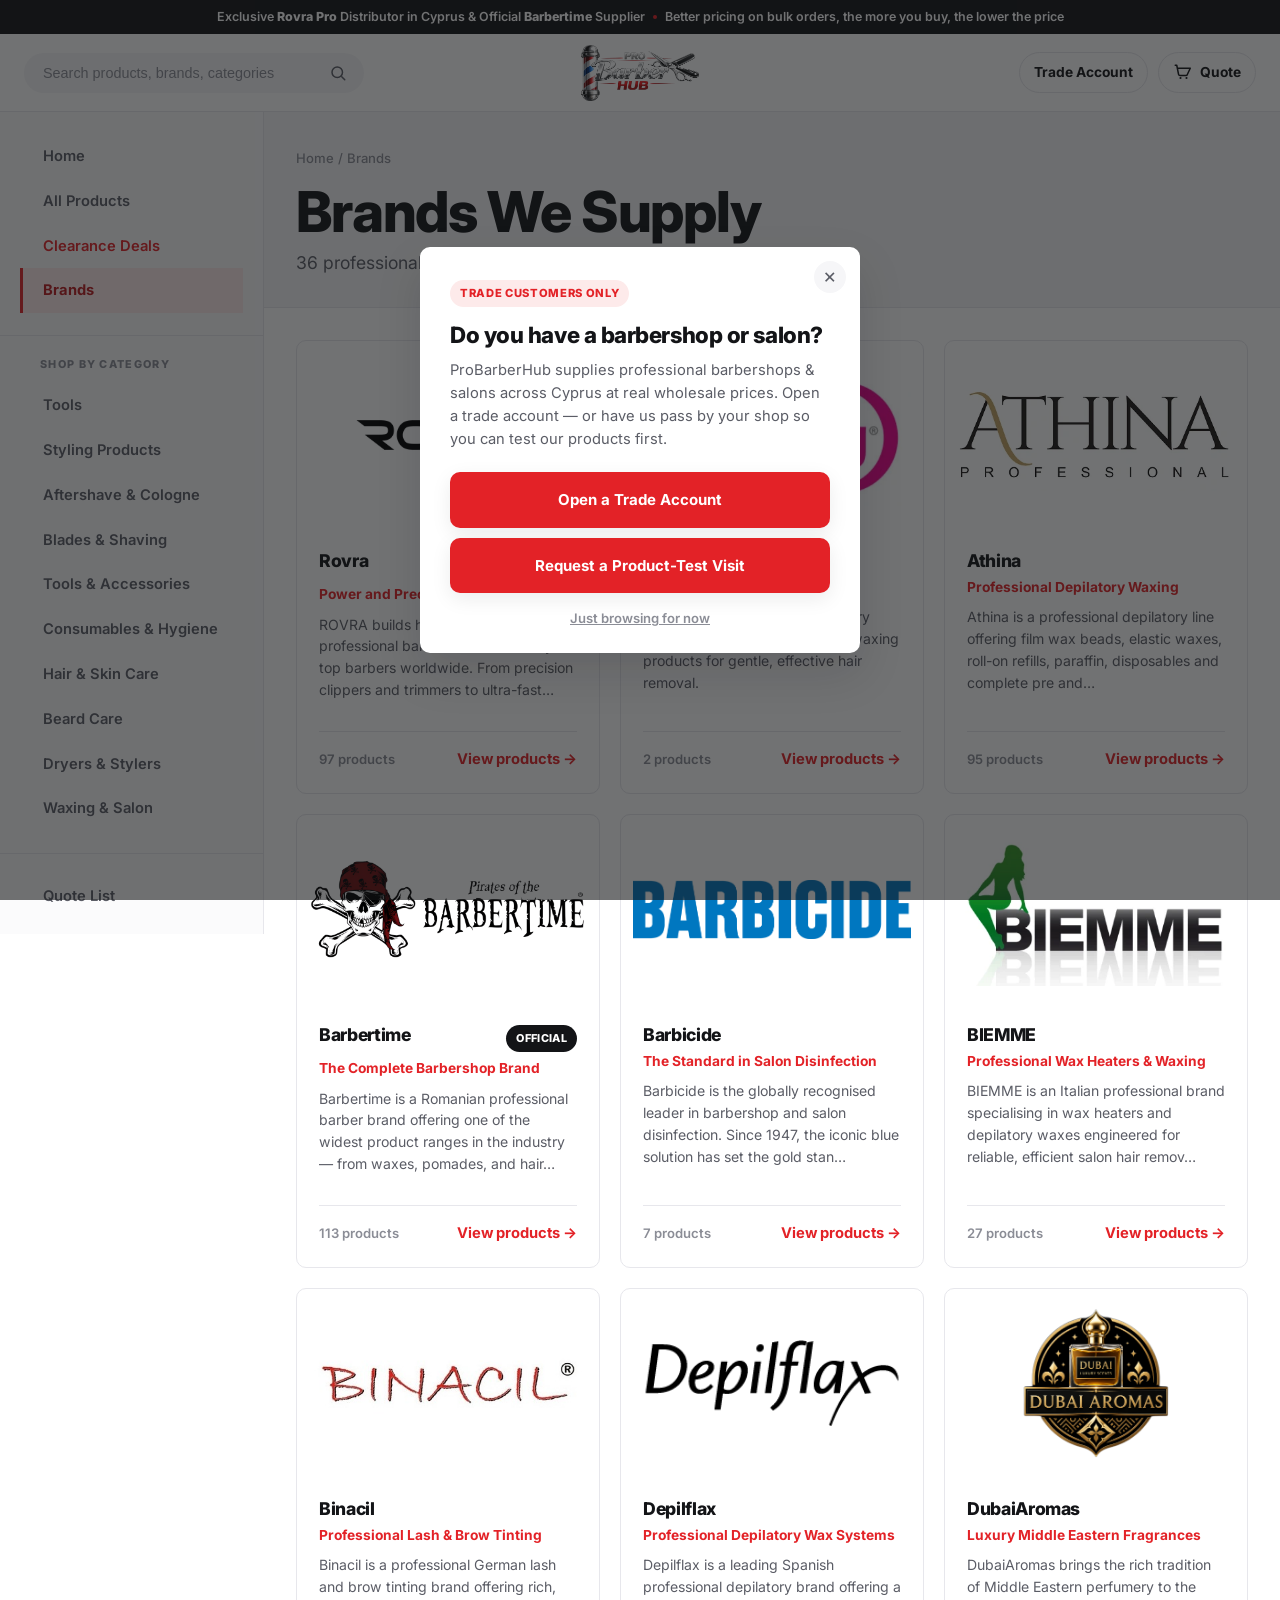
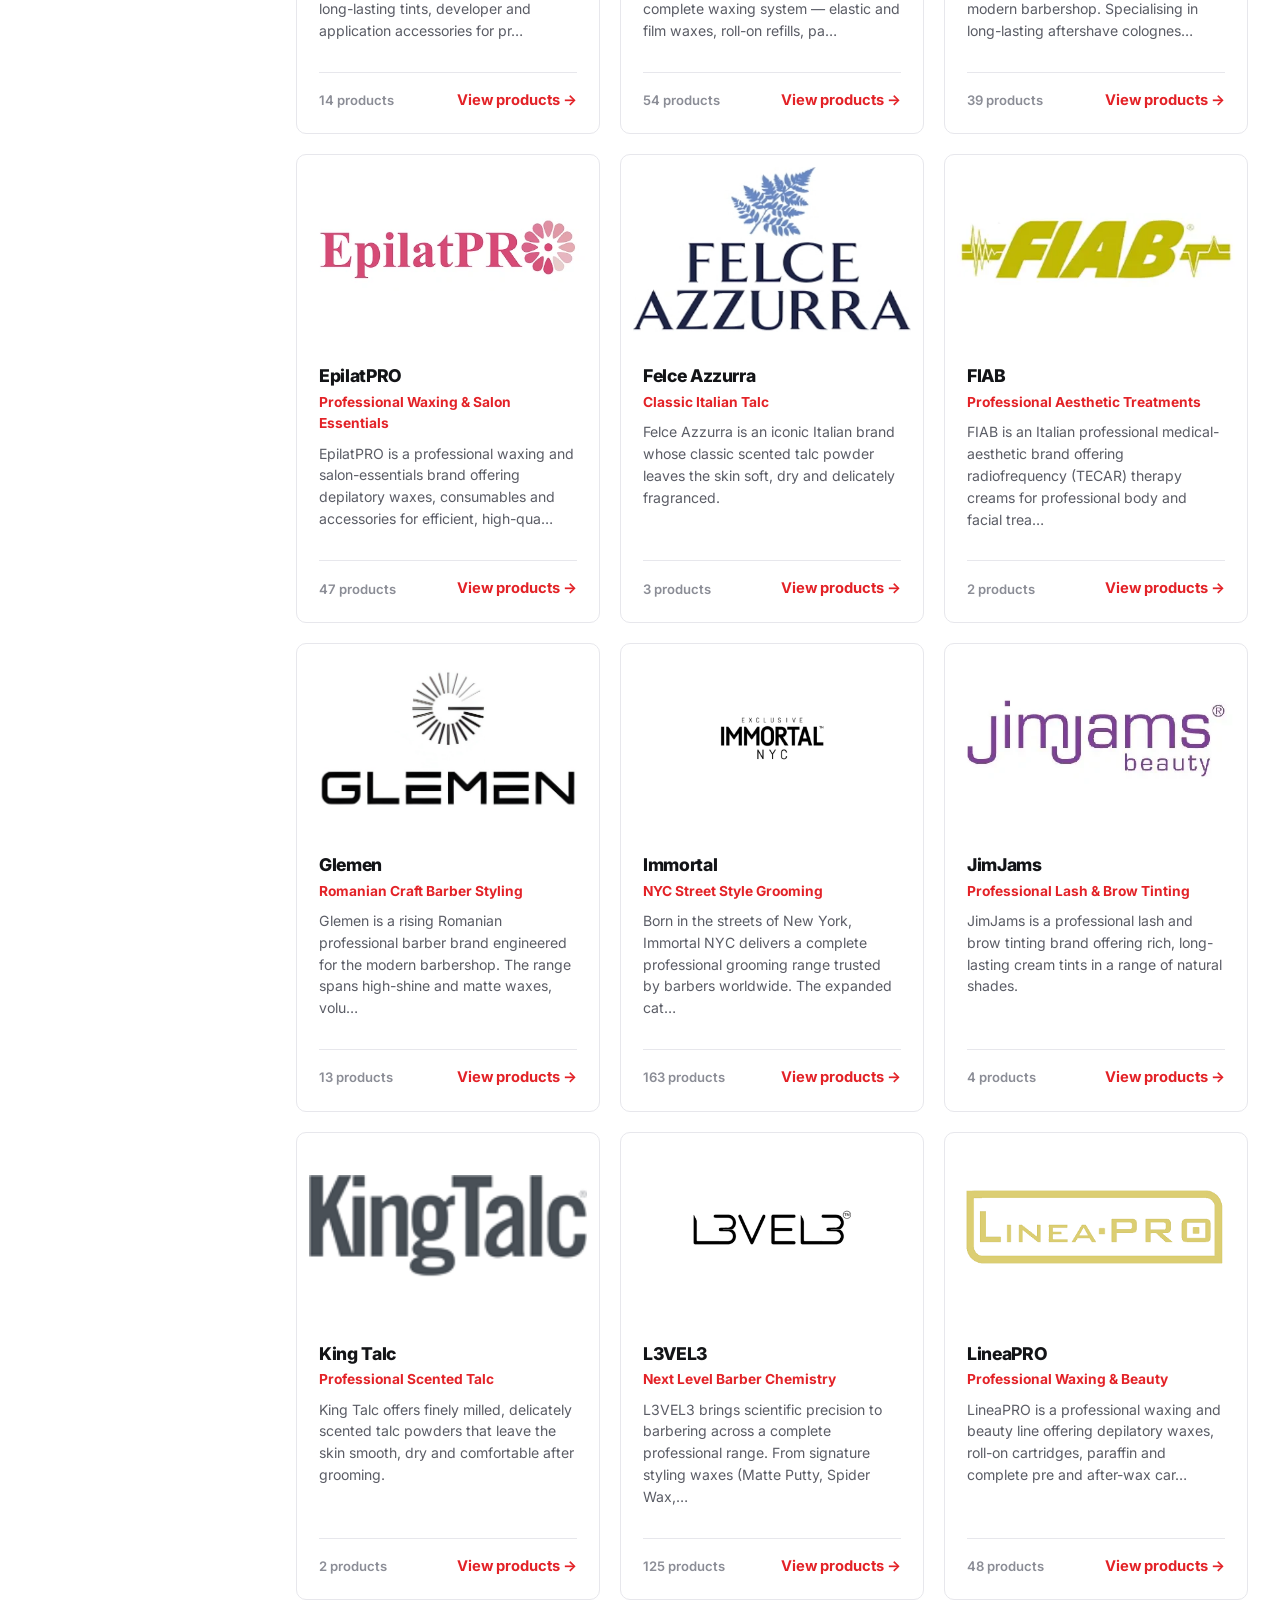
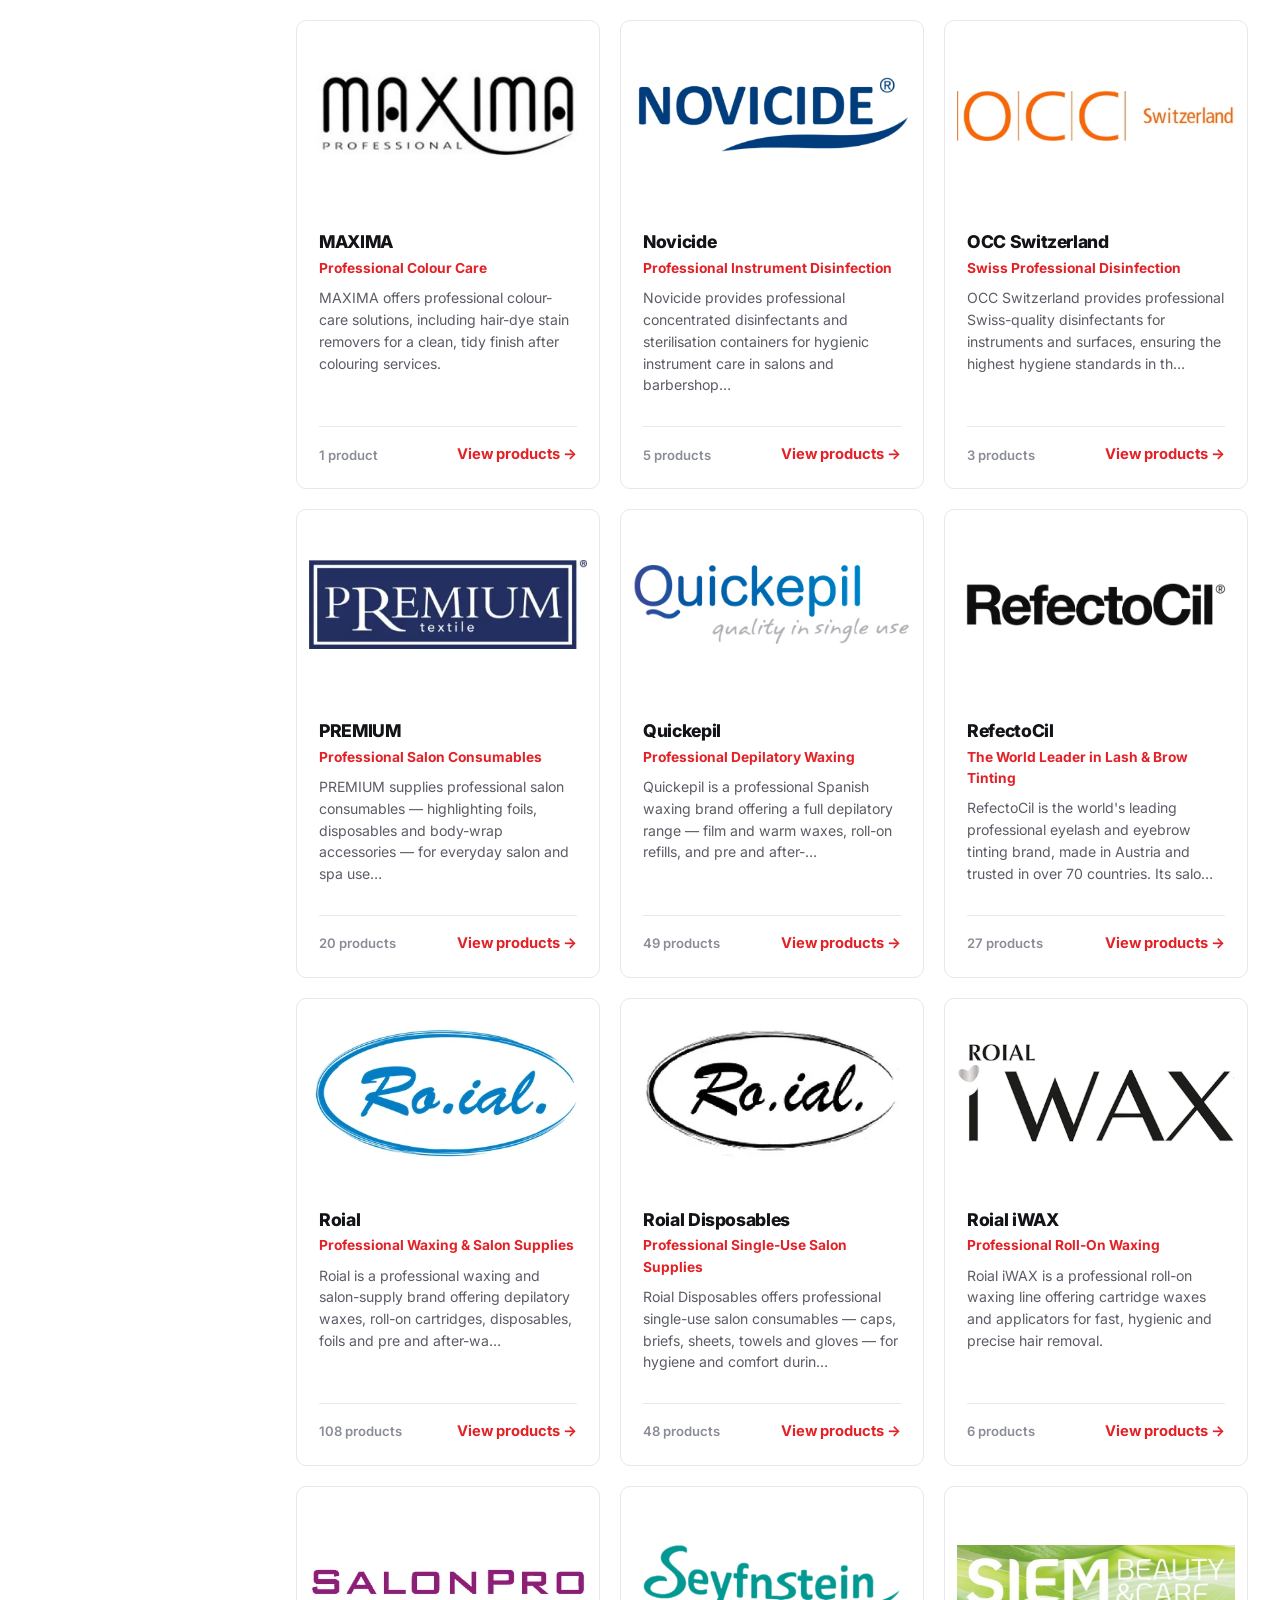
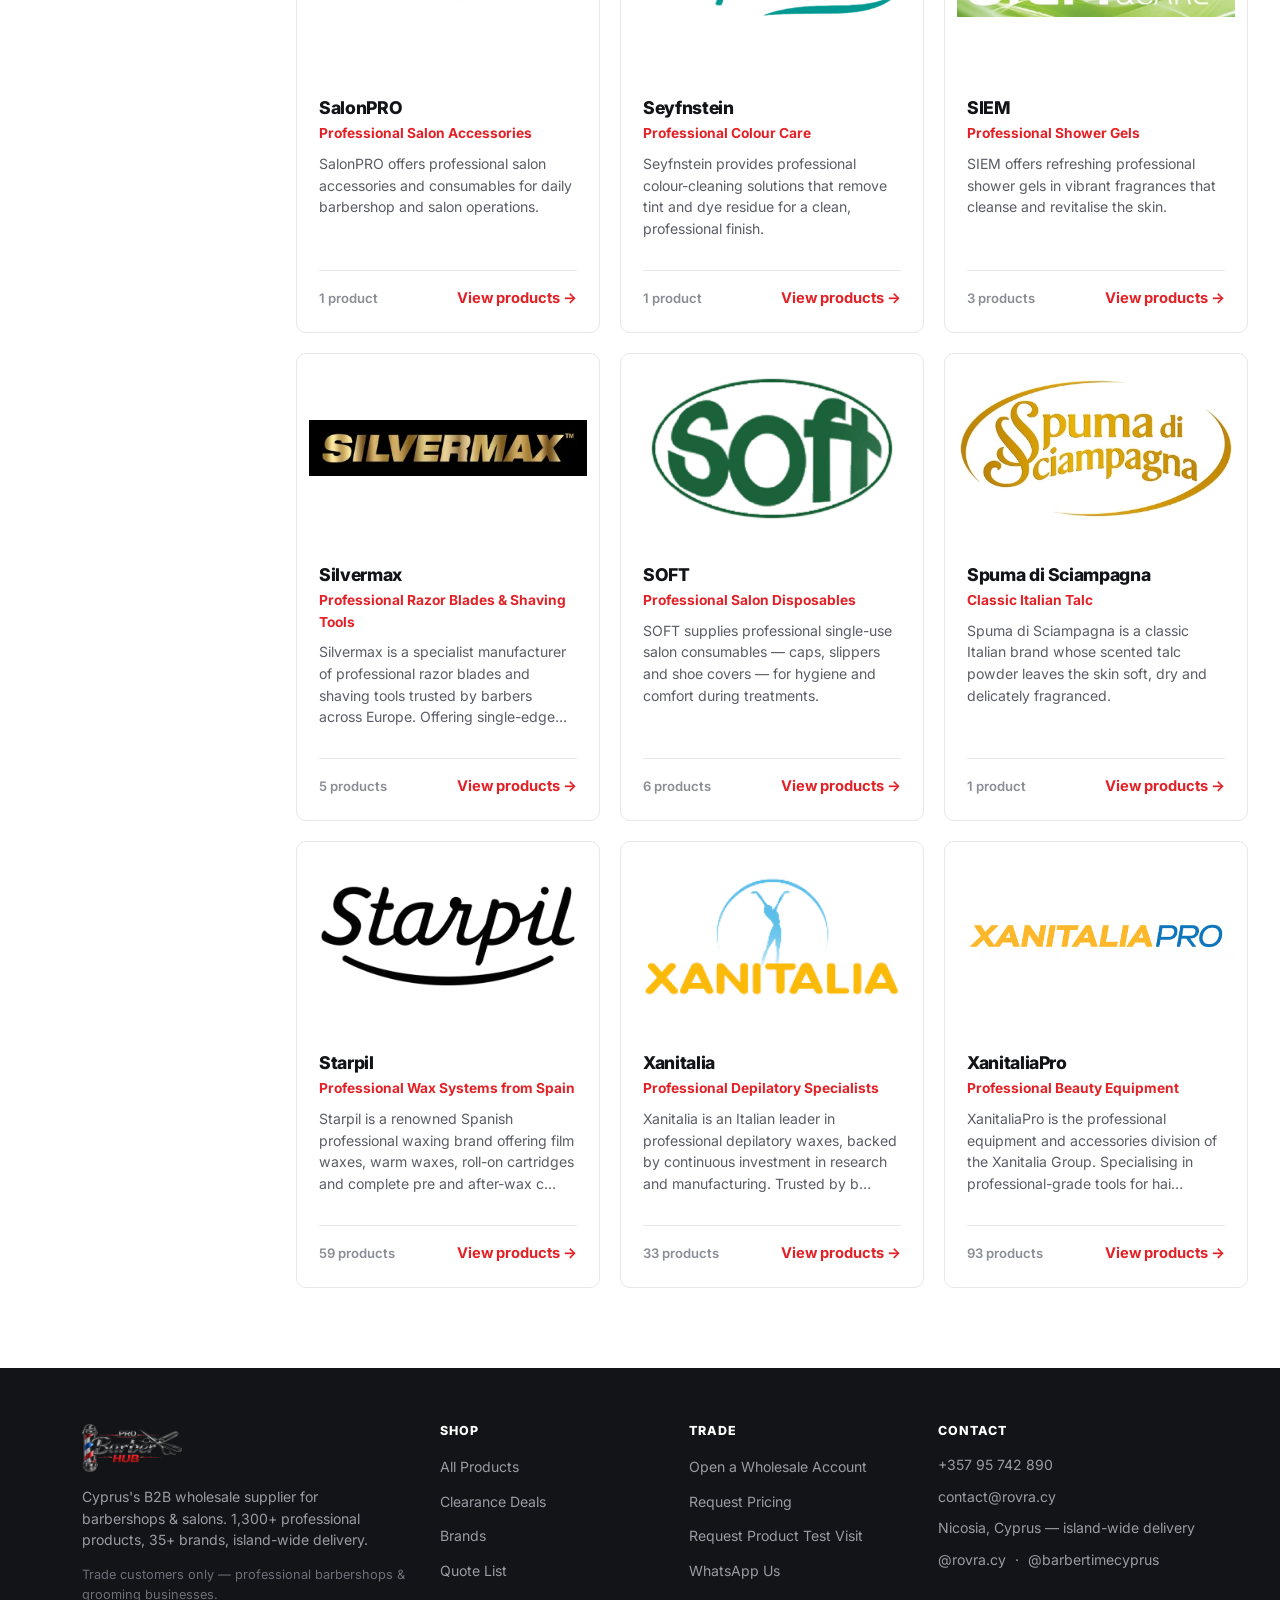
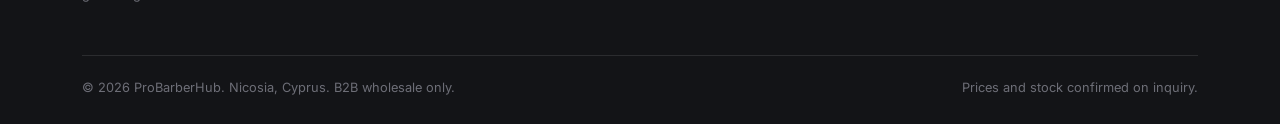
==== brands.html @ fb89a4cf "Initial commit: ProBarberHub wholesale site" ====
<!DOCTYPE html>
<html lang="en">
<head>
<meta charset="UTF-8" />
<meta name="viewport" content="width=device-width, initial-scale=1.0" />
<title>Brands We Supply — ProBarberHub Wholesale</title>
<meta name="description" content="35+ professional barber and salon brands available at wholesale — Rovra, Barbertime, Immortal NYC, L3VEL3, Xanitalia and more. Official distributor lines." />
<link rel="icon" type="image/svg+xml" href="data:image/svg+xml,<svg xmlns=%22http://www.w3.org/2000/svg%22 viewBox=%220 0 100 100%22><rect width=%22100%22 height=%22100%22 rx=%2218%22 fill=%22%23131417%22/><text x=%2250%22 y=%2268%22 font-size=%2258%22 font-family=%22Arial%22 font-weight=%22900%22 fill=%22%23E32227%22 text-anchor=%22middle%22>P</text></svg>" />
<link rel="preconnect" href="https://fonts.googleapis.com">
<link rel="preconnect" href="https://fonts.gstatic.com" crossorigin>
<link href="https://fonts.googleapis.com/css2?family=Inter:wght@400;500;600;700;800;900&display=swap" rel="stylesheet">
<link rel="stylesheet" href="css/style.css?v=38">
</head>
<body data-page="brands">

<div id="site-announce"></div>
<div id="site-topbar"></div>
<div id="sidebar-backdrop"></div>
<div class="shell">
  <aside id="site-sidebar"></aside>
  <div class="main-col">

<div class="page-header">
  <div class="container">
    <div class="breadcrumb"><a href="index.html">Home</a> / Brands</div>
    <h1 style="margin-bottom:6px;">Brands We Supply</h1>
    <p class="lede mb-0" id="page-sub">Loading brands…</p>
  </div>
</div>

<main class="container">
  <div class="brand-grid" id="brand-grid">
    <div class="skeleton-card"></div><div class="skeleton-card"></div><div class="skeleton-card"></div>
  </div>
</main>

  </div>
</div>

<footer class="site-footer" id="site-footer"></footer>

<script src="js/app.js?v=38"></script>
<script src="js/cards.js?v=38"></script>
<script src="js/chrome.js?v=38"></script>
<script>
  fetch('data/brands.json?v=38').then(r => r.json()).then(brands => {
    document.getElementById('page-sub').textContent = `${brands.length} professional brands · ${brands.reduce((s,b)=>s+b.productCount,0).toLocaleString()} products at trade prices.`;
    // fixed order: Rovra (house line) first, then alphabetical — never random
    const ordered = brands.slice().sort((a, b) =>
      (a.id === 'rovra' ? 0 : 1) - (b.id === 'rovra' ? 0 : 1) || a.name.localeCompare(b.name));
    document.getElementById('brand-grid').innerHTML = ordered.map(brandCard).join('');
  }).catch(err => { console.error(err); document.getElementById('page-sub').textContent = 'Could not load brands right now.'; });

  function brandCard(b) {
    return `
      <a class="brand-card" href="catalog.html?brand=${encodeURIComponent(b.id)}">
        <div class="brand-card-image"><img src="${b.image}" alt="${escapeHtml(b.name)}" loading="lazy"></div>
        <div class="brand-card-body">
          <div class="brand-card-top">
            <h3 style="margin:0;">${escapeHtml(b.name)}</h3>
            ${b.isOfficialDistributor ? '<span class="brand-official">Official</span>' : ''}
          </div>
          ${b.tagline ? `<div class="brand-tagline">${escapeHtml(b.tagline)}</div>` : ''}
          <p class="brand-desc">${escapeHtml((b.description || '').slice(0, 140))}${b.description && b.description.length > 140 ? '…' : ''}</p>
          <div class="brand-card-footer">
            <span class="brand-count">${b.productCount} product${b.productCount === 1 ? '' : 's'}</span>
            <span class="link-red">View products →</span>
          </div>
        </div>
      </a>`;
  }
</script>
</body>
</html>
---- css/style.css ----
/* ProBarberHub — B2B barber & salon wholesale
   Bold, brand-forward B2B portal: persistent left sidebar nav, confident red,
   standard rounded buttons, high contrast. */

:root {
  --brand: #E32227;
  --brand-dark: #B91A1F;
  --brand-light: #FDEAEA;
  --ink: #131417;
  --ink-soft: #5B5D66;
  --muted: #8B8D96;
  --bg: #FFFFFF;
  --bg-soft: #F6F6F8;
  --bg-side: #FBFBFC;
  --line: #E7E7EC;
  --line-2: #D6D7DE;
  --green: #1C9A5B;
  --wa: #25D366;

  --font: 'Inter', -apple-system, BlinkMacSystemFont, 'Segoe UI', sans-serif;
  --sidebar-w: 264px;
  --topbar-h: 78px;
  --radius: 10px;
  --radius-sm: 7px;
  --shadow: 0 1px 2px rgba(15,15,20,.05);
  --shadow-md: 0 6px 20px rgba(15,15,20,.08);
  --shadow-lg: 0 20px 45px rgba(15,15,20,.14);
}

* { box-sizing: border-box; }
html { scroll-behavior: smooth; }
body {
  margin: 0;
  font-family: var(--font);
  background: var(--bg);
  color: var(--ink);
  line-height: 1.55;
  -webkit-font-smoothing: antialiased;
}
img { max-width: 100%; display: block; }
a { color: inherit; text-decoration: none; }
button { font-family: var(--font); }
::selection { background: var(--brand); color: #fff; }

.container { max-width: 1180px; margin: 0 auto; padding: 0 32px; }

/* ---------- Typography ---------- */
h1,h2,h3,h4 { margin: 0 0 12px; font-weight: 800; letter-spacing: -0.02em; line-height: 1.12; color: var(--ink); }
h1 { font-size: clamp(2.2rem, 4.4vw, 3.6rem); }
h2 { font-size: clamp(1.5rem, 2.6vw, 2.15rem); }
h3 { font-size: 1.1rem; }
p { margin: 0 0 14px; color: var(--ink-soft); }

.eyebrow { display:inline-flex; align-items:center; gap:8px; font-size:.75rem; font-weight:800; letter-spacing:.08em; text-transform:uppercase; color:var(--brand); margin-bottom:14px; }
.eyebrow::before { content:''; width:8px; height:8px; border-radius:50%; background:var(--brand); }
.lede { font-size: 1.1rem; color: var(--ink-soft); max-width: 600px; }

/* ---------- Buttons ---------- */
.btn {
  display:inline-flex; align-items:center; justify-content:center; gap:9px;
  padding:14px 26px; border-radius:var(--radius); font-size:.94rem; font-weight:700;
  border:2px solid transparent; cursor:pointer; white-space:nowrap;
  transition: background .15s ease, color .15s ease, border-color .15s ease, transform .1s ease, box-shadow .15s ease;
}
.btn:active { transform: translateY(1px); }
.btn-red, .btn-dark { background:var(--brand); color:#fff; box-shadow:var(--shadow-md); }
.btn-red:hover, .btn-dark:hover { background:var(--brand-dark); box-shadow:var(--shadow-lg); }
.btn-outline { background:#fff; border-color:var(--line-2); color:var(--ink); }
.btn-outline:hover { border-color:var(--ink); }
.btn-outline-light { background:transparent; border-color:rgba(255,255,255,.5); color:#fff; }
.btn-outline-light:hover { border-color:#fff; background:rgba(255,255,255,.12); }
.btn-wa { background:var(--wa); color:#fff; }
.btn-wa:hover { background:#1fb959; }
.btn-sm { padding:10px 18px; font-size:.84rem; border-radius:var(--radius-sm); }
.btn-block { width:100%; }

.link-red { display:inline-flex; align-items:center; gap:6px; color:var(--brand); font-weight:700; font-size:.92rem; transition:gap .15s ease; }
.link-red:hover { gap:10px; color:var(--brand-dark); }

/* ============================================================
   SHELL — announcement bar + top bar + persistent left sidebar + main column
   ============================================================ */

.announce-bar { background:var(--ink); color:#fff; }
.announce-bar .container { display:flex; align-items:center; justify-content:center; gap:8px; height:34px; font-size:.78rem; font-weight:600; text-align:center; }
.announce-bar strong { color:#fff; font-weight:800; }
.announce-bar .dot { width:4px; height:4px; border-radius:50%; background:var(--brand); flex-shrink:0; }

/* The wrapper must be the sticky element — a sticky child only sticks within
   its parent's box, so pinning #site-topbar keeps the bar visible the whole scroll. */
#site-topbar { position: sticky; top: 0; z-index: 200; }
.topbar {
  height: var(--topbar-h);
  background: #fff; border-bottom: 1px solid var(--line);
  display:grid; grid-template-columns: 1fr auto 1fr; align-items:center; gap:20px; padding:0 24px;
}
.topbar-nav-group { display:flex; align-items:center; gap:16px; min-width:0; }
.topbar-logo { display:flex; align-items:center; flex-shrink:0; justify-self:center; }
.topbar-logo img { height:56px; width:auto; display:block; }
.sidebar-toggle {
  display:none; background:none; border:1px solid var(--line-2); border-radius:var(--radius-sm);
  width:40px; height:40px; align-items:center; justify-content:center; cursor:pointer; flex-shrink:0;
}
.sidebar-toggle span, .sidebar-toggle span::before, .sidebar-toggle span::after { content:''; display:block; width:18px; height:2px; background:var(--ink); position:relative; border-radius:2px; }
.sidebar-toggle span::before { position:absolute; top:-6px; } .sidebar-toggle span::after { position:absolute; top:6px; }

.search { flex:1; display:flex; max-width:340px; background:var(--bg-soft); border-radius:999px; overflow:hidden; border:1px solid transparent; }
.search:focus-within { border-color:var(--brand); background:#fff; }
.search input { flex:1; border:none; padding:11px 6px 11px 18px; font-size:.9rem; color:var(--ink); outline:none; min-width:0; background:transparent; }
.search input::placeholder { color:var(--muted); }
.search button { border:none; background:transparent; color:var(--ink-soft); padding:0 16px; cursor:pointer; display:flex; align-items:center; }
.search button:hover { color:var(--brand); }

.topbar-actions { display:flex; align-items:center; gap:10px; justify-self:end; flex-shrink:0; }
.tool-btn {
  display:flex; align-items:center; gap:9px; color:var(--ink); padding:9px 14px; border-radius:999px;
  border:1px solid var(--line); background:#fff; cursor:pointer; font-weight:700; font-size:.86rem;
  position:relative; transition:border-color .15s ease, background .15s ease;
}
.tool-btn:hover { border-color:var(--brand); background:var(--brand-light); }
.tool-btn .ico { display:flex; }
.tool-btn .label small { display:none; }
.quote-count {
  min-width:20px; height:20px; padding:0 5px; margin-left:-2px;
  background:var(--brand); color:#fff; border-radius:999px; font-size:.7rem; font-weight:800;
  display:flex; align-items:center; justify-content:center;
}
.quote-count:empty, .quote-count[data-count="0"] { display:none; }

.topbar-mobile-only { display:none; }

/* shell body: sidebar + main column */
.shell { display:flex; align-items:flex-start; }

.sidebar {
  width: var(--sidebar-w); flex-shrink:0; position:sticky; top:var(--topbar-h);
  height: calc(100vh - var(--topbar-h)); overflow-y:auto;
  background:var(--bg-side); border-right:1px solid var(--line);
  padding: 22px 0 40px;
}
.sidebar-section { padding: 0 20px 22px; }
.sidebar-section + .sidebar-section { border-top:1px solid var(--line); padding-top:20px; }
.sidebar-label { font-size:.68rem; font-weight:800; letter-spacing:.12em; text-transform:uppercase; color:var(--muted); margin-bottom:10px; padding:0 20px; }
.sidebar-nav { display:flex; flex-direction:column; }
.sidebar-nav a {
  display:flex; align-items:center; justify-content:space-between; gap:10px;
  padding:11px 20px; font-size:.92rem; font-weight:600; color:var(--ink-soft);
  border-left:3px solid transparent; transition: background .15s ease, color .15s ease, border-color .15s ease;
}
.sidebar-nav a:hover { background:var(--bg-soft); color:var(--ink); }
.sidebar-nav a.active { background:var(--brand-light); color:var(--brand-dark); border-color:var(--brand); font-weight:700; }
.sidebar-nav a.hot { color:var(--brand); }
.sidebar-nav a.hot:hover { color:var(--brand-dark); }
.sidebar-nav a .count { font-size:.74rem; font-weight:600; color:var(--muted); }
.sidebar-nav a.active .count { color:var(--brand); }
.sidebar-cta { margin:18px 20px 0; }

.main-col { flex:1; min-width:0; }

/* mobile sidebar drawer backdrop */
.sidebar-backdrop { display:none; position:fixed; inset:0; background:rgba(15,15,20,.4); z-index:190; }
.sidebar-backdrop.show { display:block; }

/* ---------- Promo carousel ---------- */
.promo-carousel { position:relative; width:100%; aspect-ratio:2.3/1; max-height:440px; min-height:220px; overflow:hidden; background:var(--ink); }
.promo-slide {
  position:absolute; inset:0; opacity:0; visibility:hidden; pointer-events:none;
  transition:opacity .6s ease;
}
.promo-slide.active { opacity:1; visibility:visible; pointer-events:auto; }
.promo-slide-media { position:absolute; inset:0; width:100%; height:100%; object-fit:cover; display:block; }
.promo-slide.slide-brand { background:linear-gradient(120deg, var(--brand-dark) 0%, var(--brand) 55%, #7a1216 100%); }
.promo-slide.slide-pic { background-size:cover; background-position:center right; background-repeat:no-repeat; }
.promo-slide-body {
  position:relative; z-index:2; height:100%; display:flex; flex-direction:column; justify-content:center;
  max-width:560px; padding:0 5vw; color:#fff;
}
.promo-slide-body .eyebrow { color:#fff; opacity:.9; }
.promo-slide-body .eyebrow::before { background:#fff; }
.promo-slide-body h2 { color:#fff; font-size:clamp(1.5rem,3.4vw,2.6rem); margin-bottom:14px; text-shadow:0 2px 18px rgba(0,0,0,.25); }
.promo-slide-body p { color:rgba(255,255,255,.88); max-width:440px; margin-bottom:22px; }
.promo-slide-img { position:absolute; right:0; top:0; height:100%; width:45%; object-fit:contain; display:flex; align-items:center; justify-content:center; overflow:hidden; z-index:3; }
.promo-slide-img img { height:100%; width:100%; object-fit:contain; }
.promo-slide-scrim { position:absolute; inset:0; z-index:1; background:linear-gradient(90deg, rgba(10,10,12,.62) 0%, rgba(10,10,12,.28) 42%, transparent 70%); }

.promo-nav {
  position:absolute; top:50%; transform:translateY(-50%); width:42px; height:42px; border-radius:999px;
  background:rgba(255,255,255,.92); border:none; display:flex; align-items:center; justify-content:center;
  cursor:pointer; z-index:5; color:var(--ink); transition:background .15s ease;
}
.promo-nav:hover { background:#fff; }
.promo-nav.prev { left:18px; } .promo-nav.next { right:18px; }
.promo-dots { position:absolute; bottom:18px; left:50%; transform:translateX(-50%); display:flex; gap:8px; z-index:5; }
.promo-dot { width:8px; height:8px; border-radius:999px; background:rgba(255,255,255,.5); border:none; cursor:pointer; padding:0; transition:width .2s ease, background .2s ease; }
.promo-dot.active { background:#fff; width:22px; }

/* ---------- Hero (kept for other pages/backwards compat) ---------- */
.hero { padding:64px 0 56px; background:var(--bg-soft); border-bottom:1px solid var(--line); }
.hero h1 { max-width:16ch; margin-bottom:20px; }
.hero-lede { font-size:1.12rem; max-width:520px; margin-bottom:32px; }
.hero-actions { display:flex; gap:14px; flex-wrap:wrap; margin-bottom:44px; }
.hero-stats { display:flex; gap:44px; flex-wrap:wrap; }
.hero-stat { display:flex; flex-direction:column; align-items:center; }
.stat-icon { color:var(--brand); margin-bottom:8px; }
.hero-stat .n { font-size:2rem; font-weight:800; color:var(--ink); line-height:1; letter-spacing:-.02em; }
.hero-stat .l { font-size:.8rem; color:var(--ink-soft); margin-top:6px; font-weight:500; }

/* ---------- Compact stats strip (sits right under the promo carousel) ---------- */
.stats-strip { padding:22px 0; background:var(--bg-soft); border-bottom:1px solid var(--line); }
.stats-strip .hero-stats { justify-content:center; gap:56px; }
.stats-strip .hero-stat { text-align:center; }
.stats-strip .hero-stat .n { font-size:1.5rem; }
.stats-strip .hero-stat .l { font-size:.74rem; }

/* ---------- Feature strip (light band, distinct from the dark footer below) ---------- */
.features { background:#fff; }
.features .container { display:grid; grid-template-columns:repeat(4,1fr); gap:0; padding-top:0; padding-bottom:0; }
.feature { display:flex; align-items:center; gap:13px; padding:22px 22px; border-right:1px solid var(--line); }
.feature:last-child { border-right:none; }
.feature .ico { width:36px; height:36px; border-radius:999px; background:rgba(227,34,39,.10); color:var(--brand); display:flex; align-items:center; justify-content:center; flex-shrink:0; }
.feature .txt strong { display:block; font-size:.86rem; font-weight:700; color:var(--ink); }
.feature .txt span { font-size:.76rem; color:var(--muted); }

/* ---------- Sections ---------- */
section { padding:56px 0; }
/* Homepage: a hairline between every stacked band so backgrounds never bleed together */
body[data-page="home"] main > section:not(.promo-carousel),
body[data-page="home"] main > .features { border-top:1px solid var(--line); }
.section-head { display:flex; align-items:flex-end; justify-content:space-between; gap:16px; margin-bottom:26px; flex-wrap:wrap; }
.section-head h2 { margin:0; }
.sec-label { display:block; font-size:.75rem; font-weight:800; letter-spacing:.1em; text-transform:uppercase; color:var(--brand); margin-bottom:10px; }
/* legacy selectors kept for compatibility with older markup fragments */
.section-title-red { display:block; }
.section-title-red::before { display:none; }

/* ---------- Category tiles (clean B2B cards) ---------- */
.cat-tiles { display:grid; grid-template-columns:repeat(5,1fr); gap:14px; }
.cat-tile {
  display:flex; flex-direction:column; overflow:hidden; background:#fff;
  border:1px solid var(--line); border-radius:var(--radius);
  transition:border-color .15s ease, box-shadow .15s ease;
}
.cat-tile:hover { border-color:var(--ink-soft); box-shadow:var(--shadow); }
.cat-tile-img { aspect-ratio:4/3; overflow:hidden; background:#fff; border-bottom:1px solid var(--line); display:flex; align-items:center; justify-content:center; }
.cat-tile-img img { width:100%; height:100%; object-fit:contain; transition:transform .4s ease; }
.cat-tile:hover .cat-tile-img img { transform:scale(1.04); }
.cat-tile-body { padding:13px 15px; display:flex; align-items:center; justify-content:space-between; gap:10px; }
.cat-tile-body .txt strong { display:block; font-size:.9rem; font-weight:700; color:var(--ink); line-height:1.25; }
.cat-tile-body .txt span { font-size:.74rem; color:var(--muted); font-weight:500; }
.cat-tile-body .arr { color:var(--line-2); font-weight:800; font-size:1rem; transition:color .15s ease, transform .15s ease; }
.cat-tile:hover .cat-tile-body .arr { color:var(--brand); transform:translateX(2px); }
.cat-tile.tile-clearance { border-color:var(--brand); }
.cat-tile.tile-clearance .cat-tile-body .txt strong { color:var(--brand); }
.cat-tile-img { position:relative; }
.cat-discount-badge { position:absolute; top:12px; right:12px; background:var(--brand); color:#fff; padding:8px 12px; border-radius:6px; font-size:.75rem; font-weight:700; text-align:center; line-height:1.2; z-index:2; }

/* ---------- Product grid + cards ---------- */
.product-grid { display:grid; grid-template-columns:repeat(4,1fr); gap:18px; }
.product-grid.cols-4 { grid-template-columns:repeat(4,1fr); }

.product-card {
  background:#fff; border:1px solid var(--line); border-radius:var(--radius); overflow:hidden;
  display:flex; flex-direction:column; position:relative; transition:box-shadow .18s ease, transform .18s ease, border-color .18s ease;
}
.product-card:hover { box-shadow:var(--shadow-lg); transform:translateY(-3px); border-color:var(--line-2); }
.product-thumb { aspect-ratio:1/1; background:var(--bg-soft); display:flex; align-items:center; justify-content:center; overflow:hidden; position:relative; }
.product-thumb img { width:100%; height:100%; object-fit:contain; padding:18px; transition:transform .35s ease; }
.product-card:hover .product-thumb img { transform:scale(1.06); }

.badges { position:absolute; top:12px; left:12px; display:flex; flex-direction:column; gap:6px; z-index:2; align-items:flex-start; }
.badge { font-size:.66rem; font-weight:800; letter-spacing:.03em; text-transform:uppercase; padding:5px 10px; border-radius:999px; }
.badge-clearance { background:var(--brand); color:#fff; }
.badge-new { background:var(--ink); color:#fff; }
.badge-pro { background:#fff; color:var(--ink-soft); border:1px solid var(--line-2); }
.badge-hot { background:#F5A200; color:#fff; }
.badge-sub { font-size:.58rem; font-weight:600; letter-spacing:.02em; color:#fff; background:rgba(19,20,23,.7); padding:3px 8px; border-radius:4px; text-transform:capitalize; }
.fav-btn { display:none; }

.product-body { padding:14px 16px 16px; display:flex; flex-direction:column; gap:5px; flex:1; }
.product-brand { font-size:.7rem; font-weight:800; letter-spacing:.06em; text-transform:uppercase; color:var(--brand); }
.product-name { font-size:.94rem; font-weight:700; color:var(--ink); line-height:1.3; flex:1;
  display:-webkit-box; -webkit-line-clamp:2; -webkit-box-orient:vertical; overflow:hidden; }
.product-meta-row { display:flex; align-items:center; justify-content:space-between; gap:8px; margin-top:2px; }
.trade-chip { font-size:.78rem; font-weight:600; color:var(--muted); }
.product-actions { display:flex; gap:8px; margin-top:12px; }
.btn-quote { flex:1; padding:10px 12px; font-size:.82rem; font-weight:700; border-radius:var(--radius-sm); border:2px solid var(--ink); background:var(--ink); color:#fff; cursor:pointer; display:flex; align-items:center; justify-content:center; gap:6px; transition:background .15s ease, border-color .15s ease; }
.btn-quote:hover { background:var(--brand); border-color:var(--brand); }
.btn-quote.added { background:var(--green); border-color:var(--green); }
.btn-view { padding:10px 14px; font-size:.82rem; font-weight:700; border-radius:var(--radius-sm); border:2px solid var(--line-2); background:#fff; color:var(--ink); }
.btn-view:hover { border-color:var(--ink); }

/* clearance band */
.clearance-band { background:var(--brand-light); }
.soft-band { background:var(--bg-soft); }
.clearance-tag { display:inline-flex; align-items:center; gap:8px; background:var(--brand); color:#fff; font-size:.75rem; font-weight:800; letter-spacing:.04em; text-transform:uppercase; padding:7px 14px; border-radius:999px; }

/* promo band */
.promo {
  background:var(--ink); color:#fff; border-radius:16px; padding:52px 56px; display:flex; align-items:center; justify-content:space-between;
  gap:32px; flex-wrap:wrap; position:relative; overflow:hidden;
}
.promo::after { content:''; position:absolute; right:-60px; top:-90px; width:320px; height:320px; border-radius:50%; background:radial-gradient(circle, rgba(227,34,39,.35), transparent 70%); }
.promo h2 { color:#fff; margin-bottom:10px; }
.promo p { color:#c7c7cf; margin:0; max-width:480px; position:relative; z-index:1; }
.promo .eyebrow { color:var(--brand); }
.promo-actions { display:flex; gap:14px; flex-wrap:wrap; position:relative; z-index:1; }

/* brand strip (static fallback, kept for brands.html-style usage) */
.brand-strip { display:flex; flex-wrap:wrap; gap:10px; }
.brand-chip { padding:11px 18px; border:2px solid var(--line); border-radius:999px; font-size:.88rem; font-weight:700; color:var(--ink-soft); background:#fff; display:inline-flex; align-items:center; gap:8px; transition:border-color .15s ease, color .15s ease; flex-shrink:0; }
.brand-chip:hover { border-color:var(--brand); color:var(--ink); }
.brand-chip .off { width:6px; height:6px; border-radius:50%; background:var(--brand); flex-shrink:0; }

/* brand marquee — auto-scrolling, seamless loop, pauses on hover */
.brand-marquee { position:relative; overflow:hidden; }
.brand-marquee::before, .brand-marquee::after {
  content:''; position:absolute; top:0; bottom:0; width:70px; z-index:2; pointer-events:none;
}
.brand-marquee::before { left:0; background:linear-gradient(90deg, var(--bg) 0%, transparent 100%); }
.brand-marquee::after { right:0; background:linear-gradient(270deg, var(--bg) 0%, transparent 100%); }
.brand-marquee-track { display:flex; gap:14px; width:max-content; animation: brand-scroll 70s linear infinite; }
.brand-marquee:hover .brand-marquee-track,
.brand-marquee-track.paused { animation-play-state:paused; }
@keyframes brand-scroll { from { transform:translateX(0); } to { transform:translateX(-50%); } }

/* brand logo tiles — used in the homepage "Brands we supply" logo carousel */
.brand-logo {
  flex-shrink:0; width:160px; height:88px; display:flex; align-items:center; justify-content:center;
  background:#fff; border:1px solid var(--line); border-radius:14px; padding:18px 22px;
  transition:border-color .15s ease, box-shadow .15s ease;
}
.brand-logo:hover { border-color:var(--brand); box-shadow:0 6px 18px rgba(0,0,0,.06); }
.brand-logo img { max-width:100%; max-height:100%; object-fit:contain; }
@media (max-width:640px){ .brand-logo { width:130px; height:74px; padding:14px 16px; } }

/* product carousel (New In / Clearance) — horizontal snap-scroll with arrow controls */
.carousel-wrap { position:relative; padding:0 52px; }
.carousel-track {
  display:flex; gap:18px; overflow-x:auto; scroll-snap-type:x mandatory;
  scrollbar-width:none; -ms-overflow-style:none; scroll-behavior:smooth;
}
.carousel-track::-webkit-scrollbar { display:none; }
.carousel-track > .product-card,
.carousel-track > .skeleton-card { flex:0 0 auto; width:240px; scroll-snap-align:start; }
.carousel-arrow {
  position:absolute; top:50%; transform:translateY(-50%); width:42px; height:42px; border-radius:999px;
  background:#fff; border:1px solid var(--line-2); box-shadow:var(--shadow-md); display:flex; align-items:center; justify-content:center;
  cursor:pointer; z-index:5; color:var(--ink); transition:border-color .15s ease, box-shadow .15s ease, opacity .15s ease;
}
.carousel-arrow:hover { border-color:var(--brand); box-shadow:var(--shadow-lg); }
.carousel-arrow.prev { left:0; }
.carousel-arrow.next { right:0; }
.carousel-arrow:disabled { opacity:.3; cursor:default; pointer-events:none; }

/* steps */
.steps { display:grid; grid-template-columns:repeat(3,1fr); gap:20px; }
.step { background:#fff; border:1px solid var(--line); border-radius:var(--radius); padding:28px; transition:box-shadow .18s ease, transform .18s ease; }
.step:hover { box-shadow:var(--shadow-lg); transform:translateY(-2px); }
.step-num { width:38px; height:38px; border-radius:999px; background:var(--brand); color:#fff; font-weight:800; font-size:1rem; display:flex; align-items:center; justify-content:center; margin-bottom:16px; }
.step h3 { font-weight:800; margin-bottom:8px; }

/* ---------- Footer ---------- */
.site-footer { background:var(--ink); color:#9a9ba3; padding:56px 0 26px; margin-top:0; }
.footer-grid { display:grid; grid-template-columns:1.5fr 1fr 1fr 1.2fr; gap:32px; margin-bottom:36px; }
.site-footer h4 { color:#fff; font-size:.78rem; font-weight:800; text-transform:uppercase; letter-spacing:.08em; margin-bottom:16px; }
.site-footer ul { list-style:none; margin:0; padding:0; display:flex; flex-direction:column; gap:10px; }
.site-footer a { color:#9a9ba3; font-size:.88rem; transition:color .15s ease; } .site-footer a:hover { color:#fff; }
.site-footer .topbar-logo { margin-bottom:14px; }
.site-footer .topbar-logo img { height:48px; }
.footer-contact li { display:flex; gap:9px; font-size:.88rem; color:#9a9ba3; }
.footer-bottom { border-top:1px solid rgba(255,255,255,.1); padding-top:22px; display:flex; justify-content:space-between; gap:12px; flex-wrap:wrap; font-size:.8rem; color:#6d6e77; }

/* ---------- Page header ---------- */
.page-header { background:var(--bg-soft); border-bottom:1px solid var(--line); padding:36px 0 30px; }
.breadcrumb { font-size:.82rem; color:var(--muted); margin-bottom:12px; font-weight:500; }
.breadcrumb a:hover { color:var(--brand); }

/* ---------- Catalog (page-level filters, sidebar handles categories) ---------- */
.catalog-layout { padding:32px 0 80px; }
.results-bar { display:flex; align-items:center; justify-content:space-between; gap:14px; margin-bottom:22px; flex-wrap:wrap; }
.results-count { font-size:.92rem; color:var(--ink-soft); font-weight:600; }
.active-filters { display:flex; gap:8px; flex-wrap:wrap; }
.filter-pill { display:inline-flex; align-items:center; gap:7px; padding:6px 12px; background:#fff; border:1px solid var(--line-2); border-radius:999px; font-size:.8rem; font-weight:600; }
.filter-pill button { border:none; background:none; cursor:pointer; color:var(--muted); font-size:.9rem; line-height:1; padding:0; }
.empty-state { text-align:center; padding:70px 20px; color:var(--ink-soft); }
.load-more-wrap { display:flex; justify-content:center; margin-top:40px; }

/* filter bar (formerly sidebar) now sits inline above the grid on catalog page */
.filters {
  display:flex; align-items:flex-end; gap:18px; flex-wrap:wrap;
  background:var(--bg-soft); border:1px solid var(--line); border-radius:var(--radius); padding:18px 20px; margin-bottom:24px;
}
.filters h3 { display:none; }
.filter-group { margin-bottom:0; min-width:170px; flex:1; }
.filter-group.grow-search { flex:2; min-width:220px; }
.filter-group > label { display:block; font-size:.72rem; font-weight:700; letter-spacing:.04em; text-transform:uppercase; color:var(--muted); margin-bottom:7px; }
.filter-group select, .filter-group input[type=search] { width:100%; padding:10px 12px; border:1px solid var(--line-2); border-radius:var(--radius-sm); font-family:var(--font); font-size:.88rem; background:#fff; color:var(--ink); }
.filter-group select:focus, .filter-group input:focus { outline:2px solid var(--brand); outline-offset:1px; border-color:var(--brand); }
.check-row { display:flex; align-items:center; gap:8px; font-size:.86rem; color:var(--ink); cursor:pointer; white-space:nowrap; }
.check-row input { width:16px; height:16px; accent-color:var(--brand); }
.filter-checks { display:flex; gap:16px; flex-wrap:wrap; }
#f-clear { flex-shrink:0; }

.skeleton-grid { display:grid; grid-template-columns:repeat(4,1fr); gap:18px; }
.skeleton-card { aspect-ratio:3/4; border-radius:var(--radius); background:linear-gradient(100deg,var(--bg-soft) 30%,var(--line) 50%,var(--bg-soft) 70%); background-size:200% 100%; animation:shimmer 1.4s infinite; }
@keyframes shimmer { 0%{background-position:200% 0;} 100%{background-position:-200% 0;} }

/* ---------- Product detail ---------- */
.product-detail { display:grid; grid-template-columns:1fr 1fr; gap:52px; padding:36px 0 64px; }
.gallery-main { aspect-ratio:1/1; background:var(--bg-soft); border:1px solid var(--line); border-radius:var(--radius); display:flex; align-items:center; justify-content:center; overflow:hidden; margin-bottom:14px; }
.gallery-main img { width:100%; height:100%; object-fit:contain; padding:36px; }
.gallery-thumbs { display:flex; gap:10px; flex-wrap:wrap; }
.gallery-thumbs img { width:66px; height:66px; object-fit:contain; padding:8px; background:var(--bg-soft); border:2px solid var(--line); border-radius:var(--radius-sm); cursor:pointer; transition:border-color .15s ease; }
.gallery-thumbs img.active, .gallery-thumbs img:hover { border-color:var(--brand); }
.pd-brand a { font-size:.8rem; font-weight:800; letter-spacing:.04em; text-transform:uppercase; color:var(--brand); }
.pd-title { margin-top:10px; }
.pd-meta { display:flex; gap:8px; align-items:center; margin-bottom:18px; flex-wrap:wrap; }
.pd-tag { font-size:.72rem; font-weight:700; text-transform:uppercase; letter-spacing:.03em; padding:6px 12px; border-radius:999px; background:var(--bg-soft); color:var(--ink-soft); border:1px solid var(--line-2); }
.pd-tag.clr { background:var(--brand); color:#fff; border-color:var(--brand); }
.pd-trade { background:var(--bg-soft); border:1px solid var(--line); border-left:4px solid var(--brand); border-radius:var(--radius-sm); padding:16px 18px; margin:20px 0; font-size:.92rem; }
.pd-trade strong { color:var(--ink); }
.pd-actions { display:flex; gap:12px; margin:20px 0 28px; flex-wrap:wrap; }
.pd-features { list-style:none; padding:0; margin:0; display:flex; flex-direction:column; gap:10px; }
.pd-features li { display:flex; gap:10px; font-size:.92rem; color:var(--ink-soft); }
.pd-features li::before { content:'✓'; color:var(--green); font-weight:800; }

/* ---------- Brands page ---------- */
.brand-grid { display:grid; grid-template-columns:repeat(3,1fr); gap:20px; padding:32px 0 80px; }
.brand-card { border:1px solid var(--line); background:#fff; border-radius:var(--radius); overflow:hidden; display:flex; flex-direction:column; transition:box-shadow .18s ease, transform .18s ease; }
.brand-card:hover { box-shadow:var(--shadow-lg); transform:translateY(-3px); }
.brand-card-image { aspect-ratio:16/10; background:transparent; overflow:hidden; display:flex; align-items:center; justify-content:center; }
.brand-card-image img { width:100%; height:100%; object-fit:contain; padding:12px; }
.brand-card-body { padding:22px; flex:1; display:flex; flex-direction:column; }
.brand-card-top { display:flex; justify-content:space-between; align-items:flex-start; gap:10px; margin-bottom:6px; }
.brand-official { font-size:.68rem; font-weight:800; text-transform:uppercase; letter-spacing:.03em; color:#fff; background:var(--ink); padding:5px 10px; border-radius:999px; white-space:nowrap; }
.brand-tagline { font-size:.86rem; color:var(--brand); font-weight:700; margin-bottom:8px; }
.brand-desc { font-size:.88rem; flex:1; }
.brand-card-footer { display:flex; justify-content:space-between; align-items:center; margin-top:16px; padding-top:16px; border-top:1px solid var(--line); }
.brand-count { font-size:.82rem; color:var(--muted); font-weight:600; }

/* ---------- Contact ---------- */
.contact-layout { display:grid; grid-template-columns:1fr 1.1fr; gap:48px; padding:36px 0 80px; }
.info-card { border:1px solid var(--line); background:#fff; border-radius:var(--radius); padding:26px; margin-bottom:18px; }
.contact-row { display:flex; gap:14px; padding:14px 0; border-bottom:1px solid var(--line); }
.contact-row:last-child { border-bottom:none; }
.contact-row .ico { width:38px; height:38px; border-radius:999px; background:var(--brand-light); display:flex; align-items:center; justify-content:center; flex-shrink:0; color:var(--brand); }
.contact-row .label { font-size:.74rem; text-transform:uppercase; letter-spacing:.04em; color:var(--muted); margin-bottom:2px; font-weight:600; }
.contact-row .value { font-weight:700; color:var(--ink); }
.form-card { border:1px solid var(--line); background:#fff; border-radius:var(--radius); padding:32px; }
.form-row { margin-bottom:18px; }
.form-row label { display:block; font-size:.84rem; font-weight:700; margin-bottom:7px; color:var(--ink); }
.form-row input, .form-row textarea, .form-row select { width:100%; padding:12px 14px; border:1px solid var(--line-2); border-radius:var(--radius-sm); font-family:var(--font); font-size:.92rem; background:#fff; color:var(--ink); }
.form-row input:focus, .form-row textarea:focus, .form-row select:focus { outline:2px solid var(--brand); outline-offset:1px; border-color:var(--brand); }
.form-row textarea { resize:vertical; min-height:110px; }
.form-note { font-size:.82rem; color:var(--muted); margin-top:10px; }
.form-success { display:none; padding:14px 16px; background:#eaf7ef; border:1px solid #bfe3ca; color:var(--green); border-radius:var(--radius-sm); margin-top:16px; font-size:.88rem; font-weight:600; }
.form-success.show { display:block; }

/* ---------- Quote page ---------- */
.quote-layout { padding:32px 0 80px; }
.quote-list { display:flex; flex-direction:column; gap:12px; margin-bottom:26px; }
.quote-item { display:flex; gap:16px; align-items:center; background:#fff; border:1px solid var(--line); border-radius:var(--radius); padding:14px 16px; }
.quote-item img { width:68px; height:68px; object-fit:contain; background:var(--bg-soft); border:1px solid var(--line); border-radius:var(--radius-sm); padding:6px; flex-shrink:0; }
.quote-item-info { flex:1; min-width:0; }
.quote-item-info .b { font-size:.72rem; font-weight:800; text-transform:uppercase; color:var(--brand); letter-spacing:.03em; }
.quote-item-info .n { font-weight:700; font-size:.94rem; color:var(--ink); }
.qty { display:flex; align-items:center; border:1px solid var(--line-2); border-radius:var(--radius-sm); overflow:hidden; }
.qty button { width:34px; height:36px; border:none; background:var(--bg-soft); cursor:pointer; font-size:1rem; color:var(--ink); font-weight:700; }
.qty button:hover { background:var(--line); }
.qty input { width:44px; height:36px; border:none; border-left:1px solid var(--line-2); border-right:1px solid var(--line-2); text-align:center; font-family:var(--font); font-size:.9rem; font-weight:600; }
.quote-remove { border:none; background:none; cursor:pointer; color:var(--muted); font-size:1.3rem; line-height:1; padding:6px; }
.quote-remove:hover { color:var(--brand); }
.quote-summary { border:1px solid var(--line); background:#fff; border-radius:var(--radius); padding:24px; position:sticky; top:calc(var(--topbar-h) + 20px); }

/* ---------- Entry prompt modal (trade/salon ask on first visit) ---------- */
.entry-modal { position:fixed; inset:0; z-index:400; display:none; align-items:center; justify-content:center; padding:20px; }
.entry-modal.open { display:flex; }
.entry-modal-backdrop { position:absolute; inset:0; background:rgba(19,20,23,.6); animation:entry-fade .2s ease; }
.entry-modal-card {
  position:relative; background:#fff; border-radius:var(--radius); max-width:440px; width:100%;
  padding:32px 30px 26px; box-shadow:var(--shadow-lg); text-align:left; animation:entry-pop .22s ease;
}
.entry-modal-tag {
  display:inline-block; font-size:.7rem; font-weight:800; letter-spacing:.06em; text-transform:uppercase;
  color:var(--brand); background:var(--brand-light); padding:5px 10px; border-radius:999px; margin-bottom:14px;
}
.entry-modal-card h2 { font-size:1.4rem; margin:0 0 10px; line-height:1.25; }
.entry-modal-card p { color:var(--ink-soft); font-size:.92rem; margin:0 0 22px; }
.entry-modal-actions { display:flex; flex-direction:column; gap:10px; }
.entry-modal-dismiss {
  display:block; width:100%; text-align:center; background:none; border:none; margin-top:16px;
  color:var(--muted); font-size:.82rem; font-weight:600; cursor:pointer; text-decoration:underline;
}
.entry-modal-x {
  position:absolute; top:14px; right:14px; width:32px; height:32px; border-radius:999px; border:none;
  background:var(--bg-soft); color:var(--ink-soft); font-size:1.3rem; line-height:1; cursor:pointer;
  display:flex; align-items:center; justify-content:center;
}
.entry-modal-x:hover { background:var(--line); color:var(--ink); }
@keyframes entry-fade { from { opacity:0; } to { opacity:1; } }
@keyframes entry-pop { from { opacity:0; transform:translateY(10px) scale(.98); } to { opacity:1; transform:translateY(0) scale(1); } }
@media (max-width:480px) { .entry-modal-card { padding:26px 22px 22px; } }

/* Discount card v2 — split media/body layout */
.discount-card-v2 {
  position:relative; background:#fff; border-radius:18px; max-width:760px; width:100%;
  box-shadow:0 24px 70px rgba(0,0,0,.28); overflow:hidden; animation:entry-pop .25s ease;
  display:grid; grid-template-columns:1fr 1fr;
}
.discount-v2-media { position:relative; background:#0e0f12; display:flex; align-items:center; justify-content:center; min-height:340px; }
.discount-v2-media img { width:100%; height:100%; object-fit:cover; }
.discount-v2-tag {
  position:absolute; top:16px; left:16px; background:var(--brand); color:#fff; padding:6px 14px;
  border-radius:999px; font-size:.72rem; font-weight:800; letter-spacing:.05em; text-transform:uppercase;
}
.discount-v2-body { padding:38px 40px 34px; display:flex; flex-direction:column; justify-content:center; }
.discount-v2-eyebrow {
  color:var(--brand); font-size:.75rem; font-weight:800; letter-spacing:.08em; text-transform:uppercase; margin-bottom:10px;
}
.discount-v2-body h2 { font-size:1.6rem; font-weight:800; line-height:1.2; margin:0 0 12px; color:var(--ink); }
.discount-v2-body p { color:var(--ink-soft); font-size:.94rem; line-height:1.6; margin:0 0 24px; }
.discount-v2-body .btn { font-weight:700; }
.discount-v2-body .entry-modal-dismiss { margin-top:14px; }
@media (max-width:640px) {
  .discount-card-v2 { grid-template-columns:1fr; max-height:90vh; overflow-y:auto; }
  .discount-v2-media { min-height:180px; }
  .discount-v2-body { padding:28px 24px 24px; }
}

/* ---------- Toast ---------- */
.toast { position:fixed; bottom:26px; left:50%; transform:translateX(-50%) translateY(20px); background:var(--ink); color:#fff; padding:14px 22px; border-radius:999px; font-size:.88rem; font-weight:700; box-shadow:var(--shadow-lg); opacity:0; pointer-events:none; transition:opacity .2s, transform .2s; z-index:300; display:flex; align-items:center; gap:10px; }
.toast.show { opacity:1; transform:translateX(-50%) translateY(0); }
.toast .chk { color:#5fdc9a; font-weight:800; }

.mb-0 { margin-bottom:0; } .mt-0 { margin-top:0; }

/* ---------- Responsive ---------- */
@media (max-width:1100px) {
  .product-grid, .skeleton-grid { grid-template-columns:repeat(3,1fr); }
  .cat-tiles { grid-template-columns:repeat(3,1fr); }
}
@media (max-width:980px) {
  :root { --sidebar-w: 240px; }
  .container { padding:0 22px; }
  .steps { grid-template-columns:1fr; }
  .product-detail { grid-template-columns:1fr; gap:32px; }
  .brand-grid { grid-template-columns:repeat(2,1fr); }
  .contact-layout { grid-template-columns:1fr; }
  .footer-grid { grid-template-columns:1fr 1fr; }
  .quote-summary { position:static; }
  .promo { padding:36px; }
}
@media (max-width:800px) {
  .sidebar-toggle { display:flex; }
  .topbar-logo img { height:44px; }
  .topbar { grid-template-columns: auto 1fr auto; padding:0 14px; gap:10px; }
  .topbar-nav-group .search { display:none; }
  .tool-btn-secondary { display:none; }
  .promo-carousel { aspect-ratio:4/5; max-height:520px; }
  .promo-slide-body { max-width:none; padding:0 24px; }
  .promo-slide-body p { max-width:none; }
  .promo-nav { width:36px; height:36px; }
  .promo-nav.prev { left:10px; } .promo-nav.next { right:10px; }
  .sidebar {
    position:fixed; top:0; left:0; bottom:0; height:100vh; z-index:210; width:280px;
    transform:translateX(-100%); transition:transform .25s ease; box-shadow:var(--shadow-lg);
  }
  .sidebar.open { transform:translateX(0); }
  .shell { display:block; }
  .main-col { width:100%; }
  .product-grid, .skeleton-grid { grid-template-columns:repeat(2,1fr); }
  .cat-tiles { grid-template-columns:repeat(2,1fr); }
  .features .container { grid-template-columns:repeat(2,1fr); }
  .feature:nth-child(2) { border-right:none; }
  .feature { border-bottom:1px solid rgba(255,255,255,.08); }
  .filters { flex-direction:column; align-items:stretch; }
  .filter-group { min-width:0; }
  .filter-checks { gap:12px; }
  section { padding:40px 0; }
  .hero { padding:44px 0 40px; }
  .search { max-width:none; }
  .search input::placeholder { font-size:.82rem; }
  .carousel-wrap { padding:0 44px; }
  .carousel-track > .product-card, .carousel-track > .skeleton-card { width:210px; }
  .carousel-arrow { width:36px; height:36px; }
}
@media (max-width:520px) {
  .product-grid, .skeleton-grid, .cat-tiles { grid-template-columns:repeat(2,1fr); gap:12px; }
  .footer-grid { grid-template-columns:1fr 1fr; gap:24px; }
  .promo { flex-direction:column; align-items:flex-start; padding:28px; }
  .hero-stats { gap:28px; }
  .stats-strip .hero-stats { gap:24px; }
  .stats-strip { padding:16px 0; }
  .carousel-wrap { padding:0 8px; }
  .carousel-arrow { display:none; }
  .carousel-track > .product-card, .carousel-track > .skeleton-card { width:72vw; }
  .tool-btn span.label { display:none; }
  .tool-btn { padding:9px 11px; }
  .topbar { padding:0 14px; gap:12px; }
}
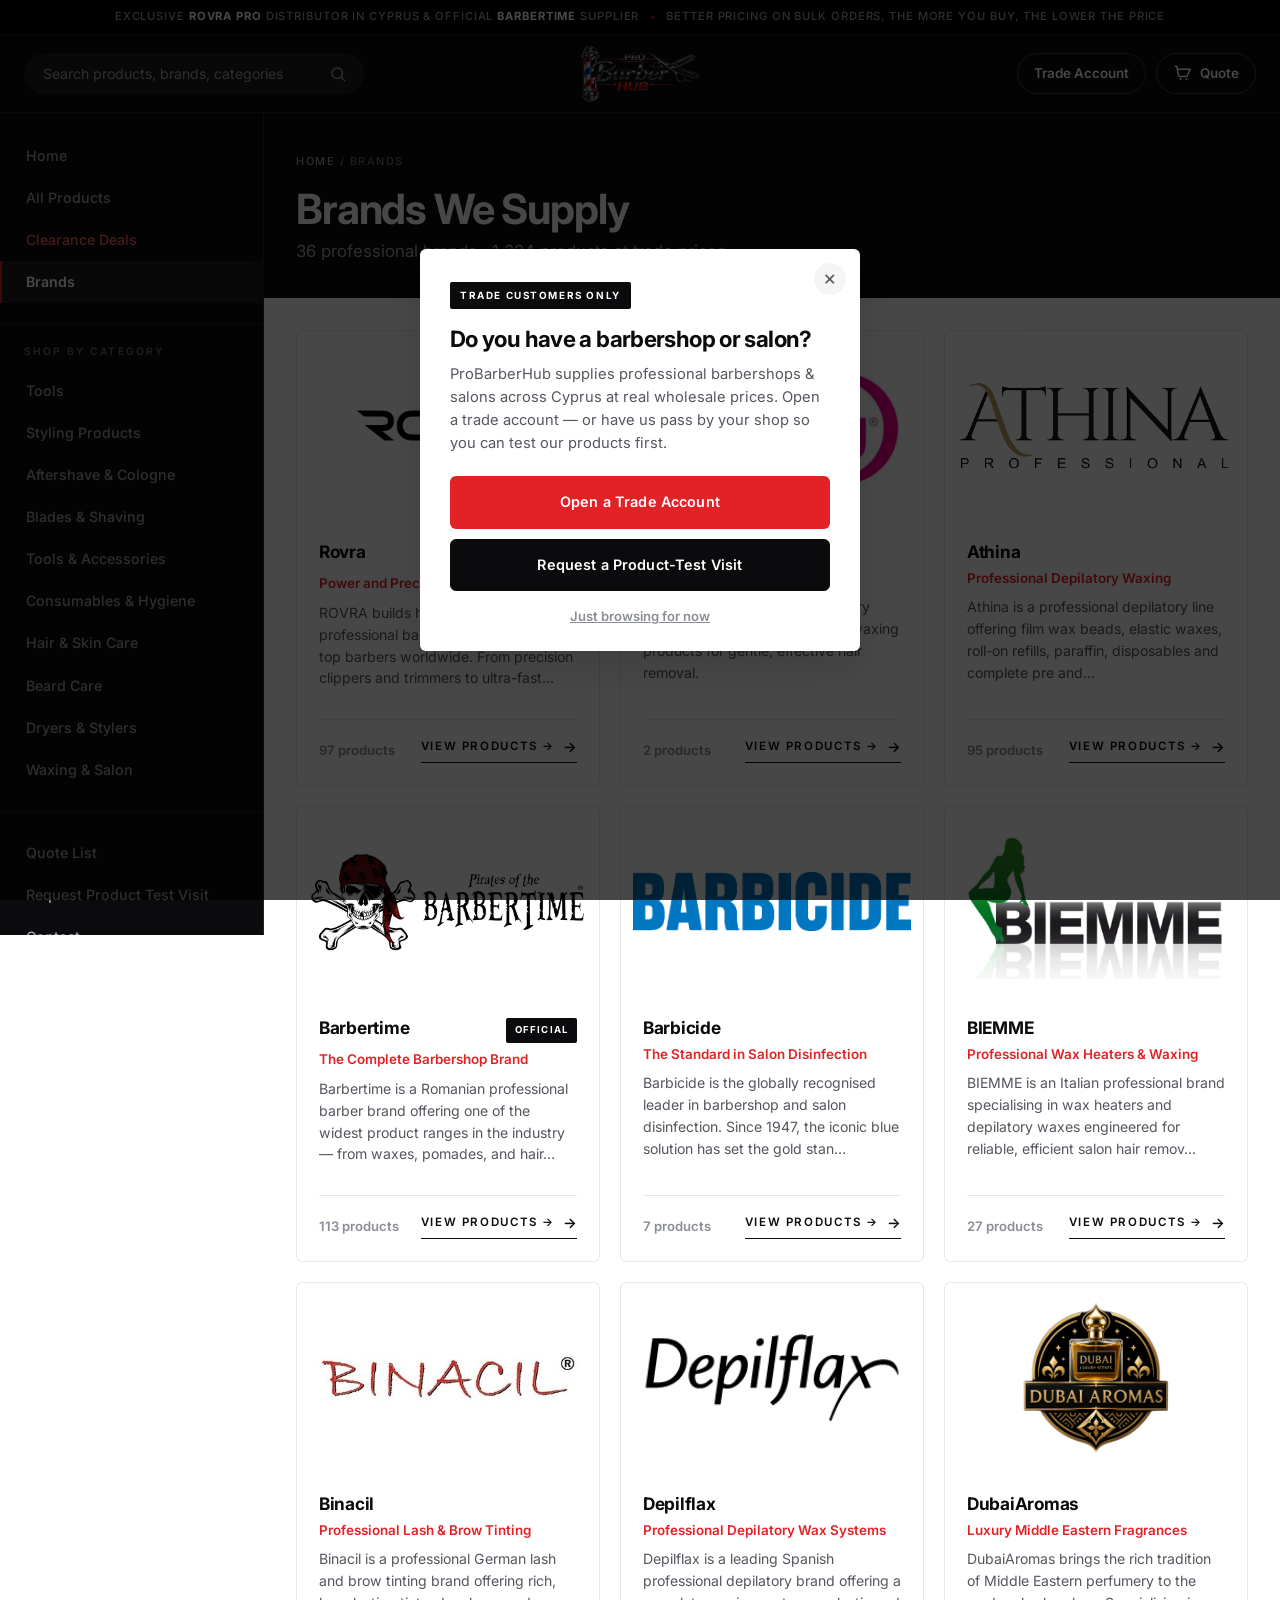
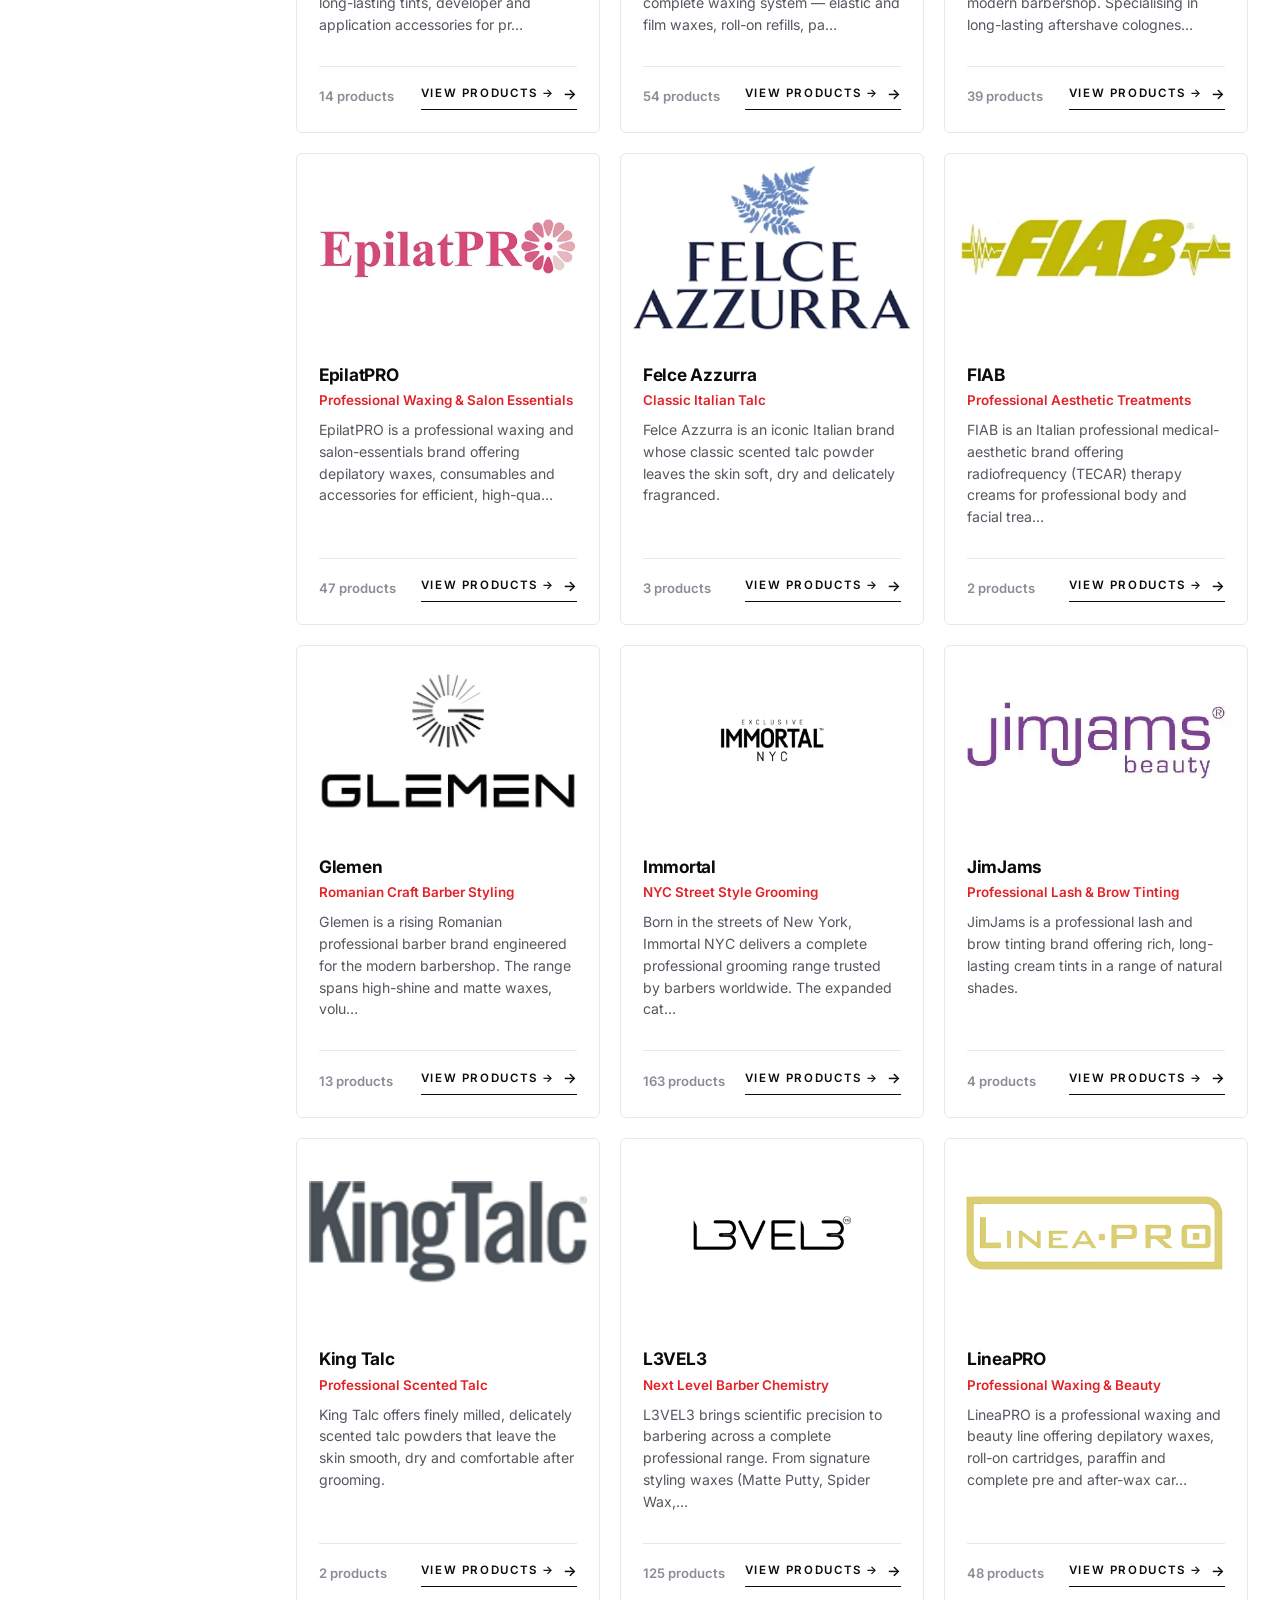
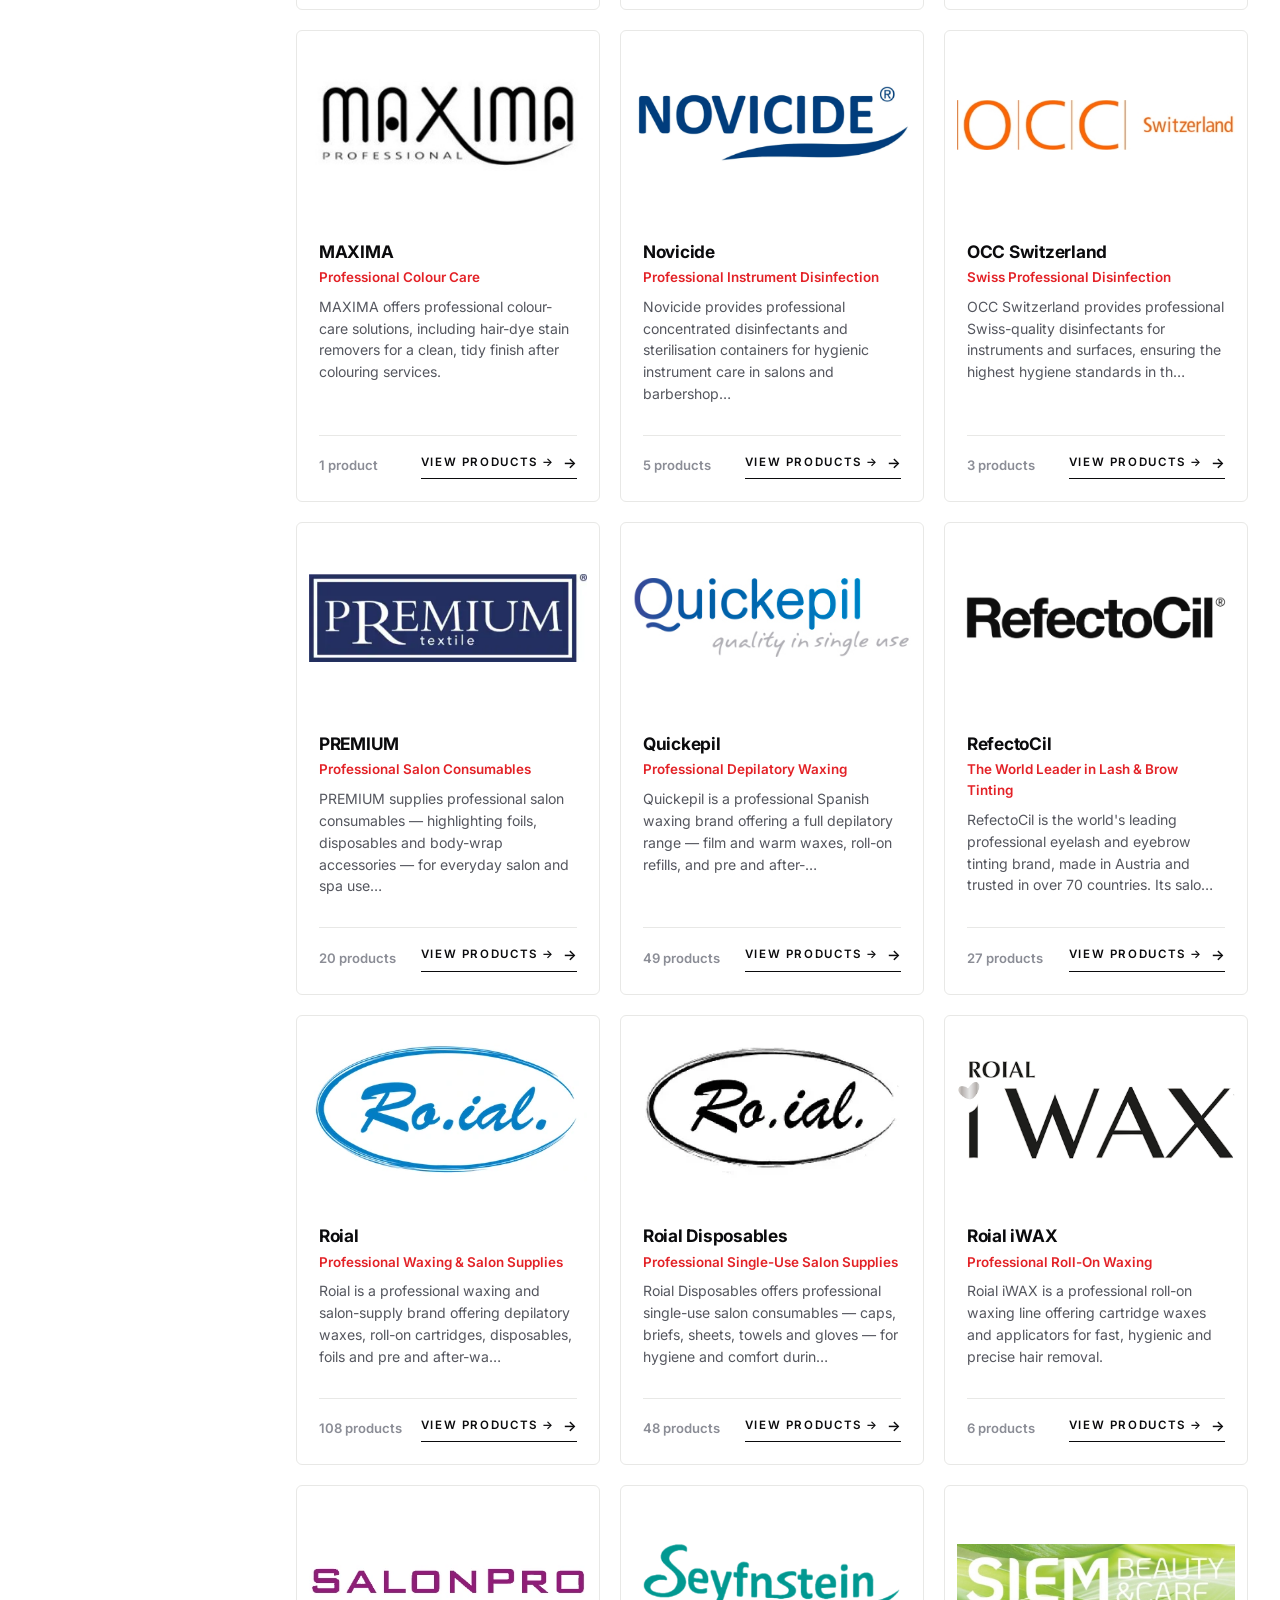
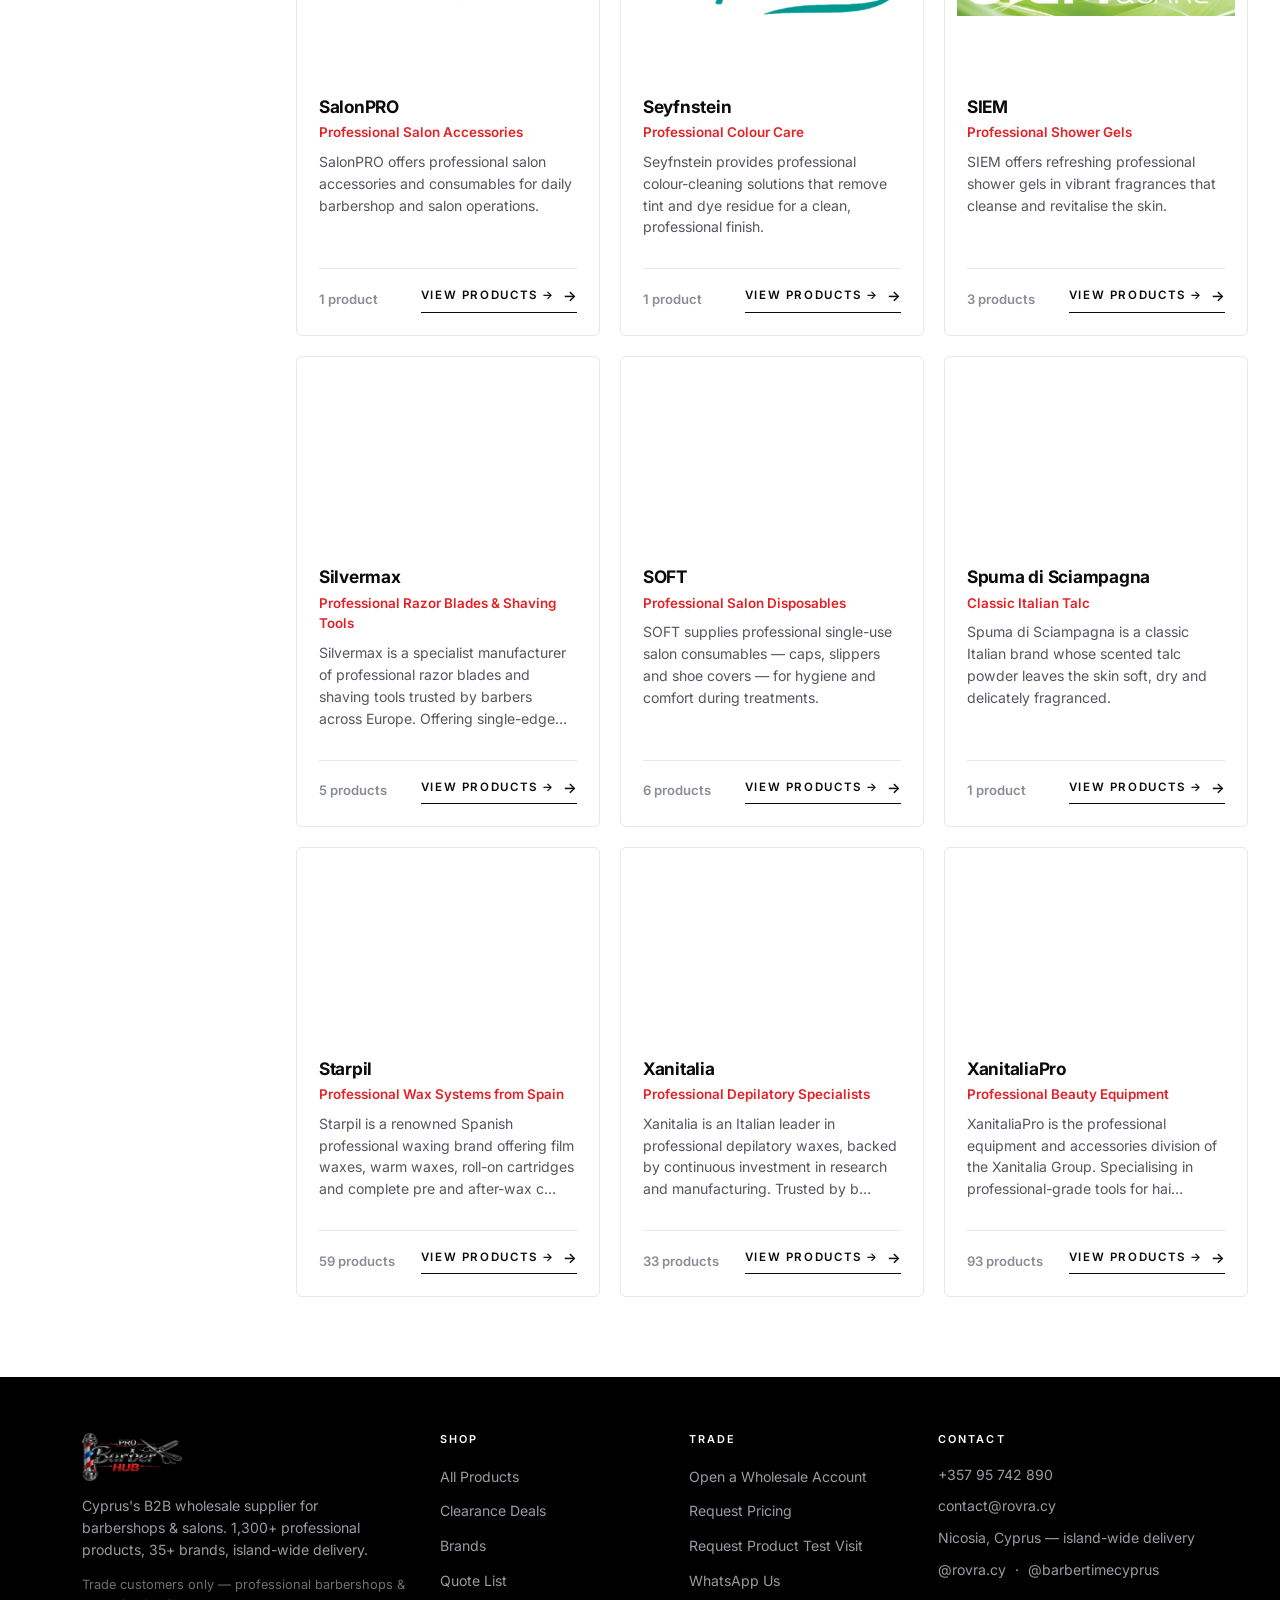
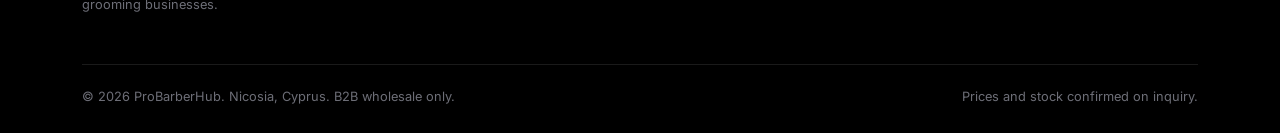
==== commit 16e274f8: "Redesign with black header, sidebar and bands; fix mobile header Black chrome around white content, " ====
--- a/brands.html
+++ b/brands.html
@@ -3,13 +3,14 @@
 <head>
 <meta charset="UTF-8" />
 <meta name="viewport" content="width=device-width, initial-scale=1.0" />
+<meta name="theme-color" content="#0B0B0D" />
 <title>Brands We Supply — ProBarberHub Wholesale</title>
 <meta name="description" content="35+ professional barber and salon brands available at wholesale — Rovra, Barbertime, Immortal NYC, L3VEL3, Xanitalia and more. Official distributor lines." />
 <link rel="icon" type="image/svg+xml" href="data:image/svg+xml,<svg xmlns=%22http://www.w3.org/2000/svg%22 viewBox=%220 0 100 100%22><rect width=%22100%22 height=%22100%22 rx=%2218%22 fill=%22%23131417%22/><text x=%2250%22 y=%2268%22 font-size=%2258%22 font-family=%22Arial%22 font-weight=%22900%22 fill=%22%23E32227%22 text-anchor=%22middle%22>P</text></svg>" />
 <link rel="preconnect" href="https://fonts.googleapis.com">
 <link rel="preconnect" href="https://fonts.gstatic.com" crossorigin>
 <link href="https://fonts.googleapis.com/css2?family=Inter:wght@400;500;600;700;800;900&display=swap" rel="stylesheet">
-<link rel="stylesheet" href="css/style.css?v=38">
+<link rel="stylesheet" href="css/style.css?v=48">
 </head>
 <body data-page="brands">
 
@@ -39,11 +40,11 @@
 
 <footer class="site-footer" id="site-footer"></footer>
 
-<script src="js/app.js?v=38"></script>
-<script src="js/cards.js?v=38"></script>
-<script src="js/chrome.js?v=38"></script>
+<script src="js/app.js?v=48"></script>
+<script src="js/cards.js?v=48"></script>
+<script src="js/chrome.js?v=48"></script>
 <script>
-  fetch('data/brands.json?v=38').then(r => r.json()).then(brands => {
+  fetch('data/brands.json?v=48').then(r => r.json()).then(brands => {
     document.getElementById('page-sub').textContent = `${brands.length} professional brands · ${brands.reduce((s,b)=>s+b.productCount,0).toLocaleString()} products at trade prices.`;
     // fixed order: Rovra (house line) first, then alphabetical — never random
     const ordered = brands.slice().sort((a, b) =>
--- a/css/style.css
+++ b/css/style.css
@@ -1,30 +1,36 @@
 /* ProBarberHub — B2B barber & salon wholesale
-   Bold, brand-forward B2B portal: persistent left sidebar nav, confident red,
-   standard rounded buttons, high contrast. */
+   Black-framed B2B portal: black header, sidebar and bands around white content,
+   red kept as a sparing accent, hairline borders, tight corners. */
 
 :root {
   --brand: #E32227;
   --brand-dark: #B91A1F;
   --brand-light: #FDEAEA;
-  --ink: #131417;
-  --ink-soft: #5B5D66;
+  --ink: #0B0B0D;
+  --ink-soft: #55575F;
   --muted: #8B8D96;
   --bg: #FFFFFF;
-  --bg-soft: #F6F6F8;
-  --bg-side: #FBFBFC;
-  --line: #E7E7EC;
-  --line-2: #D6D7DE;
+  --bg-soft: #F5F5F4;
+  --line: #E8E8E6;
+  --line-2: #D5D5D2;
   --green: #1C9A5B;
   --wa: #25D366;
+
+  /* dark surfaces (header, sidebar, bands, footer) */
+  --black: #0B0B0D;
+  --black-2: #151518;
+  --black-line: rgba(255,255,255,.1);
+  --on-black: #F4F4F5;
+  --on-black-soft: #A4A5AD;
 
   --font: 'Inter', -apple-system, BlinkMacSystemFont, 'Segoe UI', sans-serif;
   --sidebar-w: 264px;
   --topbar-h: 78px;
-  --radius: 10px;
-  --radius-sm: 7px;
-  --shadow: 0 1px 2px rgba(15,15,20,.05);
-  --shadow-md: 0 6px 20px rgba(15,15,20,.08);
-  --shadow-lg: 0 20px 45px rgba(15,15,20,.14);
+  --radius: 6px;
+  --radius-sm: 4px;
+  --shadow: 0 1px 2px rgba(11,11,13,.05);
+  --shadow-md: 0 6px 20px rgba(11,11,13,.08);
+  --shadow-lg: 0 18px 40px rgba(11,11,13,.14);
 }
 
 * { box-sizing: border-box; }
@@ -45,79 +51,84 @@
 .container { max-width: 1180px; margin: 0 auto; padding: 0 32px; }
 
 /* ---------- Typography ---------- */
-h1,h2,h3,h4 { margin: 0 0 12px; font-weight: 800; letter-spacing: -0.02em; line-height: 1.12; color: var(--ink); }
-h1 { font-size: clamp(2.2rem, 4.4vw, 3.6rem); }
-h2 { font-size: clamp(1.5rem, 2.6vw, 2.15rem); }
-h3 { font-size: 1.1rem; }
+h1,h2,h3,h4 { margin: 0 0 12px; font-weight: 700; letter-spacing: -0.028em; line-height: 1.12; color: var(--ink); }
+h1 { font-size: clamp(2.1rem, 4.2vw, 3.4rem); }
+h2 { font-size: clamp(1.45rem, 2.4vw, 2rem); }
+h3 { font-size: 1.08rem; letter-spacing:-0.015em; }
 p { margin: 0 0 14px; color: var(--ink-soft); }
 
-.eyebrow { display:inline-flex; align-items:center; gap:8px; font-size:.75rem; font-weight:800; letter-spacing:.08em; text-transform:uppercase; color:var(--brand); margin-bottom:14px; }
-.eyebrow::before { content:''; width:8px; height:8px; border-radius:50%; background:var(--brand); }
-.lede { font-size: 1.1rem; color: var(--ink-soft); max-width: 600px; }
+.eyebrow { display:inline-flex; align-items:center; gap:12px; font-size:.7rem; font-weight:700; letter-spacing:.2em; text-transform:uppercase; color:var(--brand); margin-bottom:14px; }
+.eyebrow::before { content:''; width:26px; height:1px; background:currentColor; flex-shrink:0; }
+.lede { font-size: 1.05rem; color: var(--ink-soft); max-width: 600px; }
 
 /* ---------- Buttons ---------- */
 .btn {
   display:inline-flex; align-items:center; justify-content:center; gap:9px;
-  padding:14px 26px; border-radius:var(--radius); font-size:.94rem; font-weight:700;
-  border:2px solid transparent; cursor:pointer; white-space:nowrap;
-  transition: background .15s ease, color .15s ease, border-color .15s ease, transform .1s ease, box-shadow .15s ease;
+  padding:14px 26px; border-radius:var(--radius); font-size:.9rem; font-weight:600; letter-spacing:.01em;
+  border:1px solid transparent; cursor:pointer; white-space:nowrap;
+  transition: background .15s ease, color .15s ease, border-color .15s ease, transform .1s ease;
 }
 .btn:active { transform: translateY(1px); }
-.btn-red, .btn-dark { background:var(--brand); color:#fff; box-shadow:var(--shadow-md); }
-.btn-red:hover, .btn-dark:hover { background:var(--brand-dark); box-shadow:var(--shadow-lg); }
+.btn-red { background:var(--brand); color:#fff; }
+.btn-red:hover { background:var(--brand-dark); }
+.btn-dark { background:var(--black); color:#fff; border-color:var(--black); }
+.btn-dark:hover { background:#26262b; border-color:#26262b; }
 .btn-outline { background:#fff; border-color:var(--line-2); color:var(--ink); }
-.btn-outline:hover { border-color:var(--ink); }
-.btn-outline-light { background:transparent; border-color:rgba(255,255,255,.5); color:#fff; }
-.btn-outline-light:hover { border-color:#fff; background:rgba(255,255,255,.12); }
+.btn-outline:hover { border-color:var(--ink); background:var(--ink); color:#fff; }
+.btn-outline-light { background:transparent; border-color:rgba(255,255,255,.45); color:#fff; }
+.btn-outline-light:hover { border-color:#fff; background:#fff; color:var(--black); }
 .btn-wa { background:var(--wa); color:#fff; }
 .btn-wa:hover { background:#1fb959; }
 .btn-sm { padding:10px 18px; font-size:.84rem; border-radius:var(--radius-sm); }
 .btn-block { width:100%; }
 
-.link-red { display:inline-flex; align-items:center; gap:6px; color:var(--brand); font-weight:700; font-size:.92rem; transition:gap .15s ease; }
-.link-red:hover { gap:10px; color:var(--brand-dark); }
+.link-red { display:inline-flex; align-items:center; gap:8px; color:var(--ink); font-weight:600; font-size:.72rem; letter-spacing:.14em; text-transform:uppercase; padding-bottom:4px; border-bottom:1px solid var(--ink); transition:color .15s ease, border-color .15s ease; }
+.link-red::after { content:'\2192'; font-size:.9rem; letter-spacing:0; transition:transform .15s ease; }
+.link-red:hover { color:var(--brand); border-color:var(--brand); }
+.link-red:hover::after { transform:translateX(3px); }
 
 /* ============================================================
    SHELL — announcement bar + top bar + persistent left sidebar + main column
    ============================================================ */
 
-.announce-bar { background:var(--ink); color:#fff; }
-.announce-bar .container { display:flex; align-items:center; justify-content:center; gap:8px; height:34px; font-size:.78rem; font-weight:600; text-align:center; }
-.announce-bar strong { color:#fff; font-weight:800; }
-.announce-bar .dot { width:4px; height:4px; border-radius:50%; background:var(--brand); flex-shrink:0; }
+.announce-bar { background:#000; color:var(--on-black-soft); border-bottom:1px solid var(--black-line); }
+.announce-bar .container { display:flex; align-items:center; justify-content:center; gap:12px; min-height:34px; padding-top:7px; padding-bottom:7px; font-size:.7rem; font-weight:500; letter-spacing:.08em; text-transform:uppercase; text-align:center; }
+.announce-bar strong { color:#fff; font-weight:700; }
+.announce-bar .dot { width:3px; height:3px; border-radius:50%; background:var(--brand); flex-shrink:0; }
 
 /* The wrapper must be the sticky element — a sticky child only sticks within
    its parent's box, so pinning #site-topbar keeps the bar visible the whole scroll. */
 #site-topbar { position: sticky; top: 0; z-index: 200; }
 .topbar {
   height: var(--topbar-h);
-  background: #fff; border-bottom: 1px solid var(--line);
+  background: var(--black); border-bottom: 1px solid var(--black-line);
   display:grid; grid-template-columns: 1fr auto 1fr; align-items:center; gap:20px; padding:0 24px;
 }
 .topbar-nav-group { display:flex; align-items:center; gap:16px; min-width:0; }
 .topbar-logo { display:flex; align-items:center; flex-shrink:0; justify-self:center; }
 .topbar-logo img { height:56px; width:auto; display:block; }
 .sidebar-toggle {
-  display:none; background:none; border:1px solid var(--line-2); border-radius:var(--radius-sm);
-  width:40px; height:40px; align-items:center; justify-content:center; cursor:pointer; flex-shrink:0;
-}
-.sidebar-toggle span, .sidebar-toggle span::before, .sidebar-toggle span::after { content:''; display:block; width:18px; height:2px; background:var(--ink); position:relative; border-radius:2px; }
-.sidebar-toggle span::before { position:absolute; top:-6px; } .sidebar-toggle span::after { position:absolute; top:6px; }
-
-.search { flex:1; display:flex; max-width:340px; background:var(--bg-soft); border-radius:999px; overflow:hidden; border:1px solid transparent; }
-.search:focus-within { border-color:var(--brand); background:#fff; }
-.search input { flex:1; border:none; padding:11px 6px 11px 18px; font-size:.9rem; color:var(--ink); outline:none; min-width:0; background:transparent; }
-.search input::placeholder { color:var(--muted); }
-.search button { border:none; background:transparent; color:var(--ink-soft); padding:0 16px; cursor:pointer; display:flex; align-items:center; }
-.search button:hover { color:var(--brand); }
+  display:none; background:none; border:none; border-radius:var(--radius-sm);
+  width:44px; height:44px; align-items:center; justify-content:center; cursor:pointer; flex-shrink:0;
+}
+.sidebar-toggle span, .sidebar-toggle span::before, .sidebar-toggle span::after { content:''; display:block; width:22px; height:1.5px; background:#fff; position:relative; border-radius:2px; }
+.sidebar-toggle span::before { position:absolute; top:-7px; } .sidebar-toggle span::after { position:absolute; top:7px; }
+
+.search { flex:1; display:flex; max-width:340px; background:rgba(255,255,255,.08); border-radius:999px; overflow:hidden; border:1px solid transparent; transition:border-color .15s ease, background .15s ease; }
+.search:focus-within { border-color:rgba(255,255,255,.45); background:rgba(255,255,255,.12); }
+.search input { flex:1; border:none; padding:11px 6px 11px 18px; font-family:var(--font); font-size:.88rem; color:#fff; outline:none; min-width:0; background:transparent; }
+.search input::placeholder { color:var(--on-black-soft); }
+.search input::-webkit-search-cancel-button { filter:invert(1); }
+.search button { border:none; background:transparent; color:var(--on-black-soft); padding:0 16px; cursor:pointer; display:flex; align-items:center; }
+.search button:hover { color:#fff; }
 
 .topbar-actions { display:flex; align-items:center; gap:10px; justify-self:end; flex-shrink:0; }
 .tool-btn {
-  display:flex; align-items:center; gap:9px; color:var(--ink); padding:9px 14px; border-radius:999px;
-  border:1px solid var(--line); background:#fff; cursor:pointer; font-weight:700; font-size:.86rem;
-  position:relative; transition:border-color .15s ease, background .15s ease;
-}
-.tool-btn:hover { border-color:var(--brand); background:var(--brand-light); }
+  display:flex; align-items:center; gap:9px; color:#fff; padding:9px 16px; border-radius:999px;
+  border:1px solid rgba(255,255,255,.22); background:transparent; cursor:pointer; font-weight:600; font-size:.84rem;
+  position:relative; transition:border-color .15s ease, background .15s ease, color .15s ease;
+}
+.tool-btn:hover { border-color:#fff; background:#fff; color:var(--black); }
 .tool-btn .ico { display:flex; }
 .tool-btn .label small { display:none; }
 .quote-count {
@@ -135,30 +146,30 @@
 .sidebar {
   width: var(--sidebar-w); flex-shrink:0; position:sticky; top:var(--topbar-h);
   height: calc(100vh - var(--topbar-h)); overflow-y:auto;
-  background:var(--bg-side); border-right:1px solid var(--line);
-  padding: 22px 0 40px;
-}
-.sidebar-section { padding: 0 20px 22px; }
-.sidebar-section + .sidebar-section { border-top:1px solid var(--line); padding-top:20px; }
-.sidebar-label { font-size:.68rem; font-weight:800; letter-spacing:.12em; text-transform:uppercase; color:var(--muted); margin-bottom:10px; padding:0 20px; }
+  background:var(--black); border-right:1px solid var(--black-line);
+  padding: 22px 0 40px; scrollbar-width:thin; scrollbar-color:#2a2a2f transparent;
+}
+.sidebar-section { padding: 0 0 20px; }
+.sidebar-section + .sidebar-section { border-top:1px solid var(--black-line); padding-top:20px; }
+.sidebar-label { font-size:.64rem; font-weight:600; letter-spacing:.2em; text-transform:uppercase; color:#6f7078; margin-bottom:10px; padding:0 24px; }
 .sidebar-nav { display:flex; flex-direction:column; }
 .sidebar-nav a {
   display:flex; align-items:center; justify-content:space-between; gap:10px;
-  padding:11px 20px; font-size:.92rem; font-weight:600; color:var(--ink-soft);
-  border-left:3px solid transparent; transition: background .15s ease, color .15s ease, border-color .15s ease;
-}
-.sidebar-nav a:hover { background:var(--bg-soft); color:var(--ink); }
-.sidebar-nav a.active { background:var(--brand-light); color:var(--brand-dark); border-color:var(--brand); font-weight:700; }
-.sidebar-nav a.hot { color:var(--brand); }
-.sidebar-nav a.hot:hover { color:var(--brand-dark); }
-.sidebar-nav a .count { font-size:.74rem; font-weight:600; color:var(--muted); }
-.sidebar-nav a.active .count { color:var(--brand); }
-.sidebar-cta { margin:18px 20px 0; }
+  padding:10px 24px; font-size:.89rem; font-weight:500; color:var(--on-black-soft);
+  border-left:2px solid transparent; transition: background .15s ease, color .15s ease, border-color .15s ease;
+}
+.sidebar-nav a:hover { background:rgba(255,255,255,.05); color:#fff; }
+.sidebar-nav a.active { background:rgba(255,255,255,.07); color:#fff; border-color:var(--brand); font-weight:600; }
+.sidebar-nav a.hot { color:#ff5a5f; }
+.sidebar-nav a.hot:hover { color:#ff8084; }
+.sidebar-nav a .count { font-size:.74rem; font-weight:600; color:#6f7078; }
+.sidebar-nav a.active .count { color:#fff; }
+.sidebar-cta { margin:18px 24px 0; }
 
 .main-col { flex:1; min-width:0; }
 
 /* mobile sidebar drawer backdrop */
-.sidebar-backdrop { display:none; position:fixed; inset:0; background:rgba(15,15,20,.4); z-index:190; }
+.sidebar-backdrop { display:none; position:fixed; inset:0; background:rgba(0,0,0,.6); z-index:205; }
 .sidebar-backdrop.show { display:block; }
 
 /* ---------- Promo carousel ---------- */
@@ -175,24 +186,24 @@
   position:relative; z-index:2; height:100%; display:flex; flex-direction:column; justify-content:center;
   max-width:560px; padding:0 5vw; color:#fff;
 }
-.promo-slide-body .eyebrow { color:#fff; opacity:.9; }
-.promo-slide-body .eyebrow::before { background:#fff; }
-.promo-slide-body h2 { color:#fff; font-size:clamp(1.5rem,3.4vw,2.6rem); margin-bottom:14px; text-shadow:0 2px 18px rgba(0,0,0,.25); }
-.promo-slide-body p { color:rgba(255,255,255,.88); max-width:440px; margin-bottom:22px; }
+.promo-slide-body .eyebrow { color:#fff; opacity:.85; }
+.promo-slide-body h2 { color:#fff; font-size:clamp(1.6rem,3.4vw,2.7rem); margin-bottom:14px; text-shadow:0 2px 18px rgba(0,0,0,.3); }
+.promo-slide-body p { color:rgba(255,255,255,.82); max-width:440px; margin-bottom:24px; }
 .promo-slide-img { position:absolute; right:0; top:0; height:100%; width:45%; object-fit:contain; display:flex; align-items:center; justify-content:center; overflow:hidden; z-index:3; }
 .promo-slide-img img { height:100%; width:100%; object-fit:contain; }
-.promo-slide-scrim { position:absolute; inset:0; z-index:1; background:linear-gradient(90deg, rgba(10,10,12,.62) 0%, rgba(10,10,12,.28) 42%, transparent 70%); }
+.promo-slide-scrim { position:absolute; inset:0; z-index:1; background:linear-gradient(90deg, rgba(0,0,0,.78) 0%, rgba(0,0,0,.4) 42%, transparent 72%); }
 
 .promo-nav {
   position:absolute; top:50%; transform:translateY(-50%); width:42px; height:42px; border-radius:999px;
-  background:rgba(255,255,255,.92); border:none; display:flex; align-items:center; justify-content:center;
-  cursor:pointer; z-index:5; color:var(--ink); transition:background .15s ease;
-}
-.promo-nav:hover { background:#fff; }
+  background:rgba(0,0,0,.35); border:1px solid rgba(255,255,255,.35); display:flex; align-items:center; justify-content:center;
+  cursor:pointer; z-index:5; color:#fff; transition:background .15s ease, color .15s ease, border-color .15s ease;
+  -webkit-backdrop-filter:blur(6px); backdrop-filter:blur(6px);
+}
+.promo-nav:hover { background:#fff; border-color:#fff; color:var(--black); }
 .promo-nav.prev { left:18px; } .promo-nav.next { right:18px; }
 .promo-dots { position:absolute; bottom:18px; left:50%; transform:translateX(-50%); display:flex; gap:8px; z-index:5; }
-.promo-dot { width:8px; height:8px; border-radius:999px; background:rgba(255,255,255,.5); border:none; cursor:pointer; padding:0; transition:width .2s ease, background .2s ease; }
-.promo-dot.active { background:#fff; width:22px; }
+.promo-dot { width:18px; height:2px; border-radius:2px; background:rgba(255,255,255,.35); border:none; cursor:pointer; padding:0; transition:width .2s ease, background .2s ease; }
+.promo-dot.active { background:#fff; width:34px; }
 
 /* ---------- Hero (kept for other pages/backwards compat) ---------- */
 .hero { padding:64px 0 56px; background:var(--bg-soft); border-bottom:1px solid var(--line); }
@@ -202,32 +213,36 @@
 .hero-stats { display:flex; gap:44px; flex-wrap:wrap; }
 .hero-stat { display:flex; flex-direction:column; align-items:center; }
 .stat-icon { color:var(--brand); margin-bottom:8px; }
-.hero-stat .n { font-size:2rem; font-weight:800; color:var(--ink); line-height:1; letter-spacing:-.02em; }
+.hero-stat .n { font-size:2rem; font-weight:700; color:var(--ink); line-height:1; letter-spacing:-.03em; }
 .hero-stat .l { font-size:.8rem; color:var(--ink-soft); margin-top:6px; font-weight:500; }
 
 /* ---------- Compact stats strip (sits right under the promo carousel) ---------- */
-.stats-strip { padding:22px 0; background:var(--bg-soft); border-bottom:1px solid var(--line); }
-.stats-strip .hero-stats { justify-content:center; gap:56px; }
-.stats-strip .hero-stat { text-align:center; }
-.stats-strip .hero-stat .n { font-size:1.5rem; }
-.stats-strip .hero-stat .l { font-size:.74rem; }
+.stats-strip { padding:26px 0; background:var(--black); border-top:1px solid var(--black-line); }
+.stats-strip .hero-stats { display:grid; grid-template-columns:repeat(4,1fr); gap:0; }
+.stats-strip .hero-stat { text-align:center; padding:2px 16px; border-left:1px solid var(--black-line); }
+.stats-strip .hero-stat:first-child { border-left:none; }
+.stats-strip .hero-stat .n { font-size:1.55rem; color:#fff; }
+.stats-strip .hero-stat .l { font-size:.66rem; color:var(--on-black-soft); letter-spacing:.14em; text-transform:uppercase; margin-top:9px; }
 
 /* ---------- Feature strip (light band, distinct from the dark footer below) ---------- */
 .features { background:#fff; }
 .features .container { display:grid; grid-template-columns:repeat(4,1fr); gap:0; padding-top:0; padding-bottom:0; }
 .feature { display:flex; align-items:center; gap:13px; padding:22px 22px; border-right:1px solid var(--line); }
 .feature:last-child { border-right:none; }
-.feature .ico { width:36px; height:36px; border-radius:999px; background:rgba(227,34,39,.10); color:var(--brand); display:flex; align-items:center; justify-content:center; flex-shrink:0; }
-.feature .txt strong { display:block; font-size:.86rem; font-weight:700; color:var(--ink); }
+.feature .ico { width:38px; height:38px; border-radius:999px; background:var(--black); color:#fff; display:flex; align-items:center; justify-content:center; flex-shrink:0; }
+.feature .txt strong { display:block; font-size:.86rem; font-weight:600; color:var(--ink); }
 .feature .txt span { font-size:.76rem; color:var(--muted); }
 
 /* ---------- Sections ---------- */
-section { padding:56px 0; }
+section { padding:64px 0; }
 /* Homepage: a hairline between every stacked band so backgrounds never bleed together */
 body[data-page="home"] main > section:not(.promo-carousel),
 body[data-page="home"] main > .features { border-top:1px solid var(--line); }
-.section-head { display:flex; align-items:flex-end; justify-content:space-between; gap:16px; margin-bottom:26px; flex-wrap:wrap; }
+.section-head { display:flex; align-items:flex-end; justify-content:space-between; gap:16px; margin-bottom:30px; flex-wrap:wrap; }
 .section-head h2 { margin:0; }
+.section-head h2 + p { margin-top:12px; }
+/* short red rule above each section title */
+.section-head h2::before { content:''; display:block; width:28px; height:2px; background:var(--brand); margin-bottom:16px; }
 .sec-label { display:block; font-size:.75rem; font-weight:800; letter-spacing:.1em; text-transform:uppercase; color:var(--brand); margin-bottom:10px; }
 /* legacy selectors kept for compatibility with older markup fragments */
 .section-title-red { display:block; }
@@ -240,19 +255,19 @@
   border:1px solid var(--line); border-radius:var(--radius);
   transition:border-color .15s ease, box-shadow .15s ease;
 }
-.cat-tile:hover { border-color:var(--ink-soft); box-shadow:var(--shadow); }
+.cat-tile:hover { border-color:var(--ink); }
 .cat-tile-img { aspect-ratio:4/3; overflow:hidden; background:#fff; border-bottom:1px solid var(--line); display:flex; align-items:center; justify-content:center; }
 .cat-tile-img img { width:100%; height:100%; object-fit:contain; transition:transform .4s ease; }
 .cat-tile:hover .cat-tile-img img { transform:scale(1.04); }
 .cat-tile-body { padding:13px 15px; display:flex; align-items:center; justify-content:space-between; gap:10px; }
-.cat-tile-body .txt strong { display:block; font-size:.9rem; font-weight:700; color:var(--ink); line-height:1.25; }
+.cat-tile-body .txt strong { display:block; font-size:.88rem; font-weight:600; color:var(--ink); line-height:1.25; }
 .cat-tile-body .txt span { font-size:.74rem; color:var(--muted); font-weight:500; }
-.cat-tile-body .arr { color:var(--line-2); font-weight:800; font-size:1rem; transition:color .15s ease, transform .15s ease; }
-.cat-tile:hover .cat-tile-body .arr { color:var(--brand); transform:translateX(2px); }
+.cat-tile-body .arr { color:var(--line-2); font-weight:400; font-size:1rem; transition:color .15s ease, transform .15s ease; }
+.cat-tile:hover .cat-tile-body .arr { color:var(--ink); transform:translateX(3px); }
 .cat-tile.tile-clearance { border-color:var(--brand); }
 .cat-tile.tile-clearance .cat-tile-body .txt strong { color:var(--brand); }
 .cat-tile-img { position:relative; }
-.cat-discount-badge { position:absolute; top:12px; right:12px; background:var(--brand); color:#fff; padding:8px 12px; border-radius:6px; font-size:.75rem; font-weight:700; text-align:center; line-height:1.2; z-index:2; }
+.cat-discount-badge { position:absolute; top:12px; right:12px; background:var(--brand); color:#fff; padding:8px 12px; border-radius:var(--radius-sm); font-size:.7rem; font-weight:700; letter-spacing:.06em; text-transform:uppercase; text-align:center; line-height:1.2; z-index:2; }
 
 /* ---------- Product grid + cards ---------- */
 .product-grid { display:grid; grid-template-columns:repeat(4,1fr); gap:18px; }
@@ -262,46 +277,53 @@
   background:#fff; border:1px solid var(--line); border-radius:var(--radius); overflow:hidden;
   display:flex; flex-direction:column; position:relative; transition:box-shadow .18s ease, transform .18s ease, border-color .18s ease;
 }
-.product-card:hover { box-shadow:var(--shadow-lg); transform:translateY(-3px); border-color:var(--line-2); }
-.product-thumb { aspect-ratio:1/1; background:var(--bg-soft); display:flex; align-items:center; justify-content:center; overflow:hidden; position:relative; }
+.product-card:hover { box-shadow:var(--shadow-md); transform:translateY(-2px); border-color:var(--ink); }
+.product-thumb { aspect-ratio:1/1; background:#fff; border-bottom:1px solid var(--line); display:flex; align-items:center; justify-content:center; overflow:hidden; position:relative; }
 .product-thumb img { width:100%; height:100%; object-fit:contain; padding:18px; transition:transform .35s ease; }
 .product-card:hover .product-thumb img { transform:scale(1.06); }
 
 .badges { position:absolute; top:12px; left:12px; display:flex; flex-direction:column; gap:6px; z-index:2; align-items:flex-start; }
-.badge { font-size:.66rem; font-weight:800; letter-spacing:.03em; text-transform:uppercase; padding:5px 10px; border-radius:999px; }
+.badge { font-size:.6rem; font-weight:700; letter-spacing:.1em; text-transform:uppercase; padding:5px 9px; border-radius:2px; }
 .badge-clearance { background:var(--brand); color:#fff; }
 .badge-new { background:var(--ink); color:#fff; }
 .badge-pro { background:#fff; color:var(--ink-soft); border:1px solid var(--line-2); }
-.badge-hot { background:#F5A200; color:#fff; }
-.badge-sub { font-size:.58rem; font-weight:600; letter-spacing:.02em; color:#fff; background:rgba(19,20,23,.7); padding:3px 8px; border-radius:4px; text-transform:capitalize; }
+.badge-hot { background:var(--black); color:#fff; }
+.badge-sub { font-size:.58rem; font-weight:600; letter-spacing:.02em; color:#fff; background:rgba(11,11,13,.72); padding:3px 8px; border-radius:2px; text-transform:capitalize; }
 .fav-btn { display:none; }
 
 .product-body { padding:14px 16px 16px; display:flex; flex-direction:column; gap:5px; flex:1; }
-.product-brand { font-size:.7rem; font-weight:800; letter-spacing:.06em; text-transform:uppercase; color:var(--brand); }
-.product-name { font-size:.94rem; font-weight:700; color:var(--ink); line-height:1.3; flex:1;
+.product-brand { font-size:.64rem; font-weight:600; letter-spacing:.16em; text-transform:uppercase; color:var(--muted); }
+.product-name { font-size:.92rem; font-weight:600; color:var(--ink); line-height:1.35; flex:1;
   display:-webkit-box; -webkit-line-clamp:2; -webkit-box-orient:vertical; overflow:hidden; }
 .product-meta-row { display:flex; align-items:center; justify-content:space-between; gap:8px; margin-top:2px; }
-.trade-chip { font-size:.78rem; font-weight:600; color:var(--muted); }
+.trade-chip { font-size:.76rem; font-weight:500; color:var(--muted); }
 .product-actions { display:flex; gap:8px; margin-top:12px; }
-.btn-quote { flex:1; padding:10px 12px; font-size:.82rem; font-weight:700; border-radius:var(--radius-sm); border:2px solid var(--ink); background:var(--ink); color:#fff; cursor:pointer; display:flex; align-items:center; justify-content:center; gap:6px; transition:background .15s ease, border-color .15s ease; }
+.btn-quote { flex:1; padding:10px 12px; font-size:.8rem; font-weight:600; border-radius:var(--radius-sm); border:1px solid var(--ink); background:var(--ink); color:#fff; cursor:pointer; display:flex; align-items:center; justify-content:center; gap:6px; transition:background .15s ease, border-color .15s ease; }
 .btn-quote:hover { background:var(--brand); border-color:var(--brand); }
 .btn-quote.added { background:var(--green); border-color:var(--green); }
-.btn-view { padding:10px 14px; font-size:.82rem; font-weight:700; border-radius:var(--radius-sm); border:2px solid var(--line-2); background:#fff; color:var(--ink); }
+.btn-view { padding:10px 14px; font-size:.8rem; font-weight:600; border-radius:var(--radius-sm); border:1px solid var(--line-2); background:#fff; color:var(--ink); transition:border-color .15s ease; }
 .btn-view:hover { border-color:var(--ink); }
 
-/* clearance band */
-.clearance-band { background:var(--brand-light); }
+/* clearance band: black, so the white product cards stand out */
+.clearance-band { background:var(--black); }
+.clearance-band h2 { color:#fff; }
+.clearance-band p { color:var(--on-black-soft); }
+.clearance-band .link-red { color:#fff; border-color:rgba(255,255,255,.5); }
+.clearance-band .link-red:hover { color:#fff; border-color:#fff; }
+.clearance-band .product-card { border-color:transparent; }
+.clearance-band .carousel-arrow { background:transparent; border-color:rgba(255,255,255,.3); color:#fff; }
+.clearance-band .carousel-arrow:hover { background:#fff; border-color:#fff; color:var(--black); }
 .soft-band { background:var(--bg-soft); }
 .clearance-tag { display:inline-flex; align-items:center; gap:8px; background:var(--brand); color:#fff; font-size:.75rem; font-weight:800; letter-spacing:.04em; text-transform:uppercase; padding:7px 14px; border-radius:999px; }
 
 /* promo band */
 .promo {
-  background:var(--ink); color:#fff; border-radius:16px; padding:52px 56px; display:flex; align-items:center; justify-content:space-between;
+  background:var(--black); color:#fff; border-radius:var(--radius); padding:56px 56px; display:flex; align-items:center; justify-content:space-between;
   gap:32px; flex-wrap:wrap; position:relative; overflow:hidden;
 }
 .promo::after { content:''; position:absolute; right:-60px; top:-90px; width:320px; height:320px; border-radius:50%; background:radial-gradient(circle, rgba(227,34,39,.35), transparent 70%); }
 .promo h2 { color:#fff; margin-bottom:10px; }
-.promo p { color:#c7c7cf; margin:0; max-width:480px; position:relative; z-index:1; }
+.promo p { color:var(--on-black-soft); margin:0; max-width:480px; position:relative; z-index:1; }
 .promo .eyebrow { color:var(--brand); }
 .promo-actions { display:flex; gap:14px; flex-wrap:wrap; position:relative; z-index:1; }
 
@@ -326,10 +348,10 @@
 /* brand logo tiles — used in the homepage "Brands we supply" logo carousel */
 .brand-logo {
   flex-shrink:0; width:160px; height:88px; display:flex; align-items:center; justify-content:center;
-  background:#fff; border:1px solid var(--line); border-radius:14px; padding:18px 22px;
-  transition:border-color .15s ease, box-shadow .15s ease;
-}
-.brand-logo:hover { border-color:var(--brand); box-shadow:0 6px 18px rgba(0,0,0,.06); }
+  background:#fff; border:1px solid var(--line); border-radius:var(--radius); padding:18px 22px;
+  transition:border-color .15s ease;
+}
+.brand-logo:hover { border-color:var(--ink); }
 .brand-logo img { max-width:100%; max-height:100%; object-fit:contain; }
 @media (max-width:640px){ .brand-logo { width:130px; height:74px; padding:14px 16px; } }
 
@@ -344,10 +366,10 @@
 .carousel-track > .skeleton-card { flex:0 0 auto; width:240px; scroll-snap-align:start; }
 .carousel-arrow {
   position:absolute; top:50%; transform:translateY(-50%); width:42px; height:42px; border-radius:999px;
-  background:#fff; border:1px solid var(--line-2); box-shadow:var(--shadow-md); display:flex; align-items:center; justify-content:center;
-  cursor:pointer; z-index:5; color:var(--ink); transition:border-color .15s ease, box-shadow .15s ease, opacity .15s ease;
-}
-.carousel-arrow:hover { border-color:var(--brand); box-shadow:var(--shadow-lg); }
+  background:#fff; border:1px solid var(--line-2); display:flex; align-items:center; justify-content:center;
+  cursor:pointer; z-index:5; color:var(--ink); transition:border-color .15s ease, background .15s ease, color .15s ease, opacity .15s ease;
+}
+.carousel-arrow:hover { border-color:var(--ink); background:var(--ink); color:#fff; }
 .carousel-arrow.prev { left:0; }
 .carousel-arrow.next { right:0; }
 .carousel-arrow:disabled { opacity:.3; cursor:default; pointer-events:none; }
@@ -355,14 +377,15 @@
 /* steps */
 .steps { display:grid; grid-template-columns:repeat(3,1fr); gap:20px; }
 .step { background:#fff; border:1px solid var(--line); border-radius:var(--radius); padding:28px; transition:box-shadow .18s ease, transform .18s ease; }
-.step:hover { box-shadow:var(--shadow-lg); transform:translateY(-2px); }
-.step-num { width:38px; height:38px; border-radius:999px; background:var(--brand); color:#fff; font-weight:800; font-size:1rem; display:flex; align-items:center; justify-content:center; margin-bottom:16px; }
-.step h3 { font-weight:800; margin-bottom:8px; }
+.step:hover { box-shadow:var(--shadow-md); transform:translateY(-2px); }
+.step-num { font-size:.72rem; font-weight:700; letter-spacing:.2em; color:var(--brand); padding-bottom:14px; margin-bottom:18px; border-bottom:1px solid var(--line); }
+.step h3 { font-weight:700; margin-bottom:8px; }
+.step p { margin-bottom:0; }
 
 /* ---------- Footer ---------- */
-.site-footer { background:var(--ink); color:#9a9ba3; padding:56px 0 26px; margin-top:0; }
+.site-footer { background:#000; color:#9a9ba3; padding:56px 0 26px; margin-top:0; }
 .footer-grid { display:grid; grid-template-columns:1.5fr 1fr 1fr 1.2fr; gap:32px; margin-bottom:36px; }
-.site-footer h4 { color:#fff; font-size:.78rem; font-weight:800; text-transform:uppercase; letter-spacing:.08em; margin-bottom:16px; }
+.site-footer h4 { color:#fff; font-size:.68rem; font-weight:600; text-transform:uppercase; letter-spacing:.2em; margin-bottom:18px; }
 .site-footer ul { list-style:none; margin:0; padding:0; display:flex; flex-direction:column; gap:10px; }
 .site-footer a { color:#9a9ba3; font-size:.88rem; transition:color .15s ease; } .site-footer a:hover { color:#fff; }
 .site-footer .topbar-logo { margin-bottom:14px; }
@@ -371,9 +394,12 @@
 .footer-bottom { border-top:1px solid rgba(255,255,255,.1); padding-top:22px; display:flex; justify-content:space-between; gap:12px; flex-wrap:wrap; font-size:.8rem; color:#6d6e77; }
 
 /* ---------- Page header ---------- */
-.page-header { background:var(--bg-soft); border-bottom:1px solid var(--line); padding:36px 0 30px; }
-.breadcrumb { font-size:.82rem; color:var(--muted); margin-bottom:12px; font-weight:500; }
-.breadcrumb a:hover { color:var(--brand); }
+.page-header { background:var(--black); padding:40px 0 34px; }
+.page-header h1 { color:#fff; font-size:clamp(1.8rem, 3.4vw, 2.6rem); }
+.page-header .lede, .page-header p { color:var(--on-black-soft); }
+.breadcrumb { font-size:.68rem; color:#6f7078; margin-bottom:16px; font-weight:500; letter-spacing:.14em; text-transform:uppercase; }
+.breadcrumb a { color:var(--on-black-soft); }
+.breadcrumb a:hover { color:#fff; }
 
 /* ---------- Catalog (page-level filters, sidebar handles categories) ---------- */
 .catalog-layout { padding:32px 0 80px; }
@@ -388,16 +414,16 @@
 /* filter bar (formerly sidebar) now sits inline above the grid on catalog page */
 .filters {
   display:flex; align-items:flex-end; gap:18px; flex-wrap:wrap;
-  background:var(--bg-soft); border:1px solid var(--line); border-radius:var(--radius); padding:18px 20px; margin-bottom:24px;
+  background:#fff; border:1px solid var(--line); border-radius:var(--radius); padding:18px 20px; margin-bottom:24px;
 }
 .filters h3 { display:none; }
 .filter-group { margin-bottom:0; min-width:170px; flex:1; }
 .filter-group.grow-search { flex:2; min-width:220px; }
-.filter-group > label { display:block; font-size:.72rem; font-weight:700; letter-spacing:.04em; text-transform:uppercase; color:var(--muted); margin-bottom:7px; }
+.filter-group > label { display:block; font-size:.64rem; font-weight:600; letter-spacing:.16em; text-transform:uppercase; color:var(--muted); margin-bottom:8px; }
 .filter-group select, .filter-group input[type=search] { width:100%; padding:10px 12px; border:1px solid var(--line-2); border-radius:var(--radius-sm); font-family:var(--font); font-size:.88rem; background:#fff; color:var(--ink); }
-.filter-group select:focus, .filter-group input:focus { outline:2px solid var(--brand); outline-offset:1px; border-color:var(--brand); }
+.filter-group select:focus, .filter-group input:focus { outline:none; border-color:var(--ink); box-shadow:0 0 0 1px var(--ink); }
 .check-row { display:flex; align-items:center; gap:8px; font-size:.86rem; color:var(--ink); cursor:pointer; white-space:nowrap; }
-.check-row input { width:16px; height:16px; accent-color:var(--brand); }
+.check-row input { width:16px; height:16px; accent-color:var(--ink); }
 .filter-checks { display:flex; gap:16px; flex-wrap:wrap; }
 #f-clear { flex-shrink:0; }
 
@@ -407,17 +433,17 @@
 
 /* ---------- Product detail ---------- */
 .product-detail { display:grid; grid-template-columns:1fr 1fr; gap:52px; padding:36px 0 64px; }
-.gallery-main { aspect-ratio:1/1; background:var(--bg-soft); border:1px solid var(--line); border-radius:var(--radius); display:flex; align-items:center; justify-content:center; overflow:hidden; margin-bottom:14px; }
+.gallery-main { aspect-ratio:1/1; background:#fff; border:1px solid var(--line); border-radius:var(--radius); display:flex; align-items:center; justify-content:center; overflow:hidden; margin-bottom:14px; }
 .gallery-main img { width:100%; height:100%; object-fit:contain; padding:36px; }
 .gallery-thumbs { display:flex; gap:10px; flex-wrap:wrap; }
-.gallery-thumbs img { width:66px; height:66px; object-fit:contain; padding:8px; background:var(--bg-soft); border:2px solid var(--line); border-radius:var(--radius-sm); cursor:pointer; transition:border-color .15s ease; }
-.gallery-thumbs img.active, .gallery-thumbs img:hover { border-color:var(--brand); }
-.pd-brand a { font-size:.8rem; font-weight:800; letter-spacing:.04em; text-transform:uppercase; color:var(--brand); }
+.gallery-thumbs img { width:66px; height:66px; object-fit:contain; padding:8px; background:#fff; border:1px solid var(--line); border-radius:var(--radius-sm); cursor:pointer; transition:border-color .15s ease; }
+.gallery-thumbs img.active, .gallery-thumbs img:hover { border-color:var(--ink); }
+.pd-brand a { font-size:.7rem; font-weight:600; letter-spacing:.18em; text-transform:uppercase; color:var(--brand); }
 .pd-title { margin-top:10px; }
 .pd-meta { display:flex; gap:8px; align-items:center; margin-bottom:18px; flex-wrap:wrap; }
-.pd-tag { font-size:.72rem; font-weight:700; text-transform:uppercase; letter-spacing:.03em; padding:6px 12px; border-radius:999px; background:var(--bg-soft); color:var(--ink-soft); border:1px solid var(--line-2); }
+.pd-tag { font-size:.64rem; font-weight:600; text-transform:uppercase; letter-spacing:.12em; padding:6px 11px; border-radius:2px; background:var(--bg-soft); color:var(--ink-soft); border:1px solid var(--line-2); }
 .pd-tag.clr { background:var(--brand); color:#fff; border-color:var(--brand); }
-.pd-trade { background:var(--bg-soft); border:1px solid var(--line); border-left:4px solid var(--brand); border-radius:var(--radius-sm); padding:16px 18px; margin:20px 0; font-size:.92rem; }
+.pd-trade { background:var(--bg-soft); border:1px solid var(--line); border-left:2px solid var(--brand); border-radius:var(--radius-sm); padding:16px 18px; margin:20px 0; font-size:.92rem; }
 .pd-trade strong { color:var(--ink); }
 .pd-actions { display:flex; gap:12px; margin:20px 0 28px; flex-wrap:wrap; }
 .pd-features { list-style:none; padding:0; margin:0; display:flex; flex-direction:column; gap:10px; }
@@ -426,14 +452,14 @@
 
 /* ---------- Brands page ---------- */
 .brand-grid { display:grid; grid-template-columns:repeat(3,1fr); gap:20px; padding:32px 0 80px; }
-.brand-card { border:1px solid var(--line); background:#fff; border-radius:var(--radius); overflow:hidden; display:flex; flex-direction:column; transition:box-shadow .18s ease, transform .18s ease; }
-.brand-card:hover { box-shadow:var(--shadow-lg); transform:translateY(-3px); }
+.brand-card { border:1px solid var(--line); background:#fff; border-radius:var(--radius); overflow:hidden; display:flex; flex-direction:column; transition:box-shadow .18s ease, transform .18s ease, border-color .18s ease; }
+.brand-card:hover { box-shadow:var(--shadow-md); transform:translateY(-2px); border-color:var(--ink); }
 .brand-card-image { aspect-ratio:16/10; background:transparent; overflow:hidden; display:flex; align-items:center; justify-content:center; }
 .brand-card-image img { width:100%; height:100%; object-fit:contain; padding:12px; }
 .brand-card-body { padding:22px; flex:1; display:flex; flex-direction:column; }
 .brand-card-top { display:flex; justify-content:space-between; align-items:flex-start; gap:10px; margin-bottom:6px; }
-.brand-official { font-size:.68rem; font-weight:800; text-transform:uppercase; letter-spacing:.03em; color:#fff; background:var(--ink); padding:5px 10px; border-radius:999px; white-space:nowrap; }
-.brand-tagline { font-size:.86rem; color:var(--brand); font-weight:700; margin-bottom:8px; }
+.brand-official { font-size:.6rem; font-weight:700; text-transform:uppercase; letter-spacing:.12em; color:#fff; background:var(--black); padding:5px 9px; border-radius:2px; white-space:nowrap; }
+.brand-tagline { font-size:.84rem; color:var(--brand); font-weight:600; margin-bottom:8px; }
 .brand-desc { font-size:.88rem; flex:1; }
 .brand-card-footer { display:flex; justify-content:space-between; align-items:center; margin-top:16px; padding-top:16px; border-top:1px solid var(--line); }
 .brand-count { font-size:.82rem; color:var(--muted); font-weight:600; }
@@ -443,14 +469,14 @@
 .info-card { border:1px solid var(--line); background:#fff; border-radius:var(--radius); padding:26px; margin-bottom:18px; }
 .contact-row { display:flex; gap:14px; padding:14px 0; border-bottom:1px solid var(--line); }
 .contact-row:last-child { border-bottom:none; }
-.contact-row .ico { width:38px; height:38px; border-radius:999px; background:var(--brand-light); display:flex; align-items:center; justify-content:center; flex-shrink:0; color:var(--brand); }
+.contact-row .ico { width:38px; height:38px; border-radius:999px; background:var(--black); display:flex; align-items:center; justify-content:center; flex-shrink:0; color:#fff; }
 .contact-row .label { font-size:.74rem; text-transform:uppercase; letter-spacing:.04em; color:var(--muted); margin-bottom:2px; font-weight:600; }
 .contact-row .value { font-weight:700; color:var(--ink); }
 .form-card { border:1px solid var(--line); background:#fff; border-radius:var(--radius); padding:32px; }
 .form-row { margin-bottom:18px; }
-.form-row label { display:block; font-size:.84rem; font-weight:700; margin-bottom:7px; color:var(--ink); }
+.form-row label { display:block; font-size:.8rem; font-weight:600; margin-bottom:7px; color:var(--ink); }
 .form-row input, .form-row textarea, .form-row select { width:100%; padding:12px 14px; border:1px solid var(--line-2); border-radius:var(--radius-sm); font-family:var(--font); font-size:.92rem; background:#fff; color:var(--ink); }
-.form-row input:focus, .form-row textarea:focus, .form-row select:focus { outline:2px solid var(--brand); outline-offset:1px; border-color:var(--brand); }
+.form-row input:focus, .form-row textarea:focus, .form-row select:focus { outline:none; border-color:var(--ink); box-shadow:0 0 0 1px var(--ink); }
 .form-row textarea { resize:vertical; min-height:110px; }
 .form-note { font-size:.82rem; color:var(--muted); margin-top:10px; }
 .form-success { display:none; padding:14px 16px; background:#eaf7ef; border:1px solid #bfe3ca; color:var(--green); border-radius:var(--radius-sm); margin-top:16px; font-size:.88rem; font-weight:600; }
@@ -462,7 +488,7 @@
 .quote-item { display:flex; gap:16px; align-items:center; background:#fff; border:1px solid var(--line); border-radius:var(--radius); padding:14px 16px; }
 .quote-item img { width:68px; height:68px; object-fit:contain; background:var(--bg-soft); border:1px solid var(--line); border-radius:var(--radius-sm); padding:6px; flex-shrink:0; }
 .quote-item-info { flex:1; min-width:0; }
-.quote-item-info .b { font-size:.72rem; font-weight:800; text-transform:uppercase; color:var(--brand); letter-spacing:.03em; }
+.quote-item-info .b { font-size:.64rem; font-weight:600; text-transform:uppercase; color:var(--muted); letter-spacing:.16em; }
 .quote-item-info .n { font-weight:700; font-size:.94rem; color:var(--ink); }
 .qty { display:flex; align-items:center; border:1px solid var(--line-2); border-radius:var(--radius-sm); overflow:hidden; }
 .qty button { width:34px; height:36px; border:none; background:var(--bg-soft); cursor:pointer; font-size:1rem; color:var(--ink); font-weight:700; }
@@ -475,14 +501,14 @@
 /* ---------- Entry prompt modal (trade/salon ask on first visit) ---------- */
 .entry-modal { position:fixed; inset:0; z-index:400; display:none; align-items:center; justify-content:center; padding:20px; }
 .entry-modal.open { display:flex; }
-.entry-modal-backdrop { position:absolute; inset:0; background:rgba(19,20,23,.6); animation:entry-fade .2s ease; }
+.entry-modal-backdrop { position:absolute; inset:0; background:rgba(0,0,0,.72); animation:entry-fade .2s ease; }
 .entry-modal-card {
   position:relative; background:#fff; border-radius:var(--radius); max-width:440px; width:100%;
   padding:32px 30px 26px; box-shadow:var(--shadow-lg); text-align:left; animation:entry-pop .22s ease;
 }
 .entry-modal-tag {
-  display:inline-block; font-size:.7rem; font-weight:800; letter-spacing:.06em; text-transform:uppercase;
-  color:var(--brand); background:var(--brand-light); padding:5px 10px; border-radius:999px; margin-bottom:14px;
+  display:inline-block; font-size:.62rem; font-weight:700; letter-spacing:.16em; text-transform:uppercase;
+  color:#fff; background:var(--black); padding:6px 10px; border-radius:2px; margin-bottom:16px;
 }
 .entry-modal-card h2 { font-size:1.4rem; margin:0 0 10px; line-height:1.25; }
 .entry-modal-card p { color:var(--ink-soft); font-size:.92rem; margin:0 0 22px; }
@@ -503,7 +529,7 @@
 
 /* Discount card v2 — split media/body layout */
 .discount-card-v2 {
-  position:relative; background:#fff; border-radius:18px; max-width:760px; width:100%;
+  position:relative; background:#fff; border-radius:var(--radius); max-width:760px; width:100%;
   box-shadow:0 24px 70px rgba(0,0,0,.28); overflow:hidden; animation:entry-pop .25s ease;
   display:grid; grid-template-columns:1fr 1fr;
 }
@@ -511,13 +537,13 @@
 .discount-v2-media img { width:100%; height:100%; object-fit:cover; }
 .discount-v2-tag {
   position:absolute; top:16px; left:16px; background:var(--brand); color:#fff; padding:6px 14px;
-  border-radius:999px; font-size:.72rem; font-weight:800; letter-spacing:.05em; text-transform:uppercase;
+  border-radius:2px; font-size:.62rem; font-weight:700; letter-spacing:.14em; text-transform:uppercase;
 }
 .discount-v2-body { padding:38px 40px 34px; display:flex; flex-direction:column; justify-content:center; }
 .discount-v2-eyebrow {
-  color:var(--brand); font-size:.75rem; font-weight:800; letter-spacing:.08em; text-transform:uppercase; margin-bottom:10px;
-}
-.discount-v2-body h2 { font-size:1.6rem; font-weight:800; line-height:1.2; margin:0 0 12px; color:var(--ink); }
+  color:var(--brand); font-size:.68rem; font-weight:700; letter-spacing:.2em; text-transform:uppercase; margin-bottom:12px;
+}
+.discount-v2-body h2 { font-size:1.6rem; font-weight:700; line-height:1.2; margin:0 0 12px; color:var(--ink); }
 .discount-v2-body p { color:var(--ink-soft); font-size:.94rem; line-height:1.6; margin:0 0 24px; }
 .discount-v2-body .btn { font-weight:700; }
 .discount-v2-body .entry-modal-dismiss { margin-top:14px; }
@@ -528,7 +554,7 @@
 }
 
 /* ---------- Toast ---------- */
-.toast { position:fixed; bottom:26px; left:50%; transform:translateX(-50%) translateY(20px); background:var(--ink); color:#fff; padding:14px 22px; border-radius:999px; font-size:.88rem; font-weight:700; box-shadow:var(--shadow-lg); opacity:0; pointer-events:none; transition:opacity .2s, transform .2s; z-index:300; display:flex; align-items:center; gap:10px; }
+.toast { position:fixed; bottom:26px; left:50%; transform:translateX(-50%) translateY(20px); background:var(--black); color:#fff; padding:14px 22px; border-radius:999px; font-size:.86rem; font-weight:600; box-shadow:var(--shadow-lg); opacity:0; pointer-events:none; transition:opacity .2s, transform .2s; z-index:300; display:flex; align-items:center; gap:10px; }
 .toast.show { opacity:1; transform:translateX(-50%) translateY(0); }
 .toast .chk { color:#5fdc9a; font-weight:800; }
 
@@ -551,35 +577,51 @@
   .promo { padding:36px; }
 }
 @media (max-width:800px) {
-  .sidebar-toggle { display:flex; }
-  .topbar-logo img { height:44px; }
-  .topbar { grid-template-columns: auto 1fr auto; padding:0 14px; gap:10px; }
-  .topbar-nav-group .search { display:none; }
+  /* Phone header: menu | centred logo | quote on the first row, search on its
+     own full-width row. The nav group dissolves so its children sit on the grid. */
+  .announce-bar .container { padding-left:14px; padding-right:14px; font-size:.62rem; letter-spacing:.06em; }
+  .announce-bar .dot, .announce-bar .container > span:last-child { display:none; }
+  .topbar {
+    height:auto; grid-template-columns:1fr auto 1fr; grid-template-areas:"menu logo actions" "search search search";
+    padding:8px 12px 10px; column-gap:10px; row-gap:8px;
+  }
+  .topbar-nav-group { display:contents; }
+  .sidebar-toggle { display:flex; grid-area:menu; justify-self:start; margin-left:-6px; }
+  .topbar-logo { grid-area:logo; }
+  .topbar-logo img { height:46px; }
+  .topbar-actions { grid-area:actions; }
+  .topbar-nav-group .search { grid-area:search; max-width:none; }
+  .search input { padding:10px 6px 10px 16px; font-size:16px; } /* 16px stops iOS zooming on focus */
   .tool-btn-secondary { display:none; }
   .promo-carousel { aspect-ratio:4/5; max-height:520px; }
-  .promo-slide-body { max-width:none; padding:0 24px; }
+  .promo-slide-scrim { background:linear-gradient(0deg, rgba(0,0,0,.82) 0%, rgba(0,0,0,.45) 55%, rgba(0,0,0,.2) 100%); }
+  .promo-slide-body { max-width:none; padding:0 22px 74px; justify-content:flex-end; }
   .promo-slide-body p { max-width:none; }
-  .promo-nav { width:36px; height:36px; }
-  .promo-nav.prev { left:10px; } .promo-nav.next { right:10px; }
+  .promo-nav { width:38px; height:38px; top:auto; bottom:16px; transform:none; }
+  .promo-nav.prev { left:auto; right:64px; } .promo-nav.next { right:16px; }
+  .promo-dots { left:22px; bottom:34px; transform:none; gap:6px; }
+  .promo-dot { width:12px; } .promo-dot.active { width:24px; }
   .sidebar {
-    position:fixed; top:0; left:0; bottom:0; height:100vh; z-index:210; width:280px;
-    transform:translateX(-100%); transition:transform .25s ease; box-shadow:var(--shadow-lg);
+    position:fixed; top:0; left:0; bottom:0; height:100vh; height:100dvh; z-index:210; width:min(300px, 84vw);
+    transform:translateX(-100%); transition:transform .25s ease; padding-top:18px;
   }
-  .sidebar.open { transform:translateX(0); }
+  .sidebar.open { transform:translateX(0); box-shadow:0 0 60px rgba(0,0,0,.6); }
   .shell { display:block; }
   .main-col { width:100%; }
   .product-grid, .skeleton-grid { grid-template-columns:repeat(2,1fr); }
   .cat-tiles { grid-template-columns:repeat(2,1fr); }
   .features .container { grid-template-columns:repeat(2,1fr); }
   .feature:nth-child(2) { border-right:none; }
-  .feature { border-bottom:1px solid rgba(255,255,255,.08); }
+  .feature { border-bottom:1px solid var(--line); }
+  .stats-strip .hero-stats { grid-template-columns:repeat(2,1fr); row-gap:22px; }
+  .stats-strip .hero-stat:nth-child(odd) { border-left:none; }
   .filters { flex-direction:column; align-items:stretch; }
   .filter-group { min-width:0; }
   .filter-checks { gap:12px; }
-  section { padding:40px 0; }
+  section { padding:44px 0; }
   .hero { padding:44px 0 40px; }
-  .search { max-width:none; }
-  .search input::placeholder { font-size:.82rem; }
+  .page-header { padding:28px 0 24px; }
+  .search input::placeholder { font-size:.86rem; }
   .carousel-wrap { padding:0 44px; }
   .carousel-track > .product-card, .carousel-track > .skeleton-card { width:210px; }
   .carousel-arrow { width:36px; height:36px; }
@@ -589,12 +631,12 @@
   .footer-grid { grid-template-columns:1fr 1fr; gap:24px; }
   .promo { flex-direction:column; align-items:flex-start; padding:28px; }
   .hero-stats { gap:28px; }
-  .stats-strip .hero-stats { gap:24px; }
-  .stats-strip { padding:16px 0; }
-  .carousel-wrap { padding:0 8px; }
+  .stats-strip { padding:22px 0; }
+  .carousel-wrap { padding:0; }
   .carousel-arrow { display:none; }
   .carousel-track > .product-card, .carousel-track > .skeleton-card { width:72vw; }
   .tool-btn span.label { display:none; }
-  .tool-btn { padding:9px 11px; }
-  .topbar { padding:0 14px; gap:12px; }
-}
+  .tool-btn { padding:0; width:44px; height:44px; justify-content:center; border-color:transparent; }
+  .tool-btn .quote-count { position:absolute; top:2px; right:0; margin:0; }
+  .footer-bottom { flex-direction:column; }
+}
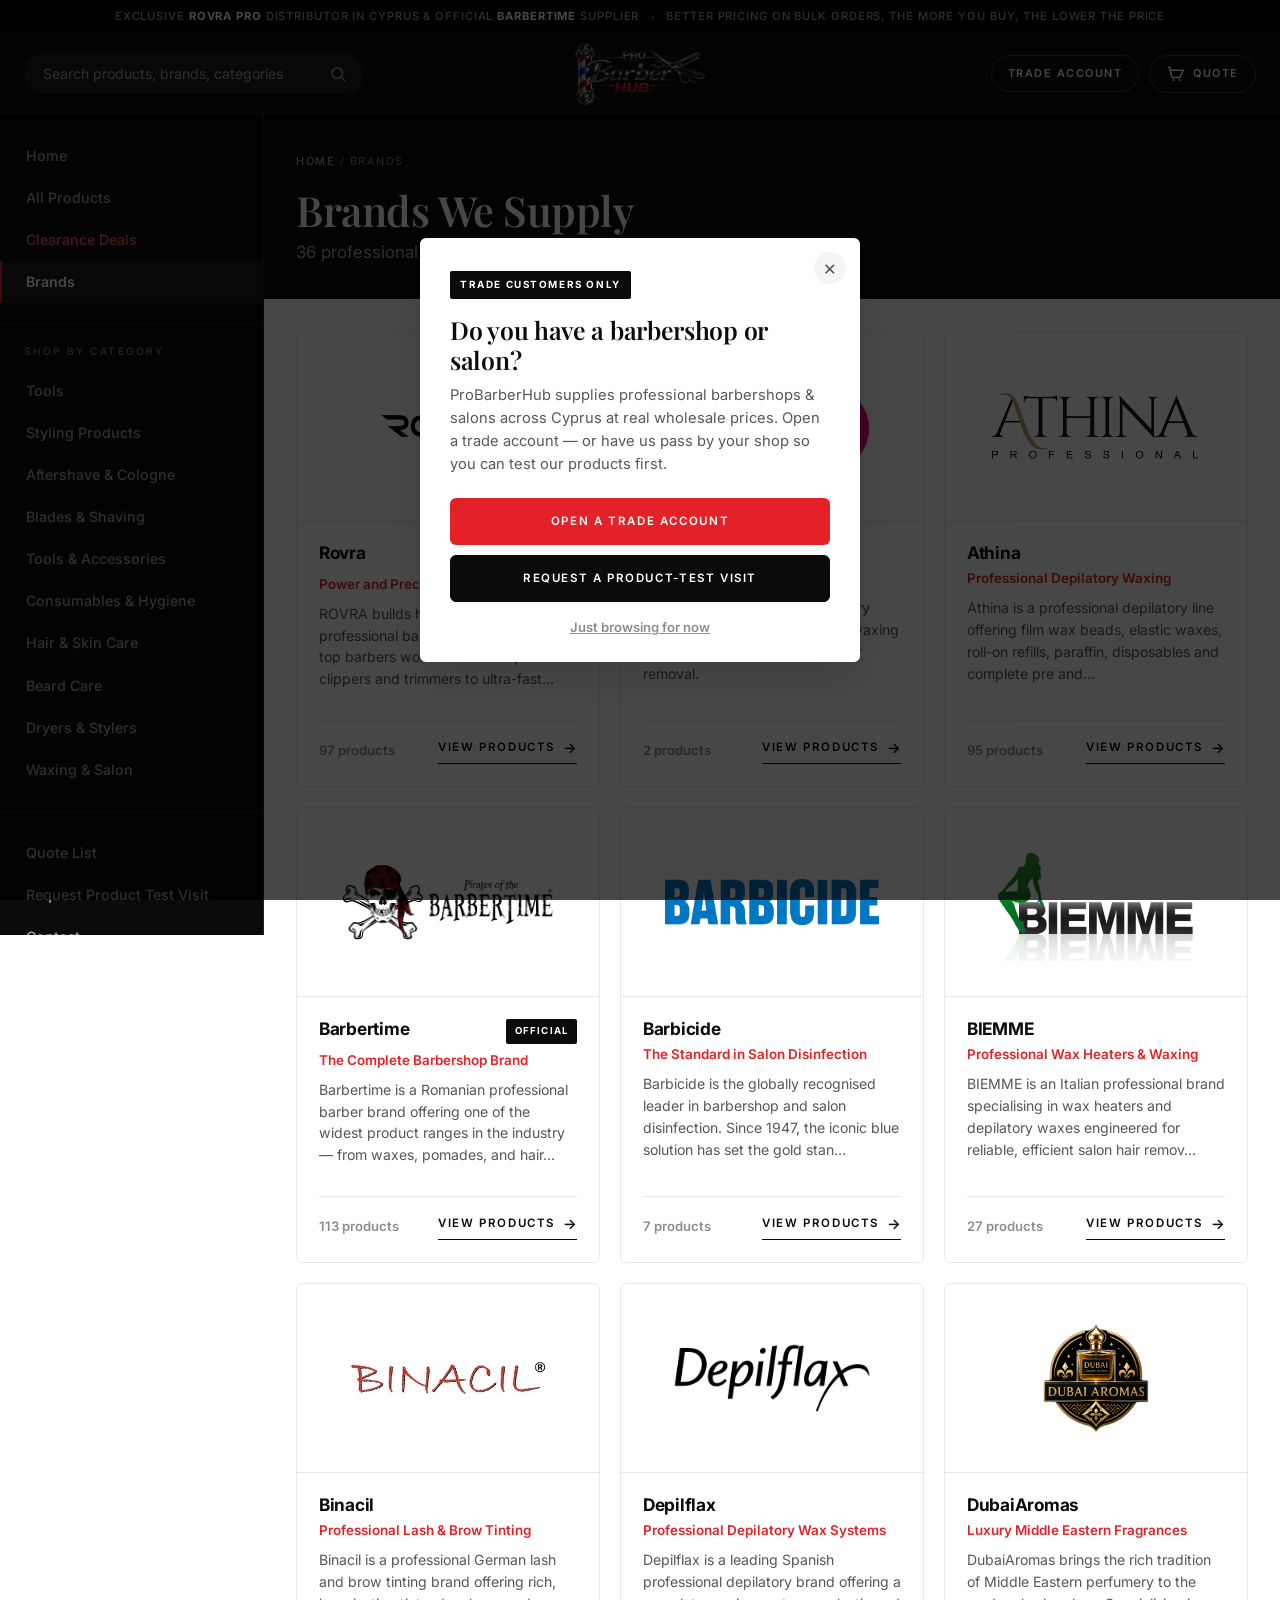
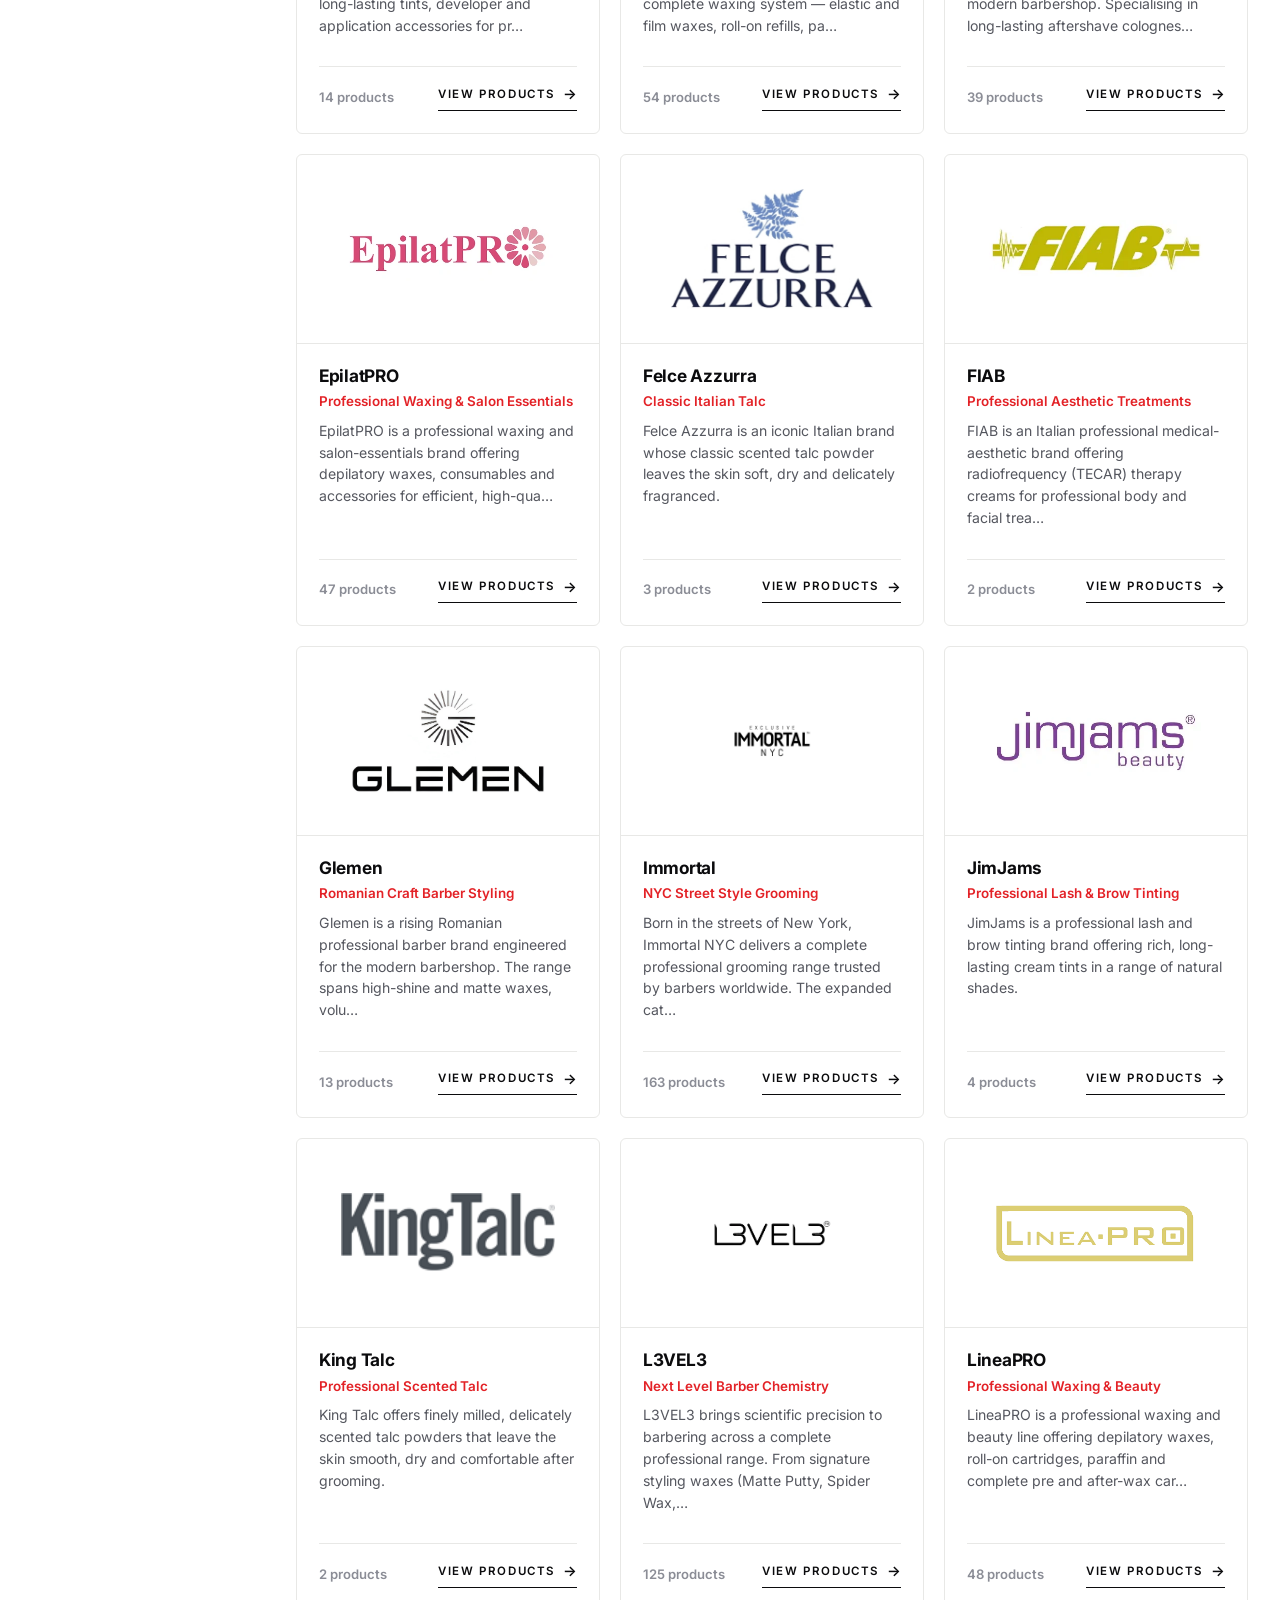
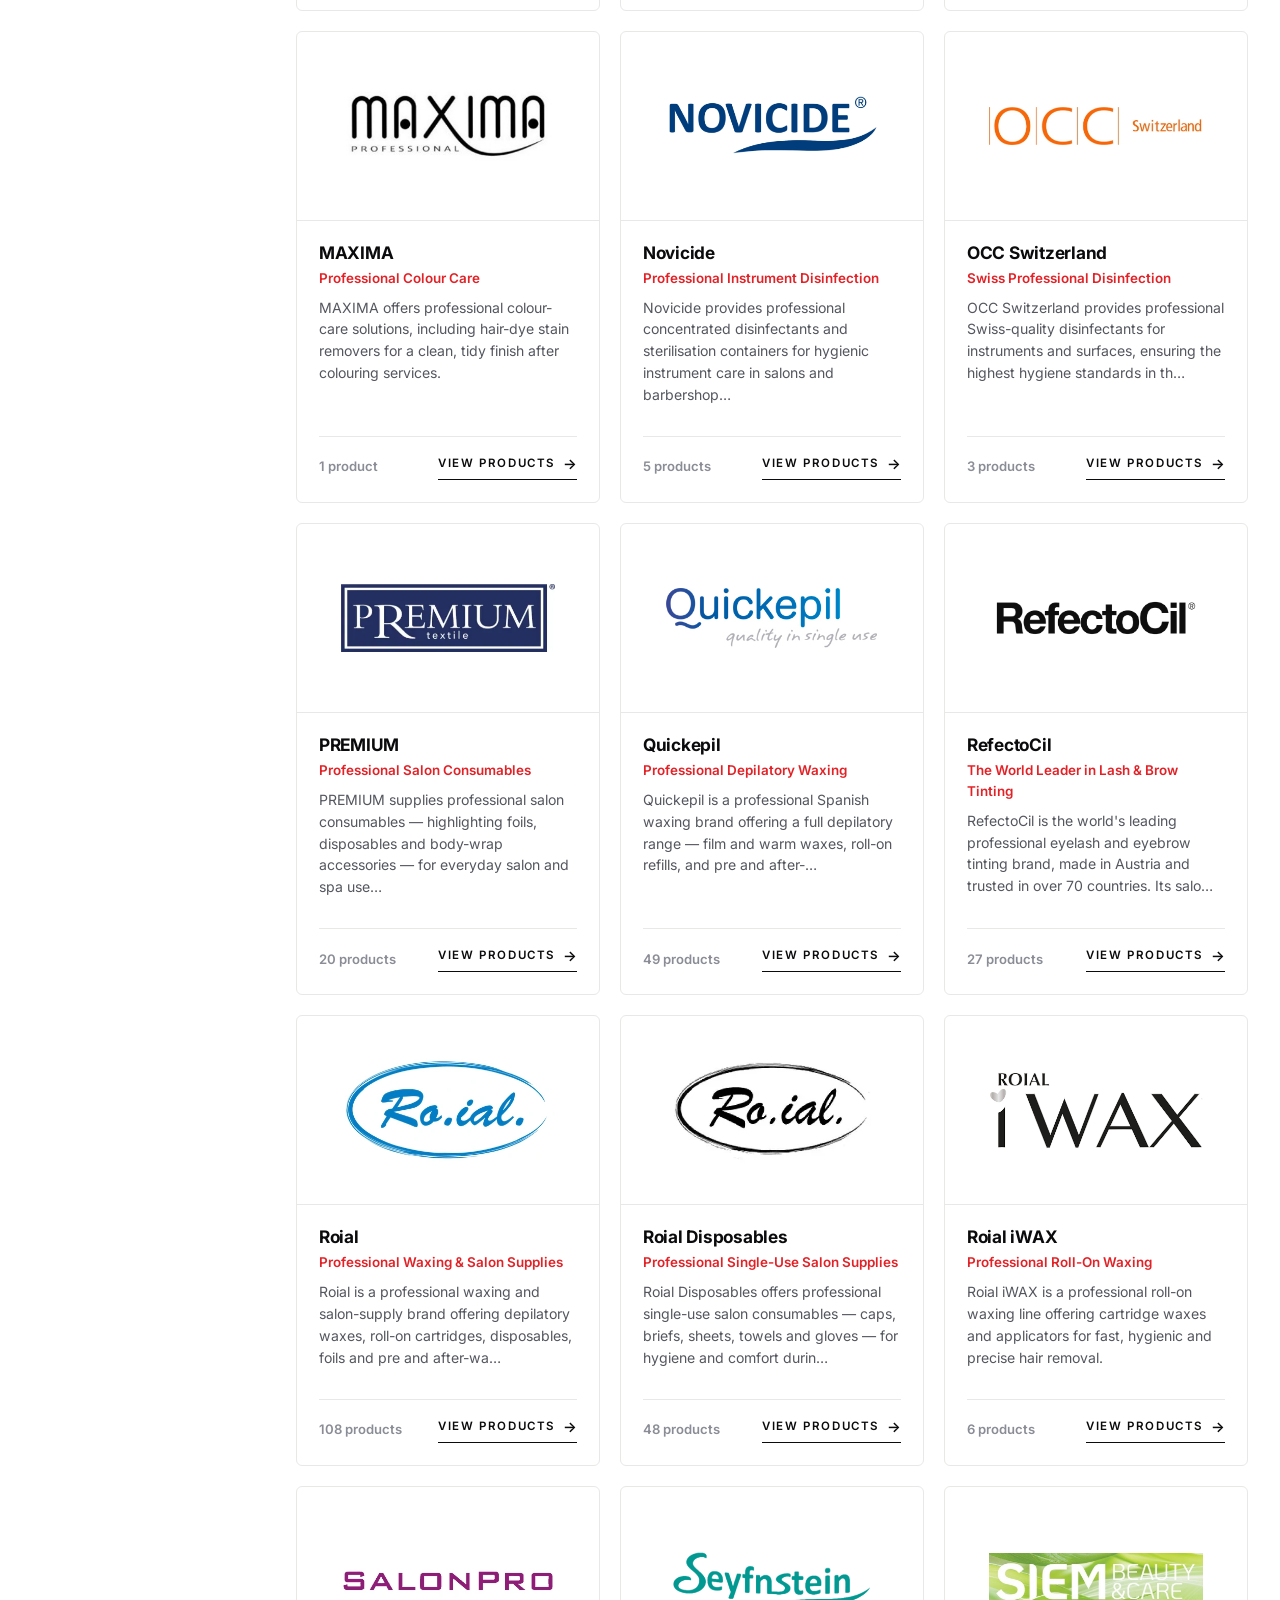
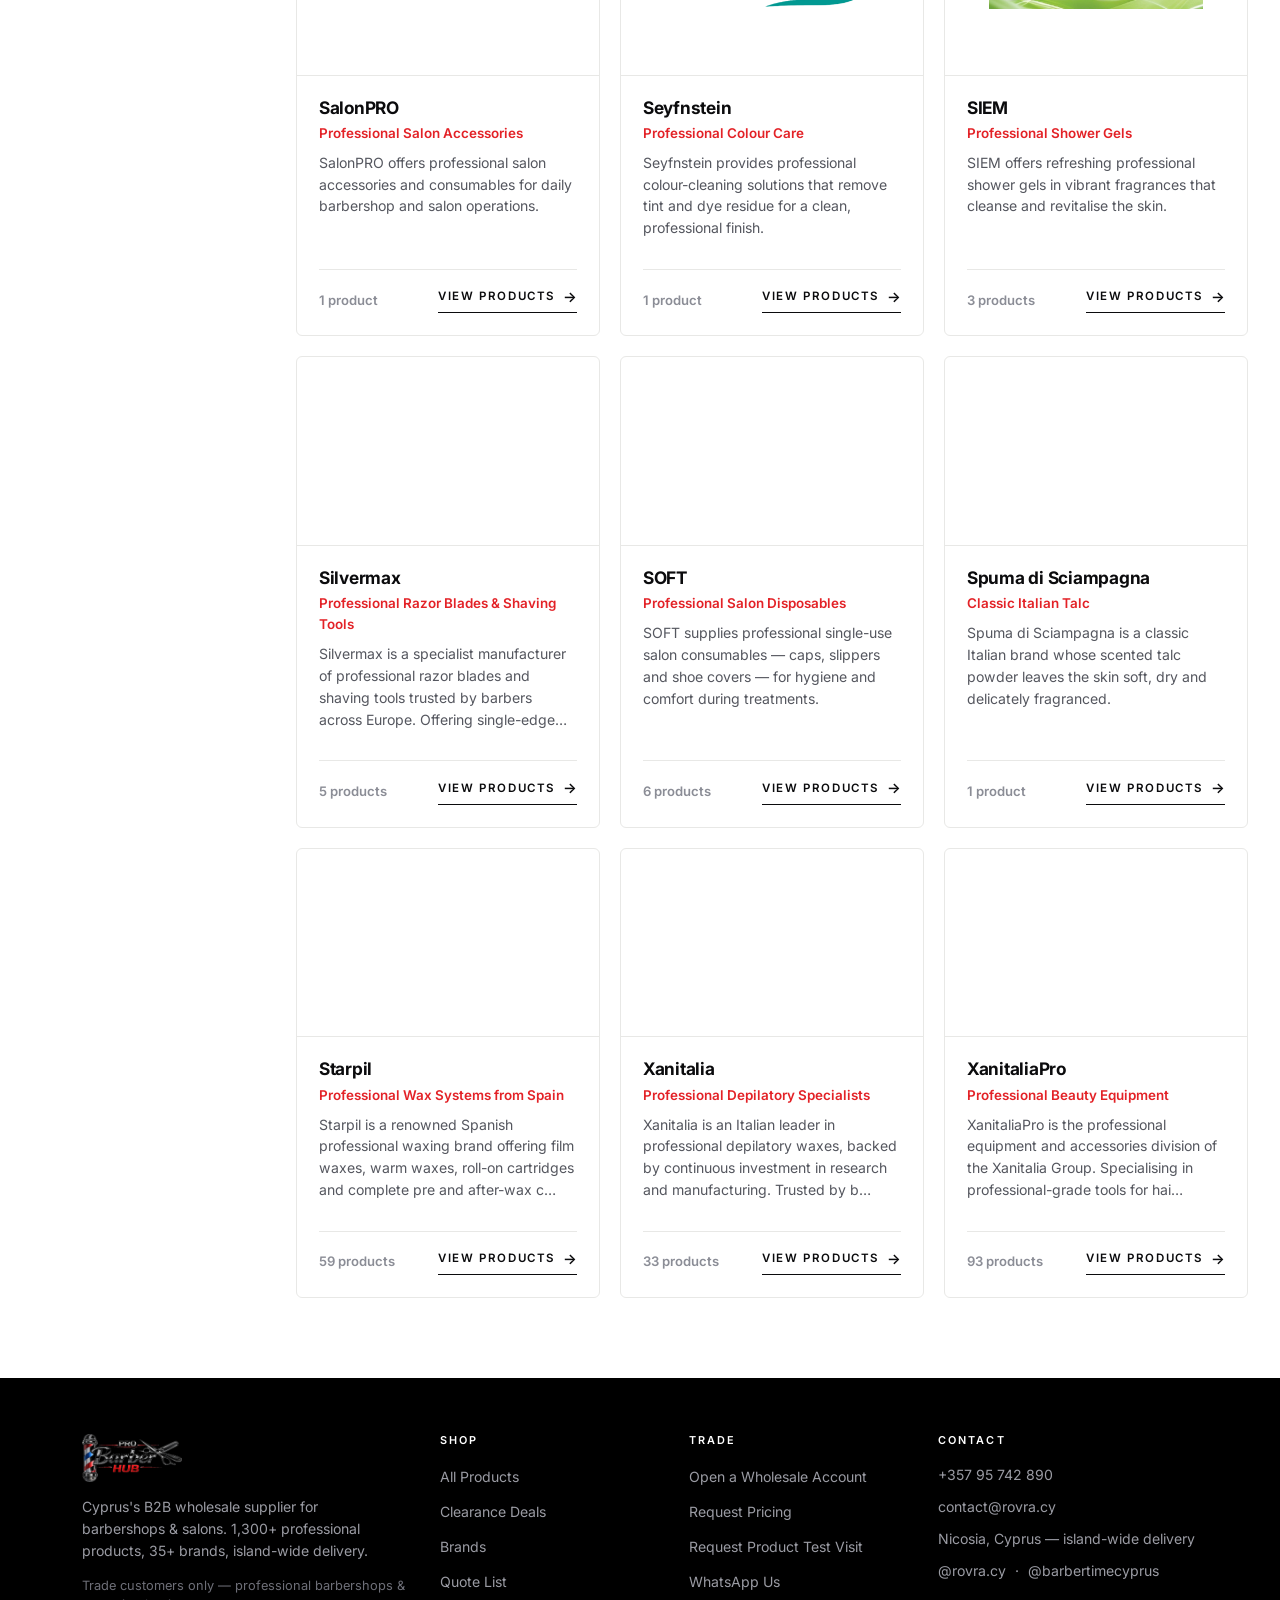
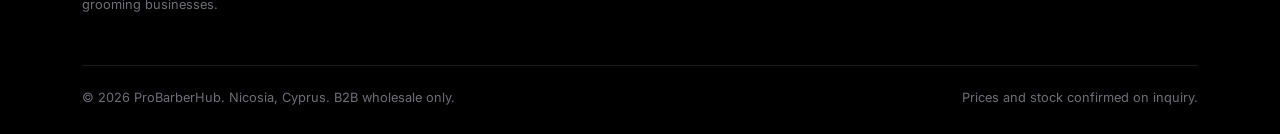
==== commit d6596848: "Refine design across all pages; fix quote and catalog layouts on phones Serif display headings, smal" ====
--- a/brands.html
+++ b/brands.html
@@ -9,8 +9,8 @@
 <link rel="icon" type="image/svg+xml" href="data:image/svg+xml,<svg xmlns=%22http://www.w3.org/2000/svg%22 viewBox=%220 0 100 100%22><rect width=%22100%22 height=%22100%22 rx=%2218%22 fill=%22%23131417%22/><text x=%2250%22 y=%2268%22 font-size=%2258%22 font-family=%22Arial%22 font-weight=%22900%22 fill=%22%23E32227%22 text-anchor=%22middle%22>P</text></svg>" />
 <link rel="preconnect" href="https://fonts.googleapis.com">
 <link rel="preconnect" href="https://fonts.gstatic.com" crossorigin>
-<link href="https://fonts.googleapis.com/css2?family=Inter:wght@400;500;600;700;800;900&display=swap" rel="stylesheet">
-<link rel="stylesheet" href="css/style.css?v=48">
+<link href="https://fonts.googleapis.com/css2?family=Inter:wght@400;500;600;700&family=Playfair+Display:wght@500;600;700&display=swap" rel="stylesheet">
+<link rel="stylesheet" href="css/style.css?v=49">
 </head>
 <body data-page="brands">
 
@@ -40,11 +40,11 @@
 
 <footer class="site-footer" id="site-footer"></footer>
 
-<script src="js/app.js?v=48"></script>
-<script src="js/cards.js?v=48"></script>
-<script src="js/chrome.js?v=48"></script>
+<script src="js/app.js?v=49"></script>
+<script src="js/cards.js?v=49"></script>
+<script src="js/chrome.js?v=49"></script>
 <script>
-  fetch('data/brands.json?v=48').then(r => r.json()).then(brands => {
+  fetch('data/brands.json?v=49').then(r => r.json()).then(brands => {
     document.getElementById('page-sub').textContent = `${brands.length} professional brands · ${brands.reduce((s,b)=>s+b.productCount,0).toLocaleString()} products at trade prices.`;
     // fixed order: Rovra (house line) first, then alphabetical — never random
     const ordered = brands.slice().sort((a, b) =>
@@ -65,7 +65,7 @@
           <p class="brand-desc">${escapeHtml((b.description || '').slice(0, 140))}${b.description && b.description.length > 140 ? '…' : ''}</p>
           <div class="brand-card-footer">
             <span class="brand-count">${b.productCount} product${b.productCount === 1 ? '' : 's'}</span>
-            <span class="link-red">View products →</span>
+            <span class="link-red">View products</span>
           </div>
         </div>
       </a>`;
--- a/css/style.css
+++ b/css/style.css
@@ -24,6 +24,7 @@
   --on-black-soft: #A4A5AD;
 
   --font: 'Inter', -apple-system, BlinkMacSystemFont, 'Segoe UI', sans-serif;
+  --font-display: 'Playfair Display', Georgia, 'Times New Roman', serif;
   --sidebar-w: 264px;
   --topbar-h: 78px;
   --radius: 6px;
@@ -54,6 +55,7 @@
 h1,h2,h3,h4 { margin: 0 0 12px; font-weight: 700; letter-spacing: -0.028em; line-height: 1.12; color: var(--ink); }
 h1 { font-size: clamp(2.1rem, 4.2vw, 3.4rem); }
 h2 { font-size: clamp(1.45rem, 2.4vw, 2rem); }
+h1, h2 { font-family: var(--font-display); font-weight: 600; letter-spacing: -0.012em; line-height: 1.14; }
 h3 { font-size: 1.08rem; letter-spacing:-0.015em; }
 p { margin: 0 0 14px; color: var(--ink-soft); }
 
@@ -64,8 +66,8 @@
 /* ---------- Buttons ---------- */
 .btn {
   display:inline-flex; align-items:center; justify-content:center; gap:9px;
-  padding:14px 26px; border-radius:var(--radius); font-size:.9rem; font-weight:600; letter-spacing:.01em;
-  border:1px solid transparent; cursor:pointer; white-space:nowrap;
+  padding:15px 26px; border-radius:var(--radius); font-size:.72rem; font-weight:600; letter-spacing:.14em; text-transform:uppercase;
+  border:1px solid transparent; cursor:pointer; white-space:nowrap; line-height:1.3;
   transition: background .15s ease, color .15s ease, border-color .15s ease, transform .1s ease;
 }
 .btn:active { transform: translateY(1px); }
@@ -79,8 +81,11 @@
 .btn-outline-light:hover { border-color:#fff; background:#fff; color:var(--black); }
 .btn-wa { background:var(--wa); color:#fff; }
 .btn-wa:hover { background:#1fb959; }
-.btn-sm { padding:10px 18px; font-size:.84rem; border-radius:var(--radius-sm); }
-.btn-block { width:100%; }
+.btn-sm { padding:11px 18px; font-size:.66rem; border-radius:var(--radius-sm); }
+.btn-block { width:100%; white-space:normal; text-align:center; }
+
+/* keyboard focus */
+a:focus-visible, button:focus-visible, .btn:focus-visible { outline:2px solid var(--brand); outline-offset:2px; }
 
 .link-red { display:inline-flex; align-items:center; gap:8px; color:var(--ink); font-weight:600; font-size:.72rem; letter-spacing:.14em; text-transform:uppercase; padding-bottom:4px; border-bottom:1px solid var(--ink); transition:color .15s ease, border-color .15s ease; }
 .link-red::after { content:'\2192'; font-size:.9rem; letter-spacing:0; transition:transform .15s ease; }
@@ -106,7 +111,7 @@
 }
 .topbar-nav-group { display:flex; align-items:center; gap:16px; min-width:0; }
 .topbar-logo { display:flex; align-items:center; flex-shrink:0; justify-self:center; }
-.topbar-logo img { height:56px; width:auto; display:block; }
+.topbar-logo img { height:62px; width:auto; display:block; }
 .sidebar-toggle {
   display:none; background:none; border:none; border-radius:var(--radius-sm);
   width:44px; height:44px; align-items:center; justify-content:center; cursor:pointer; flex-shrink:0;
@@ -125,7 +130,7 @@
 .topbar-actions { display:flex; align-items:center; gap:10px; justify-self:end; flex-shrink:0; }
 .tool-btn {
   display:flex; align-items:center; gap:9px; color:#fff; padding:9px 16px; border-radius:999px;
-  border:1px solid rgba(255,255,255,.22); background:transparent; cursor:pointer; font-weight:600; font-size:.84rem;
+  border:1px solid rgba(255,255,255,.22); background:transparent; cursor:pointer; font-weight:600; font-size:.68rem; letter-spacing:.14em; text-transform:uppercase;
   position:relative; transition:border-color .15s ease, background .15s ease, color .15s ease;
 }
 .tool-btn:hover { border-color:#fff; background:#fff; color:var(--black); }
@@ -221,7 +226,7 @@
 .stats-strip .hero-stats { display:grid; grid-template-columns:repeat(4,1fr); gap:0; }
 .stats-strip .hero-stat { text-align:center; padding:2px 16px; border-left:1px solid var(--black-line); }
 .stats-strip .hero-stat:first-child { border-left:none; }
-.stats-strip .hero-stat .n { font-size:1.55rem; color:#fff; }
+.stats-strip .hero-stat .n { font-family:var(--font-display); font-weight:600; letter-spacing:0; font-size:1.7rem; color:#fff; }
 .stats-strip .hero-stat .l { font-size:.66rem; color:var(--on-black-soft); letter-spacing:.14em; text-transform:uppercase; margin-top:9px; }
 
 /* ---------- Feature strip (light band, distinct from the dark footer below) ---------- */
@@ -291,14 +296,14 @@
 .badge-sub { font-size:.58rem; font-weight:600; letter-spacing:.02em; color:#fff; background:rgba(11,11,13,.72); padding:3px 8px; border-radius:2px; text-transform:capitalize; }
 .fav-btn { display:none; }
 
-.product-body { padding:14px 16px 16px; display:flex; flex-direction:column; gap:5px; flex:1; }
+.product-body { padding:16px 16px 16px; display:flex; flex-direction:column; gap:6px; flex:1; }
 .product-brand { font-size:.64rem; font-weight:600; letter-spacing:.16em; text-transform:uppercase; color:var(--muted); }
 .product-name { font-size:.92rem; font-weight:600; color:var(--ink); line-height:1.35; flex:1;
   display:-webkit-box; -webkit-line-clamp:2; -webkit-box-orient:vertical; overflow:hidden; }
 .product-meta-row { display:flex; align-items:center; justify-content:space-between; gap:8px; margin-top:2px; }
 .trade-chip { font-size:.76rem; font-weight:500; color:var(--muted); }
 .product-actions { display:flex; gap:8px; margin-top:12px; }
-.btn-quote { flex:1; padding:10px 12px; font-size:.8rem; font-weight:600; border-radius:var(--radius-sm); border:1px solid var(--ink); background:var(--ink); color:#fff; cursor:pointer; display:flex; align-items:center; justify-content:center; gap:6px; transition:background .15s ease, border-color .15s ease; }
+.btn-quote { flex:1; padding:12px 10px; font-size:.64rem; font-weight:600; letter-spacing:.14em; text-transform:uppercase; border-radius:var(--radius-sm); border:1px solid var(--ink); background:var(--ink); color:#fff; cursor:pointer; display:flex; align-items:center; justify-content:center; gap:6px; transition:background .15s ease, border-color .15s ease; }
 .btn-quote:hover { background:var(--brand); border-color:var(--brand); }
 .btn-quote.added { background:var(--green); border-color:var(--green); }
 .btn-view { padding:10px 14px; font-size:.8rem; font-weight:600; border-radius:var(--radius-sm); border:1px solid var(--line-2); background:#fff; color:var(--ink); transition:border-color .15s ease; }
@@ -379,7 +384,7 @@
 .step { background:#fff; border:1px solid var(--line); border-radius:var(--radius); padding:28px; transition:box-shadow .18s ease, transform .18s ease; }
 .step:hover { box-shadow:var(--shadow-md); transform:translateY(-2px); }
 .step-num { font-size:.72rem; font-weight:700; letter-spacing:.2em; color:var(--brand); padding-bottom:14px; margin-bottom:18px; border-bottom:1px solid var(--line); }
-.step h3 { font-weight:700; margin-bottom:8px; }
+.step h3 { font-family:var(--font-display); font-size:1.3rem; font-weight:600; letter-spacing:0; margin-bottom:10px; }
 .step p { margin-bottom:0; }
 
 /* ---------- Footer ---------- */
@@ -402,13 +407,19 @@
 .breadcrumb a:hover { color:#fff; }
 
 /* ---------- Catalog (page-level filters, sidebar handles categories) ---------- */
-.catalog-layout { padding:32px 0 80px; }
+.catalog-layout { padding-top:32px; padding-bottom:80px; }
 .results-bar { display:flex; align-items:center; justify-content:space-between; gap:14px; margin-bottom:22px; flex-wrap:wrap; }
-.results-count { font-size:.92rem; color:var(--ink-soft); font-weight:600; }
+.results-count { font-size:.7rem; color:var(--muted); font-weight:600; letter-spacing:.14em; text-transform:uppercase; }
 .active-filters { display:flex; gap:8px; flex-wrap:wrap; }
-.filter-pill { display:inline-flex; align-items:center; gap:7px; padding:6px 12px; background:#fff; border:1px solid var(--line-2); border-radius:999px; font-size:.8rem; font-weight:600; }
+.filter-pill { display:inline-flex; align-items:center; gap:7px; padding:6px 12px; background:var(--black); color:#fff; border-radius:2px; font-size:.76rem; font-weight:500; }
+.filter-pill button { color:rgba(255,255,255,.6) !important; }
+.filter-pill button:hover { color:#fff !important; }
 .filter-pill button { border:none; background:none; cursor:pointer; color:var(--muted); font-size:.9rem; line-height:1; padding:0; }
 .empty-state { text-align:center; padding:70px 20px; color:var(--ink-soft); }
+.empty-state h3 { font-family:var(--font-display); font-size:1.5rem; font-weight:600; }
+.empty-state p { max-width:420px; margin-left:auto; margin-right:auto; }
+/* phone-only button that reveals the filter fields */
+.filters-toggle { display:none; }
 .load-more-wrap { display:flex; justify-content:center; margin-top:40px; }
 
 /* filter bar (formerly sidebar) now sits inline above the grid on catalog page */
@@ -439,7 +450,10 @@
 .gallery-thumbs img { width:66px; height:66px; object-fit:contain; padding:8px; background:#fff; border:1px solid var(--line); border-radius:var(--radius-sm); cursor:pointer; transition:border-color .15s ease; }
 .gallery-thumbs img.active, .gallery-thumbs img:hover { border-color:var(--ink); }
 .pd-brand a { font-size:.7rem; font-weight:600; letter-spacing:.18em; text-transform:uppercase; color:var(--brand); }
-.pd-title { margin-top:10px; }
+.pd-title { margin-top:12px; margin-bottom:16px; font-size:clamp(1.6rem, 2.5vw, 2.2rem); }
+body[data-page="product"] .page-header { padding:16px 0; }
+body[data-page="product"] .breadcrumb { margin:0; }
+#pd-root h3 { font-size:.68rem; font-weight:600; letter-spacing:.2em; text-transform:uppercase; color:var(--muted); margin-bottom:14px; }
 .pd-meta { display:flex; gap:8px; align-items:center; margin-bottom:18px; flex-wrap:wrap; }
 .pd-tag { font-size:.64rem; font-weight:600; text-transform:uppercase; letter-spacing:.12em; padding:6px 11px; border-radius:2px; background:var(--bg-soft); color:var(--ink-soft); border:1px solid var(--line-2); }
 .pd-tag.clr { background:var(--brand); color:#fff; border-color:var(--brand); }
@@ -455,7 +469,8 @@
 .brand-card { border:1px solid var(--line); background:#fff; border-radius:var(--radius); overflow:hidden; display:flex; flex-direction:column; transition:box-shadow .18s ease, transform .18s ease, border-color .18s ease; }
 .brand-card:hover { box-shadow:var(--shadow-md); transform:translateY(-2px); border-color:var(--ink); }
 .brand-card-image { aspect-ratio:16/10; background:transparent; overflow:hidden; display:flex; align-items:center; justify-content:center; }
-.brand-card-image img { width:100%; height:100%; object-fit:contain; padding:12px; }
+.brand-card-image { border-bottom:1px solid var(--line); }
+.brand-card-image img { width:100%; height:100%; object-fit:contain; padding:34px 44px; }
 .brand-card-body { padding:22px; flex:1; display:flex; flex-direction:column; }
 .brand-card-top { display:flex; justify-content:space-between; align-items:flex-start; gap:10px; margin-bottom:6px; }
 .brand-official { font-size:.6rem; font-weight:700; text-transform:uppercase; letter-spacing:.12em; color:#fff; background:var(--black); padding:5px 9px; border-radius:2px; white-space:nowrap; }
@@ -465,7 +480,7 @@
 .brand-count { font-size:.82rem; color:var(--muted); font-weight:600; }
 
 /* ---------- Contact ---------- */
-.contact-layout { display:grid; grid-template-columns:1fr 1.1fr; gap:48px; padding:36px 0 80px; }
+.contact-layout { display:grid; grid-template-columns:1fr 1.1fr; gap:48px; padding-top:36px; padding-bottom:80px; }
 .info-card { border:1px solid var(--line); background:#fff; border-radius:var(--radius); padding:26px; margin-bottom:18px; }
 .contact-row { display:flex; gap:14px; padding:14px 0; border-bottom:1px solid var(--line); }
 .contact-row:last-child { border-bottom:none; }
@@ -473,6 +488,8 @@
 .contact-row .label { font-size:.74rem; text-transform:uppercase; letter-spacing:.04em; color:var(--muted); margin-bottom:2px; font-weight:600; }
 .contact-row .value { font-weight:700; color:var(--ink); }
 .form-card { border:1px solid var(--line); background:#fff; border-radius:var(--radius); padding:32px; }
+.form-card h2 { font-size:1.6rem; }
+.info-card h3 { font-family:var(--font-display); font-size:1.25rem; font-weight:600; letter-spacing:0; }
 .form-row { margin-bottom:18px; }
 .form-row label { display:block; font-size:.8rem; font-weight:600; margin-bottom:7px; color:var(--ink); }
 .form-row input, .form-row textarea, .form-row select { width:100%; padding:12px 14px; border:1px solid var(--line-2); border-radius:var(--radius-sm); font-family:var(--font); font-size:.92rem; background:#fff; color:var(--ink); }
@@ -483,13 +500,18 @@
 .form-success.show { display:block; }
 
 /* ---------- Quote page ---------- */
-.quote-layout { padding:32px 0 80px; }
+.quote-layout { padding-top:32px; padding-bottom:80px; }
+.quote-grid { display:grid; grid-template-columns:minmax(0,1fr) 340px; gap:30px; align-items:start; }
+.quote-summary h3 { font-family:var(--font-display); font-size:1.3rem; font-weight:600; margin-bottom:16px; }
+.quote-summary-row { display:flex; justify-content:space-between; font-size:.88rem; padding:10px 0; border-top:1px solid var(--line); color:var(--ink-soft); }
+.quote-summary-row strong { color:var(--ink); }
+.quote-summary-note { font-size:.82rem; padding-top:14px; border-top:1px solid var(--line); margin:0; }
 .quote-list { display:flex; flex-direction:column; gap:12px; margin-bottom:26px; }
 .quote-item { display:flex; gap:16px; align-items:center; background:#fff; border:1px solid var(--line); border-radius:var(--radius); padding:14px 16px; }
-.quote-item img { width:68px; height:68px; object-fit:contain; background:var(--bg-soft); border:1px solid var(--line); border-radius:var(--radius-sm); padding:6px; flex-shrink:0; }
+.quote-item img { width:68px; height:68px; object-fit:contain; background:#fff; border:1px solid var(--line); border-radius:var(--radius-sm); padding:6px; flex-shrink:0; }
 .quote-item-info { flex:1; min-width:0; }
 .quote-item-info .b { font-size:.64rem; font-weight:600; text-transform:uppercase; color:var(--muted); letter-spacing:.16em; }
-.quote-item-info .n { font-weight:700; font-size:.94rem; color:var(--ink); }
+.quote-item-info .n { display:block; font-weight:600; font-size:.92rem; line-height:1.35; color:var(--ink); margin-top:3px; }
 .qty { display:flex; align-items:center; border:1px solid var(--line-2); border-radius:var(--radius-sm); overflow:hidden; }
 .qty button { width:34px; height:36px; border:none; background:var(--bg-soft); cursor:pointer; font-size:1rem; color:var(--ink); font-weight:700; }
 .qty button:hover { background:var(--line); }
@@ -510,7 +532,7 @@
   display:inline-block; font-size:.62rem; font-weight:700; letter-spacing:.16em; text-transform:uppercase;
   color:#fff; background:var(--black); padding:6px 10px; border-radius:2px; margin-bottom:16px;
 }
-.entry-modal-card h2 { font-size:1.4rem; margin:0 0 10px; line-height:1.25; }
+.entry-modal-card h2 { font-size:1.55rem; margin:0 0 10px; line-height:1.2; }
 .entry-modal-card p { color:var(--ink-soft); font-size:.92rem; margin:0 0 22px; }
 .entry-modal-actions { display:flex; flex-direction:column; gap:10px; }
 .entry-modal-dismiss {
@@ -615,7 +637,19 @@
   .feature { border-bottom:1px solid var(--line); }
   .stats-strip .hero-stats { grid-template-columns:repeat(2,1fr); row-gap:22px; }
   .stats-strip .hero-stat:nth-child(odd) { border-left:none; }
-  .filters { flex-direction:column; align-items:stretch; }
+  .filters { flex-direction:column; align-items:stretch; gap:14px; padding:14px; }
+  .filters-toggle {
+    display:flex; align-items:center; justify-content:space-between; width:100%; padding:12px 14px; cursor:pointer;
+    background:#fff; border:1px solid var(--line-2); border-radius:var(--radius-sm); color:var(--ink);
+    font-size:.68rem; font-weight:600; letter-spacing:.14em; text-transform:uppercase;
+  }
+  .filters-toggle::after { content:'+'; font-size:1.1rem; letter-spacing:0; line-height:1; }
+  .filters.open .filters-toggle::after { content:'\2212'; }
+  .filters:not(.open) > .filter-group:not(.grow-search), .filters:not(.open) > #f-clear { display:none; }
+  .catalog-layout, .quote-layout { padding-top:20px; padding-bottom:56px; }
+  .contact-layout { padding-top:24px; padding-bottom:56px; gap:24px; }
+  .quote-grid { grid-template-columns:minmax(0,1fr); }
+  .form-card { padding:22px; }
   .filter-group { min-width:0; }
   .filter-checks { gap:12px; }
   section { padding:44px 0; }
@@ -639,4 +673,15 @@
   .tool-btn { padding:0; width:44px; height:44px; justify-content:center; border-color:transparent; }
   .tool-btn .quote-count { position:absolute; top:2px; right:0; margin:0; }
   .footer-bottom { flex-direction:column; }
-}
+  .product-body { padding:12px 12px 12px; }
+  .product-name { font-size:.84rem; }
+  .trade-chip { font-size:.7rem; }
+  .btn-quote { letter-spacing:.08em; padding:11px 6px; }
+  .quote-item { display:grid; grid-template-columns:60px minmax(0,1fr) auto; grid-template-areas:"img info rm" "img qty qty"; gap:10px 12px; align-items:start; padding:12px; }
+  .quote-item > a:first-child { grid-area:img; }
+  .quote-item img { width:60px; height:60px; }
+  .quote-item-info { grid-area:info; }
+  .quote-item .qty { grid-area:qty; justify-self:start; }
+  .quote-item .quote-remove { grid-area:rm; padding:0 2px; }
+  .pd-actions .btn { flex:1 1 100%; }
+}
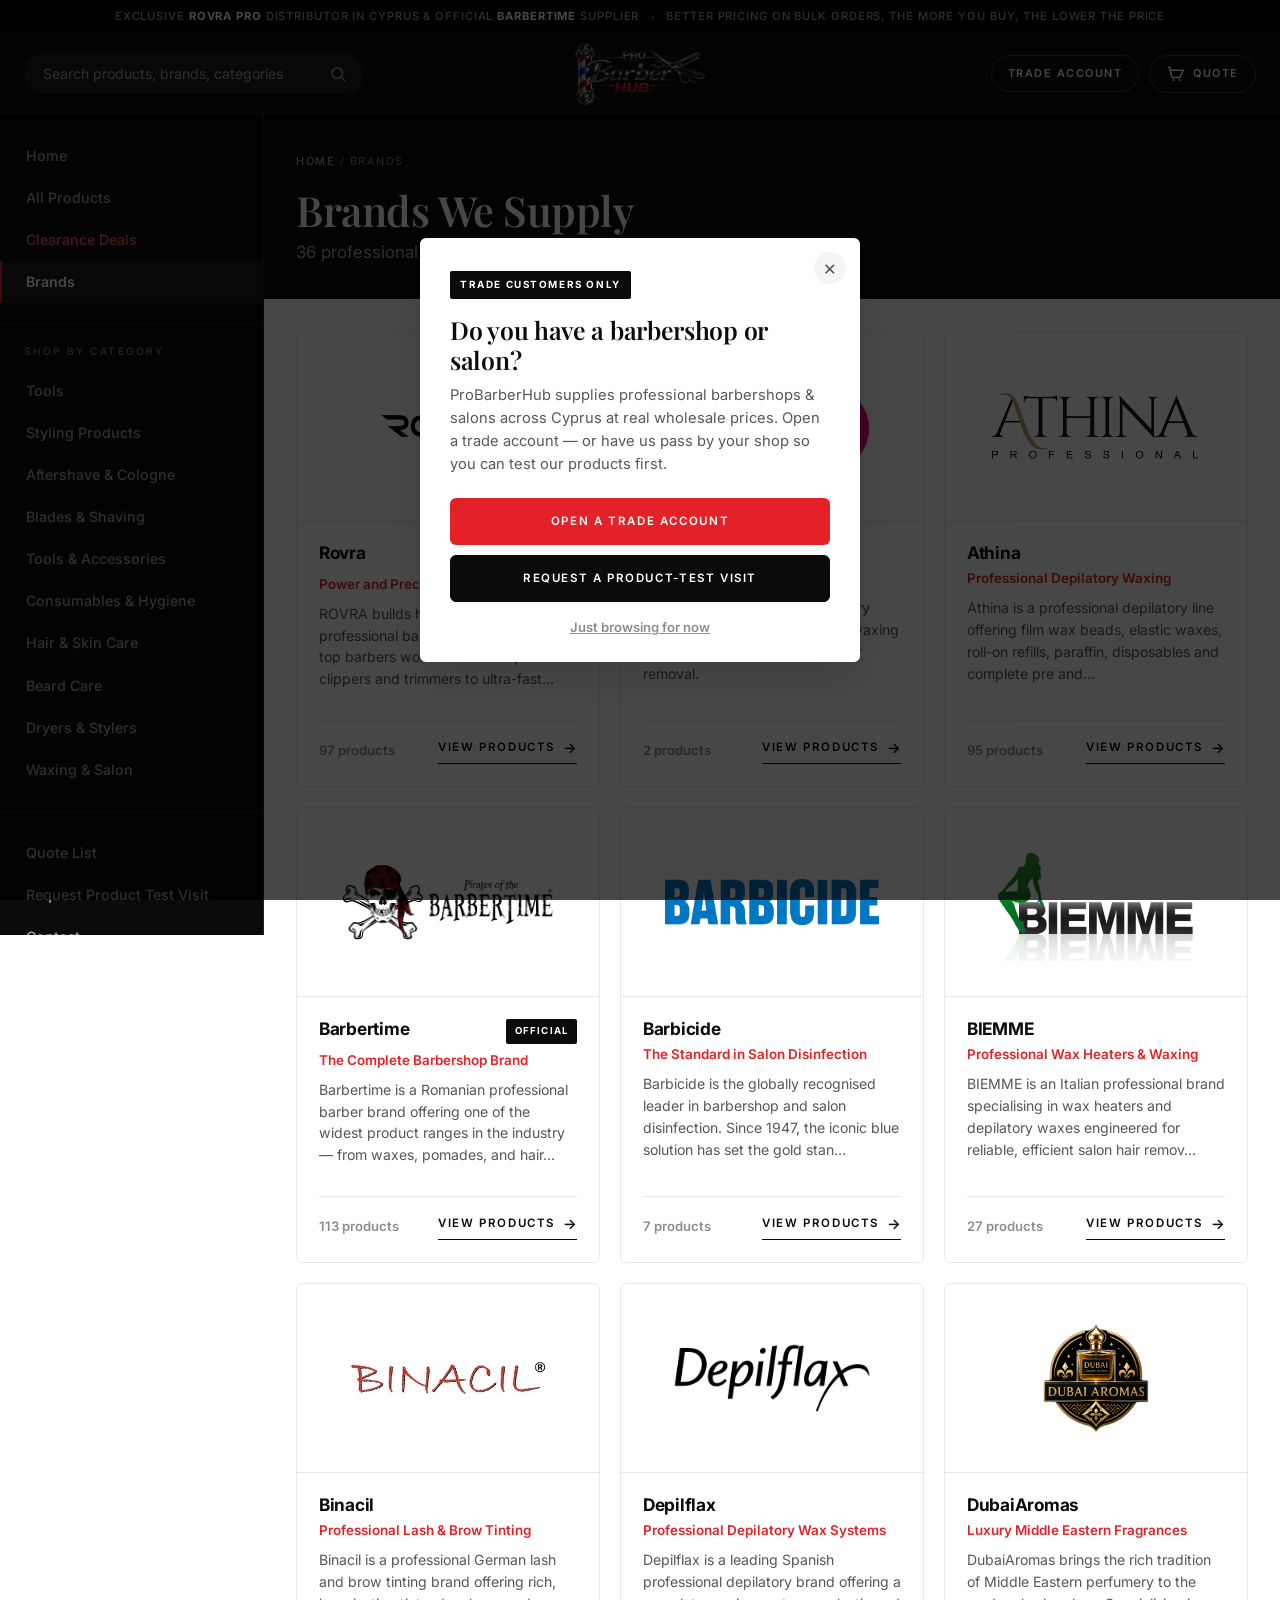
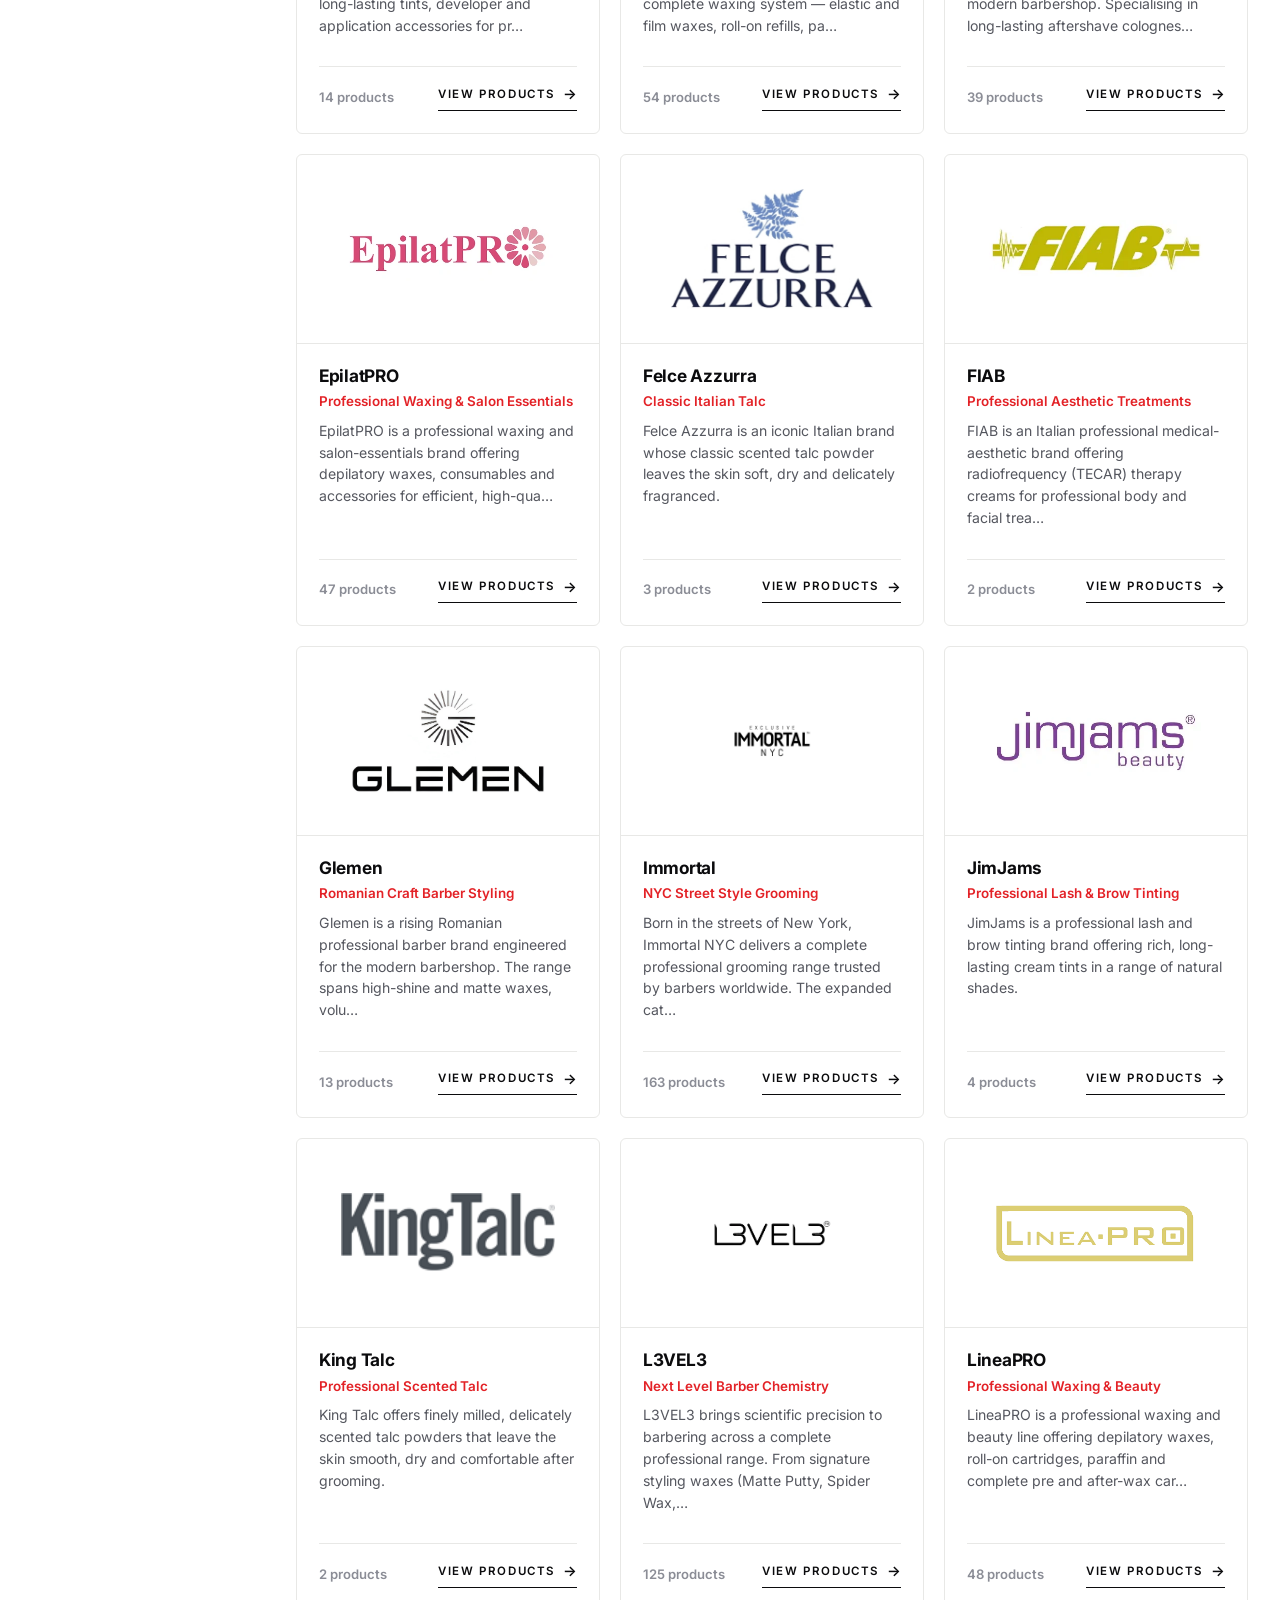
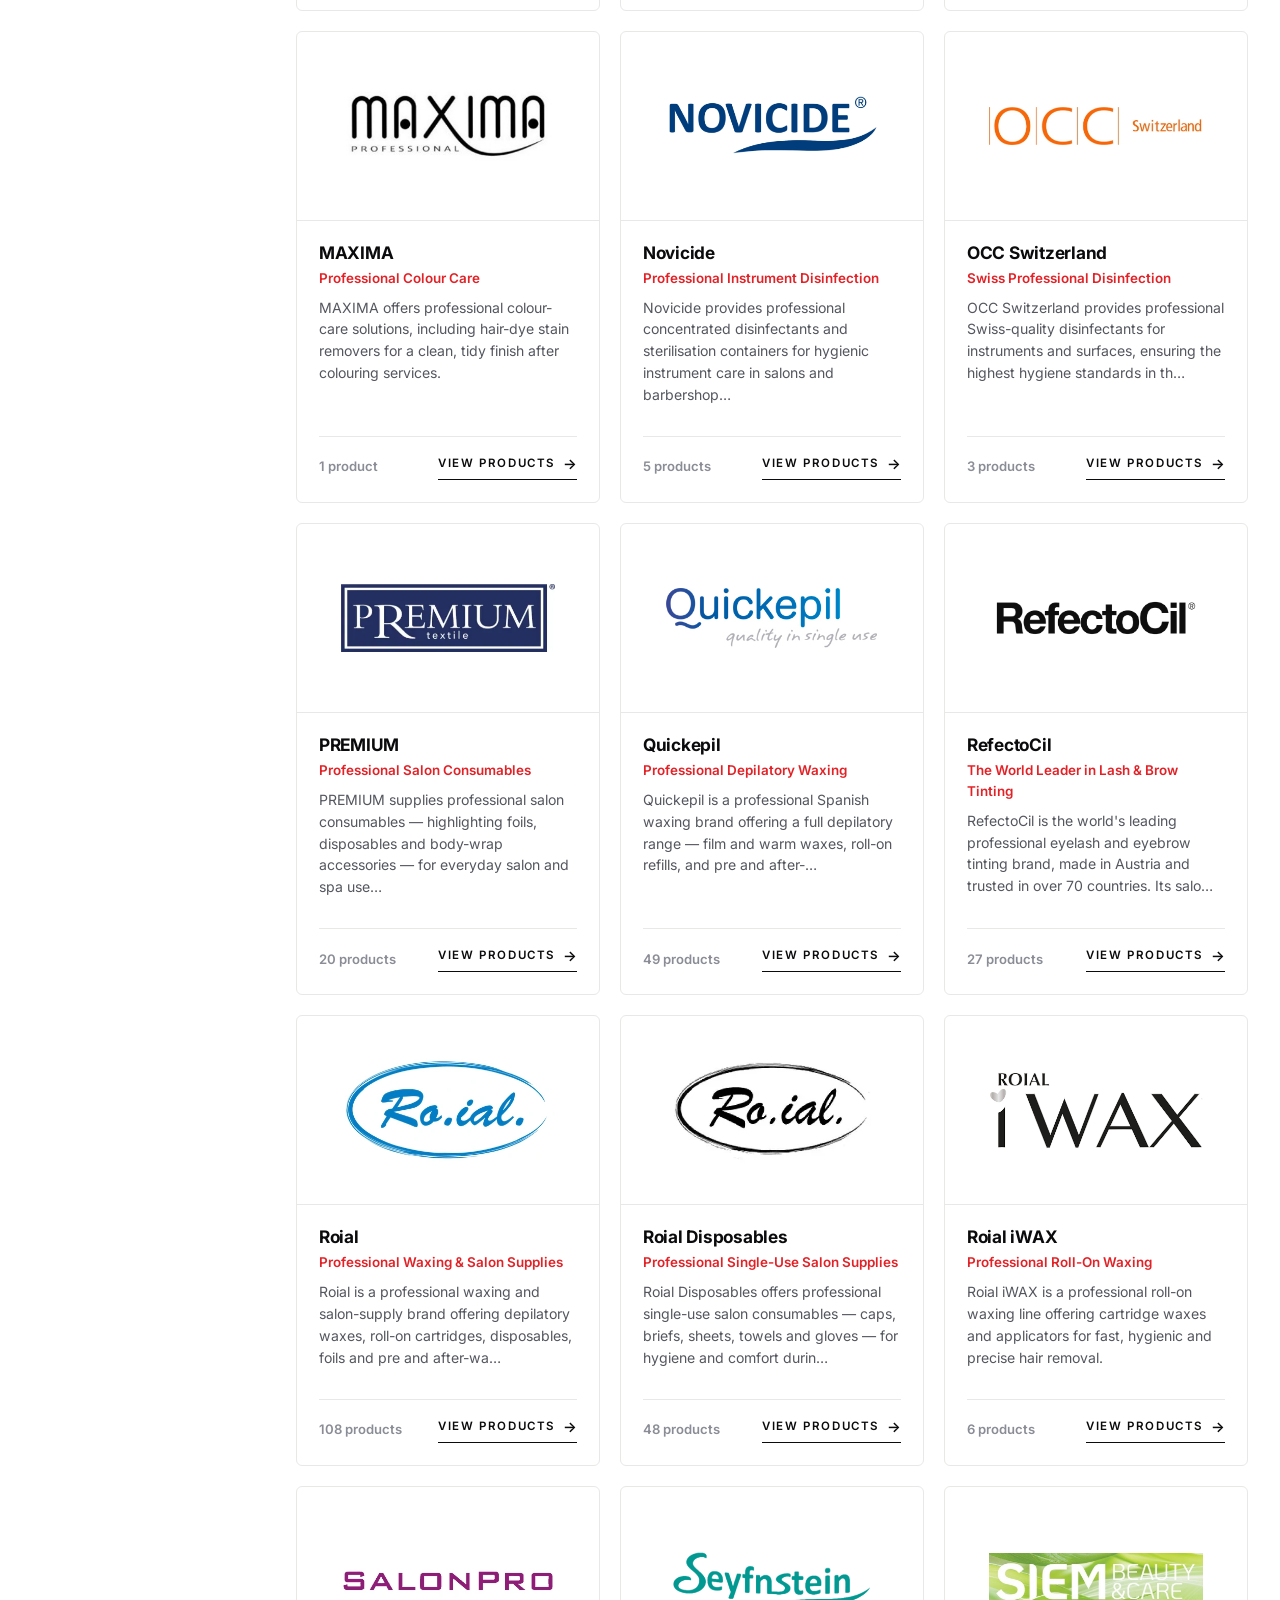
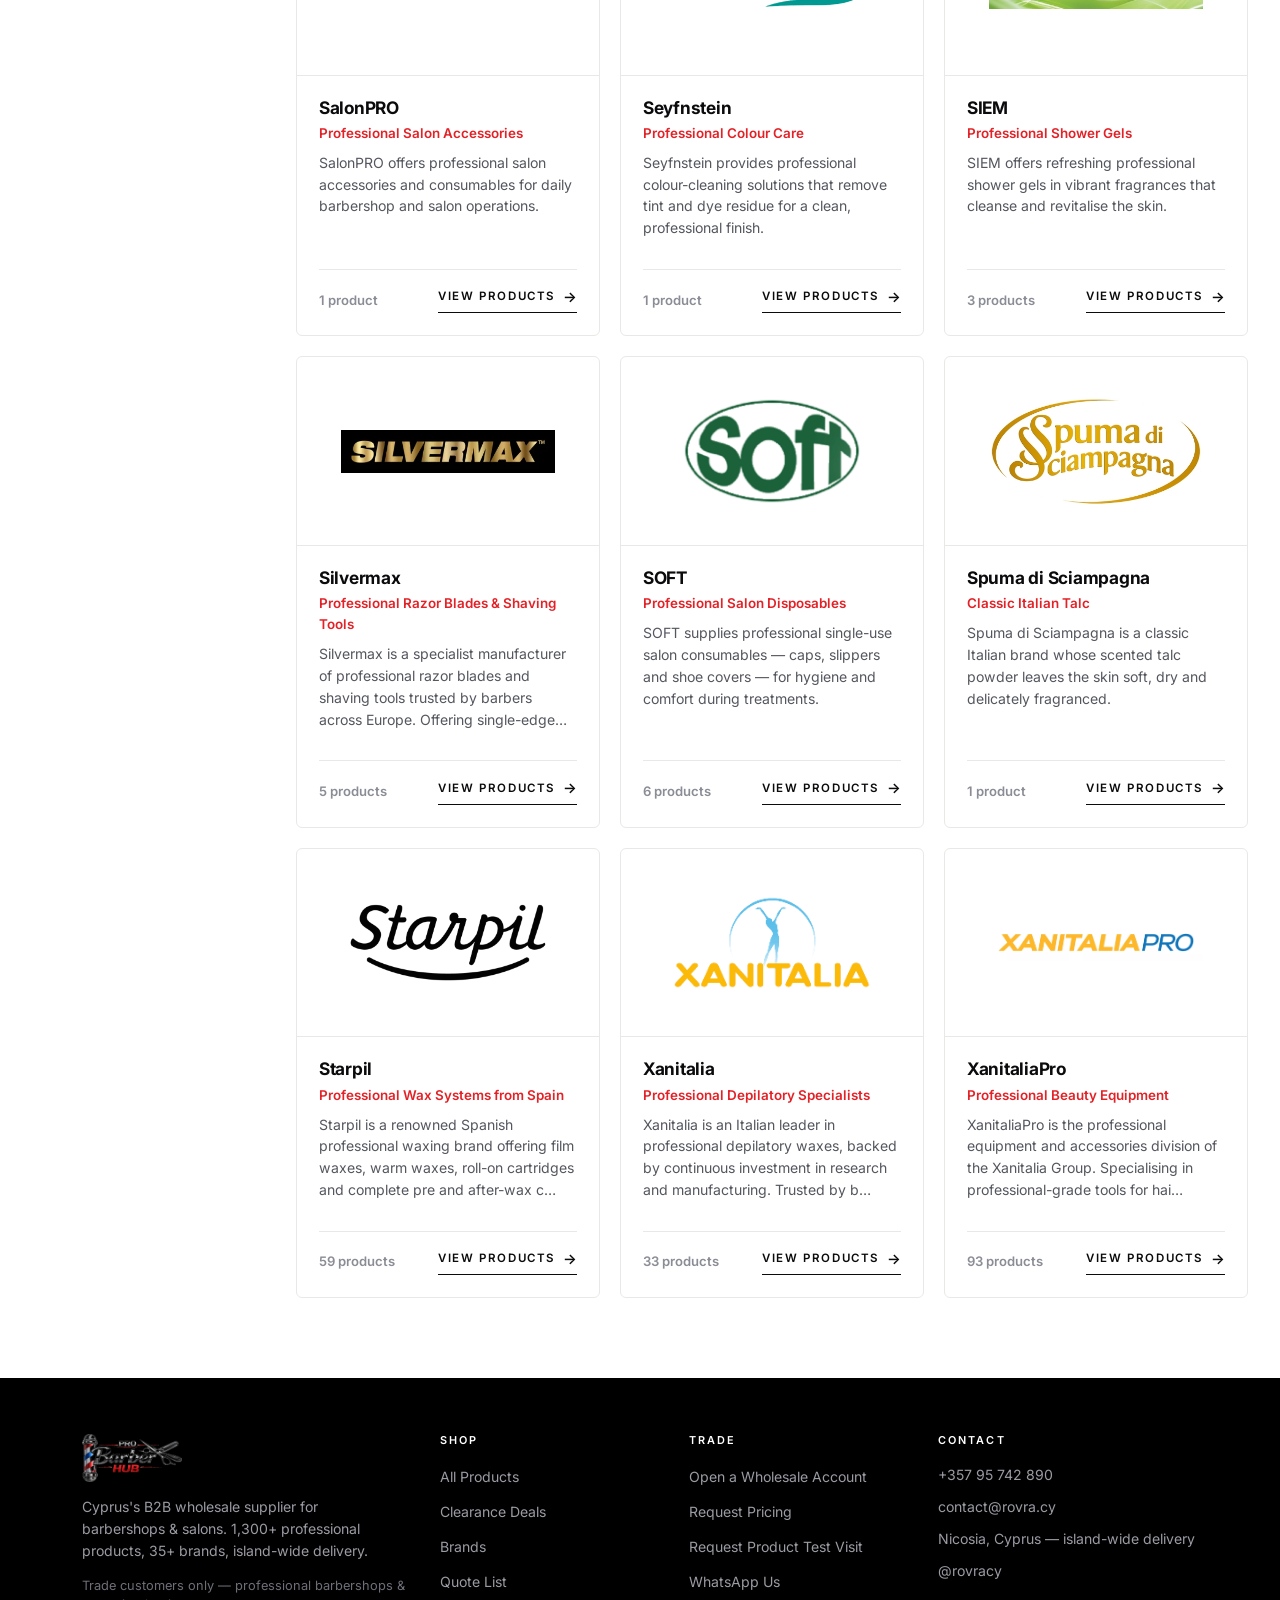
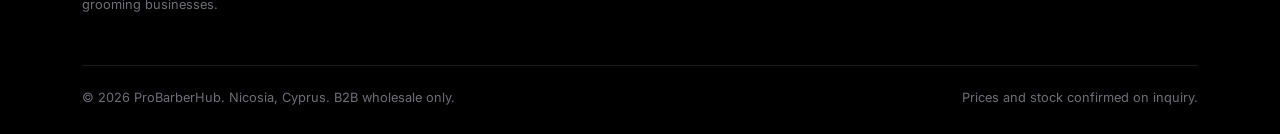
==== commit c130e081: "Fix Instagram handle to @rovracy and drop @barbertimecyprus Co-Authored-By: Claude Opus 5.5 <noreply" ====
--- a/brands.html
+++ b/brands.html
@@ -10,7 +10,7 @@
 <link rel="preconnect" href="https://fonts.googleapis.com">
 <link rel="preconnect" href="https://fonts.gstatic.com" crossorigin>
 <link href="https://fonts.googleapis.com/css2?family=Inter:wght@400;500;600;700&family=Playfair+Display:wght@500;600;700&display=swap" rel="stylesheet">
-<link rel="stylesheet" href="css/style.css?v=49">
+<link rel="stylesheet" href="css/style.css?v=50">
 </head>
 <body data-page="brands">
 
@@ -40,11 +40,11 @@
 
 <footer class="site-footer" id="site-footer"></footer>
 
-<script src="js/app.js?v=49"></script>
-<script src="js/cards.js?v=49"></script>
-<script src="js/chrome.js?v=49"></script>
+<script src="js/app.js?v=50"></script>
+<script src="js/cards.js?v=50"></script>
+<script src="js/chrome.js?v=50"></script>
 <script>
-  fetch('data/brands.json?v=49').then(r => r.json()).then(brands => {
+  fetch('data/brands.json?v=50').then(r => r.json()).then(brands => {
     document.getElementById('page-sub').textContent = `${brands.length} professional brands · ${brands.reduce((s,b)=>s+b.productCount,0).toLocaleString()} products at trade prices.`;
     // fixed order: Rovra (house line) first, then alphabetical — never random
     const ordered = brands.slice().sort((a, b) =>
